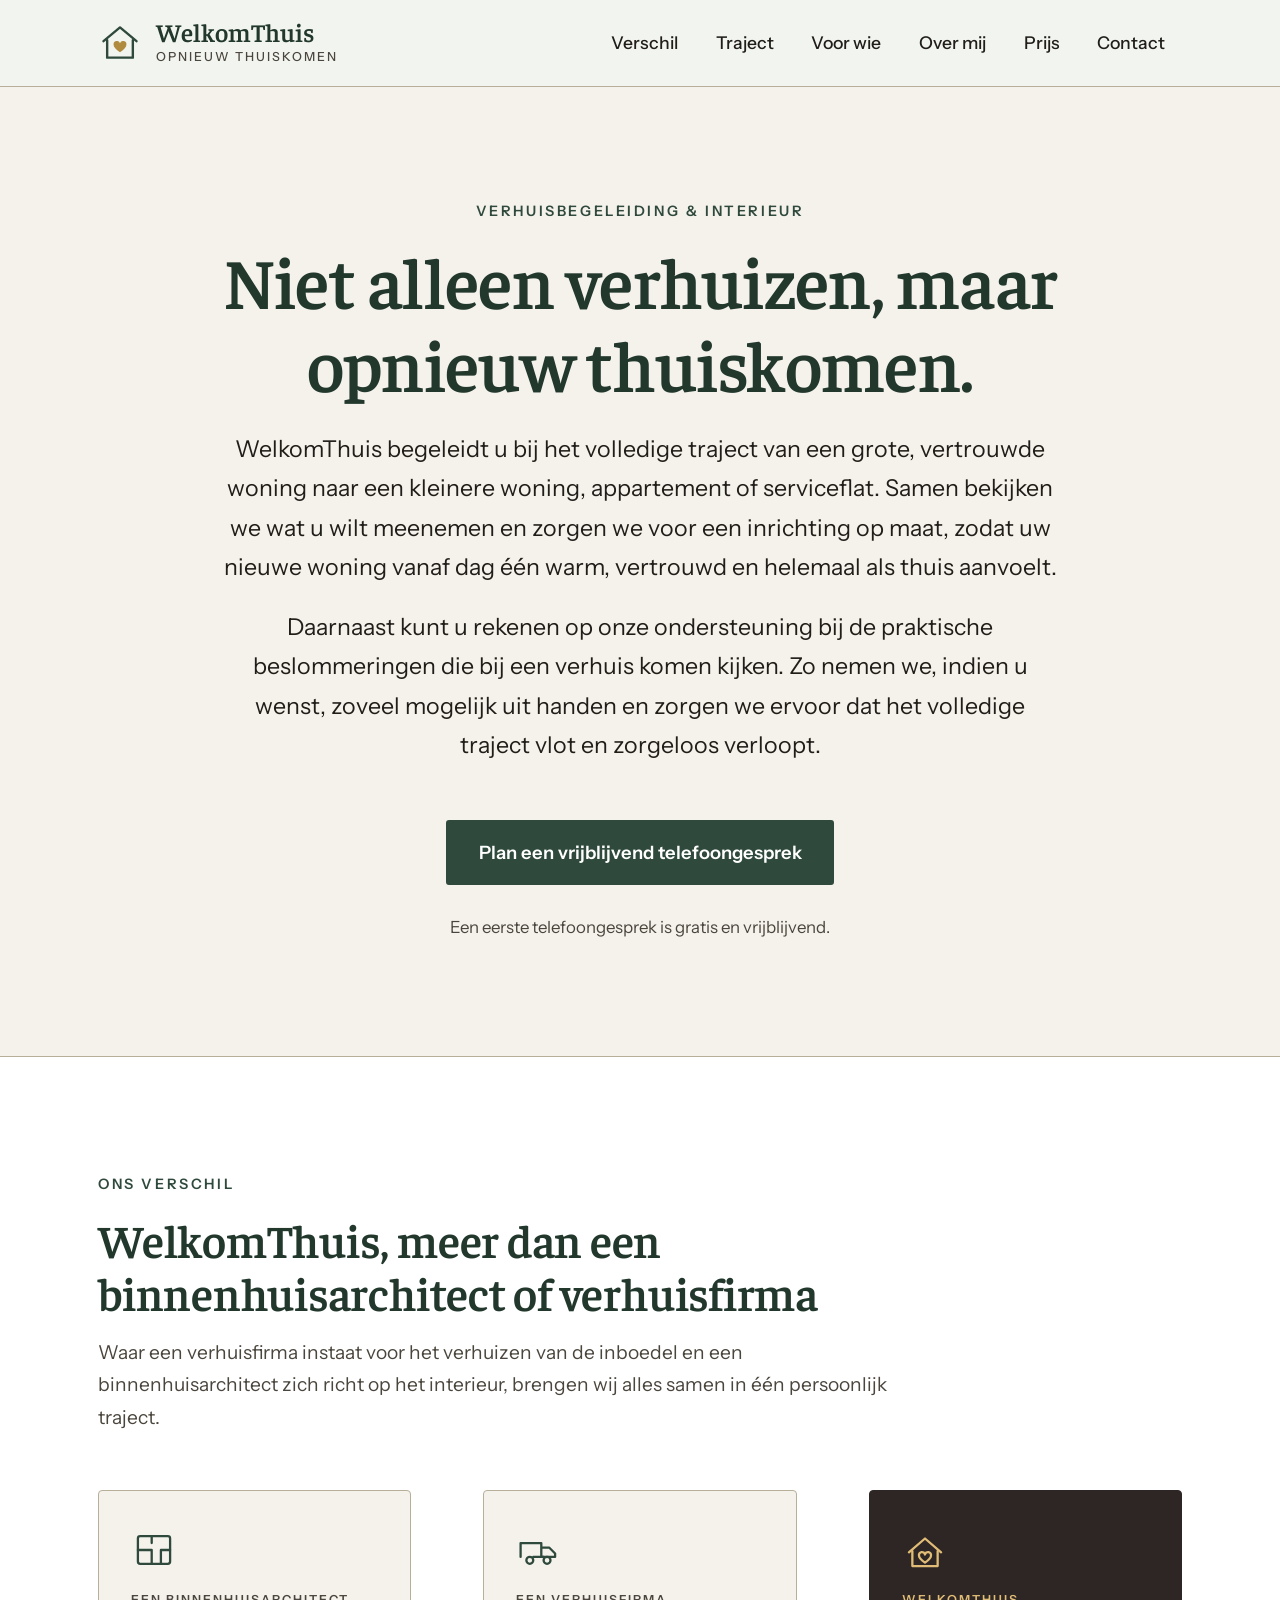
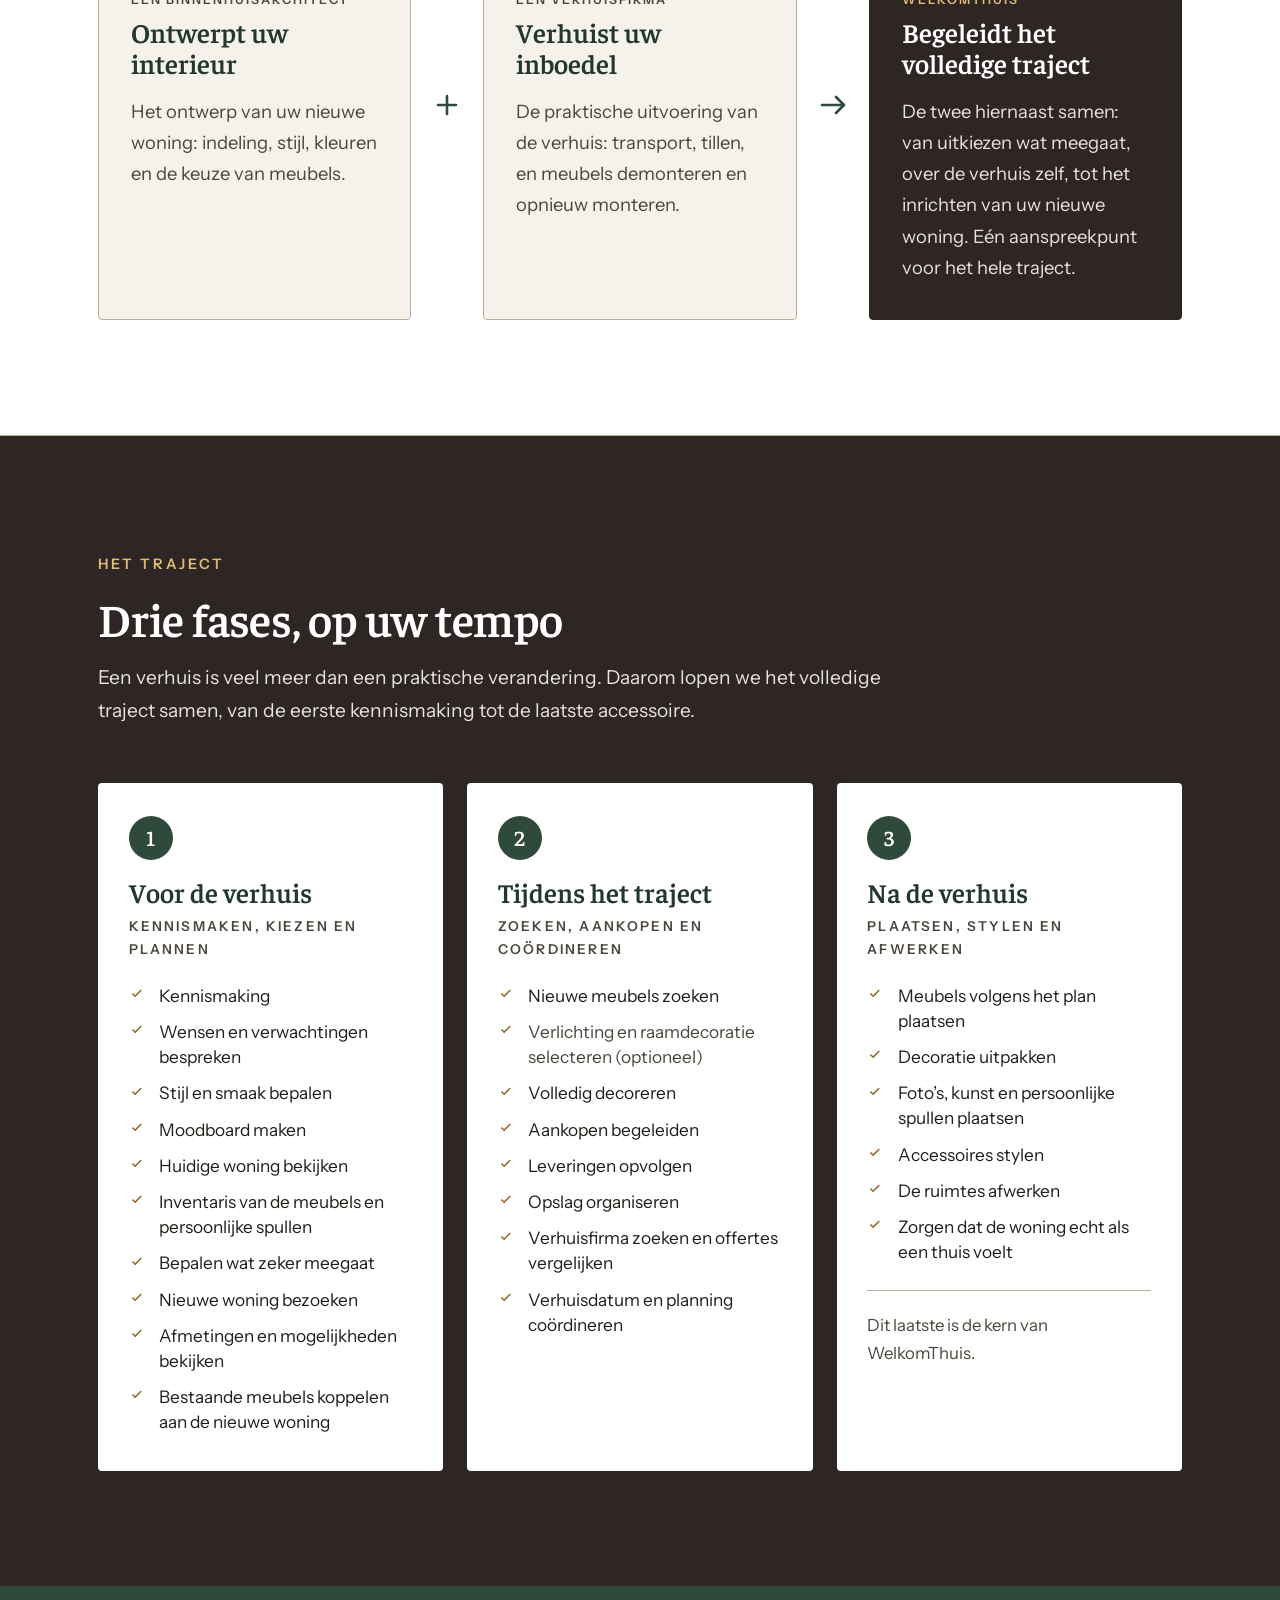
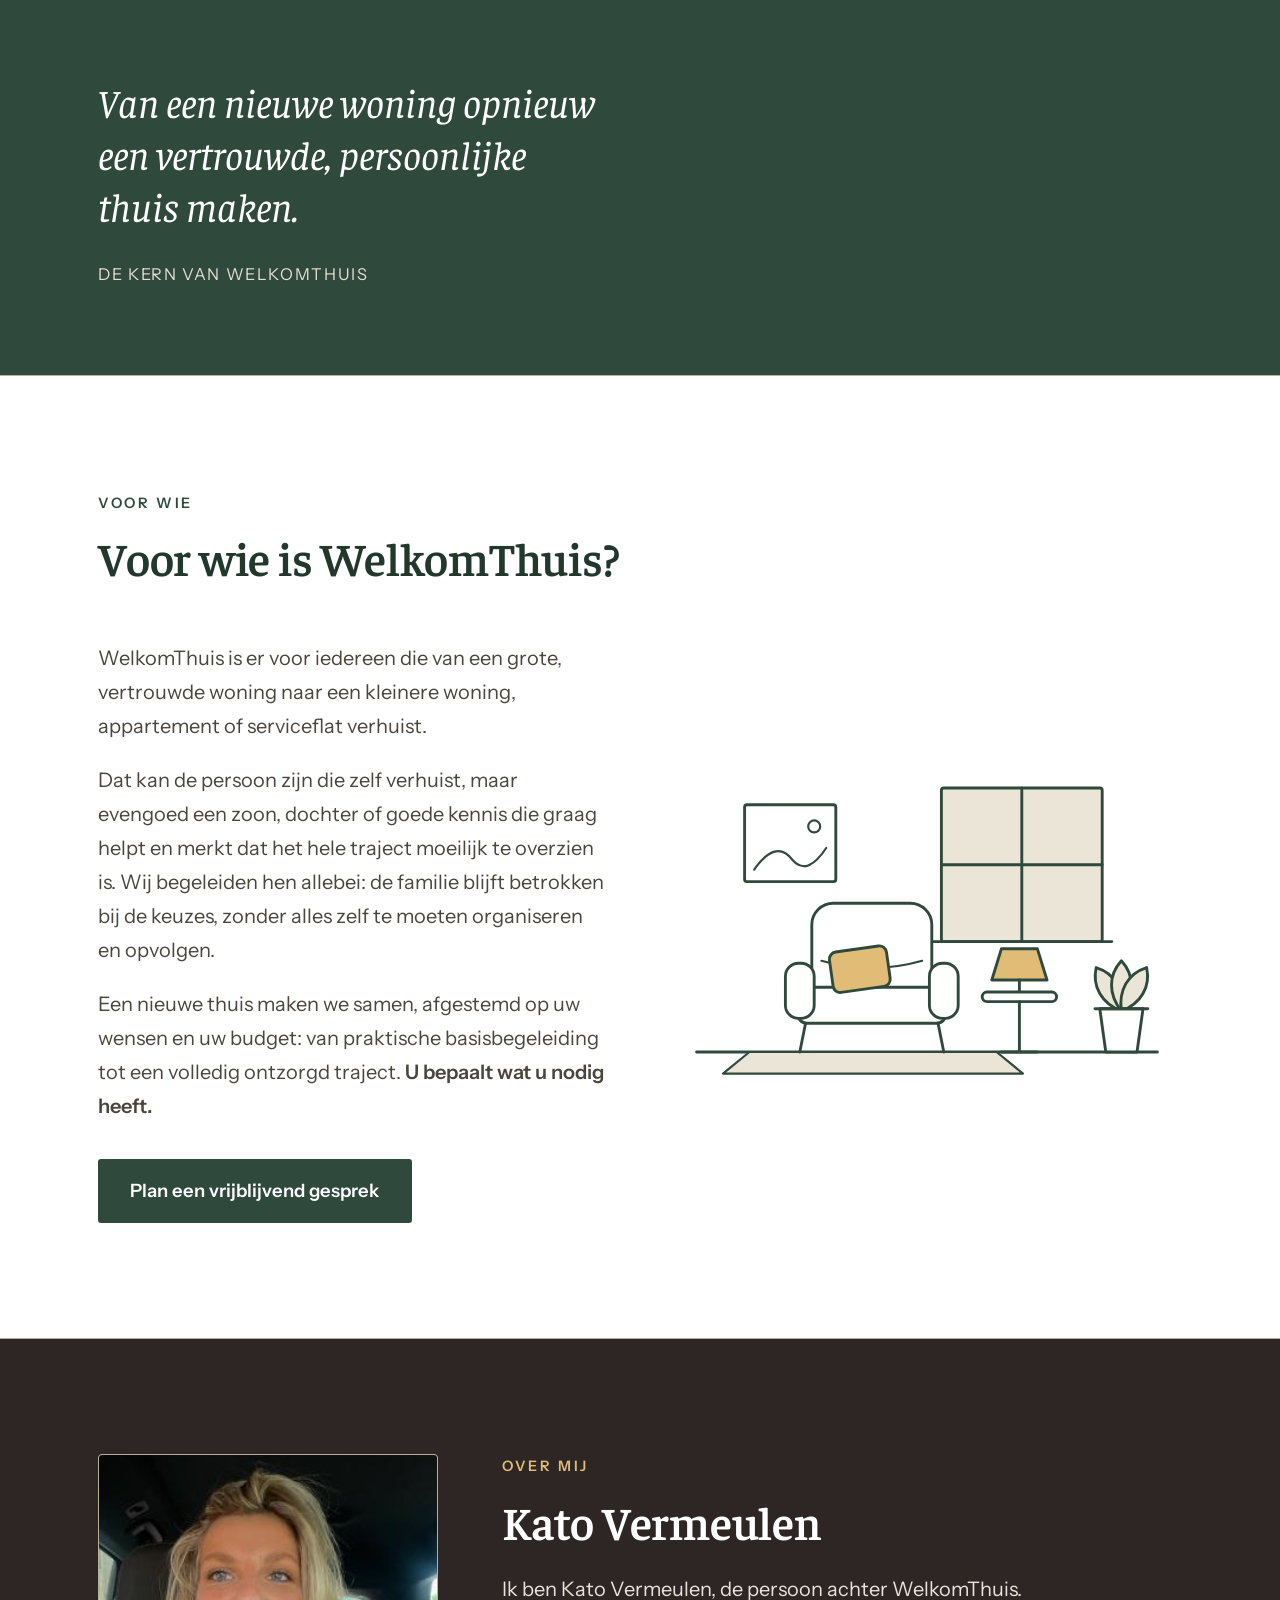
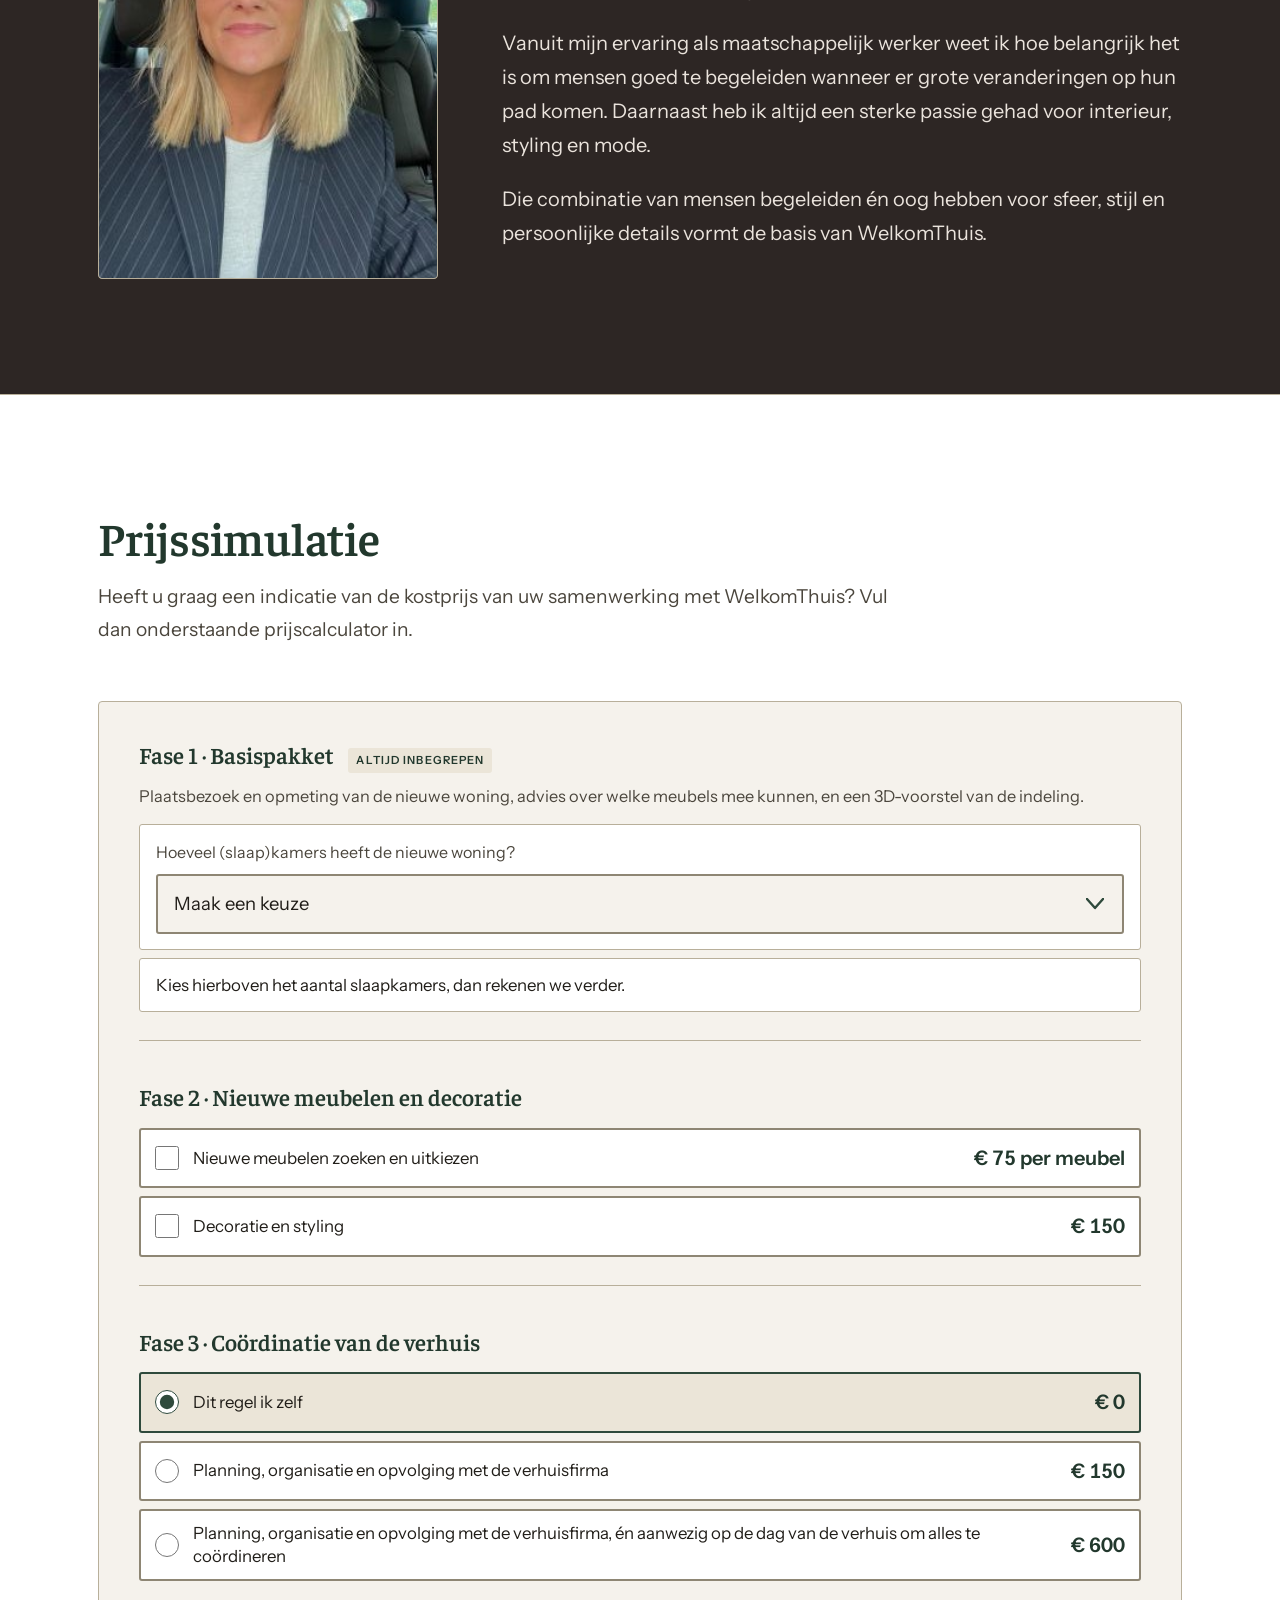
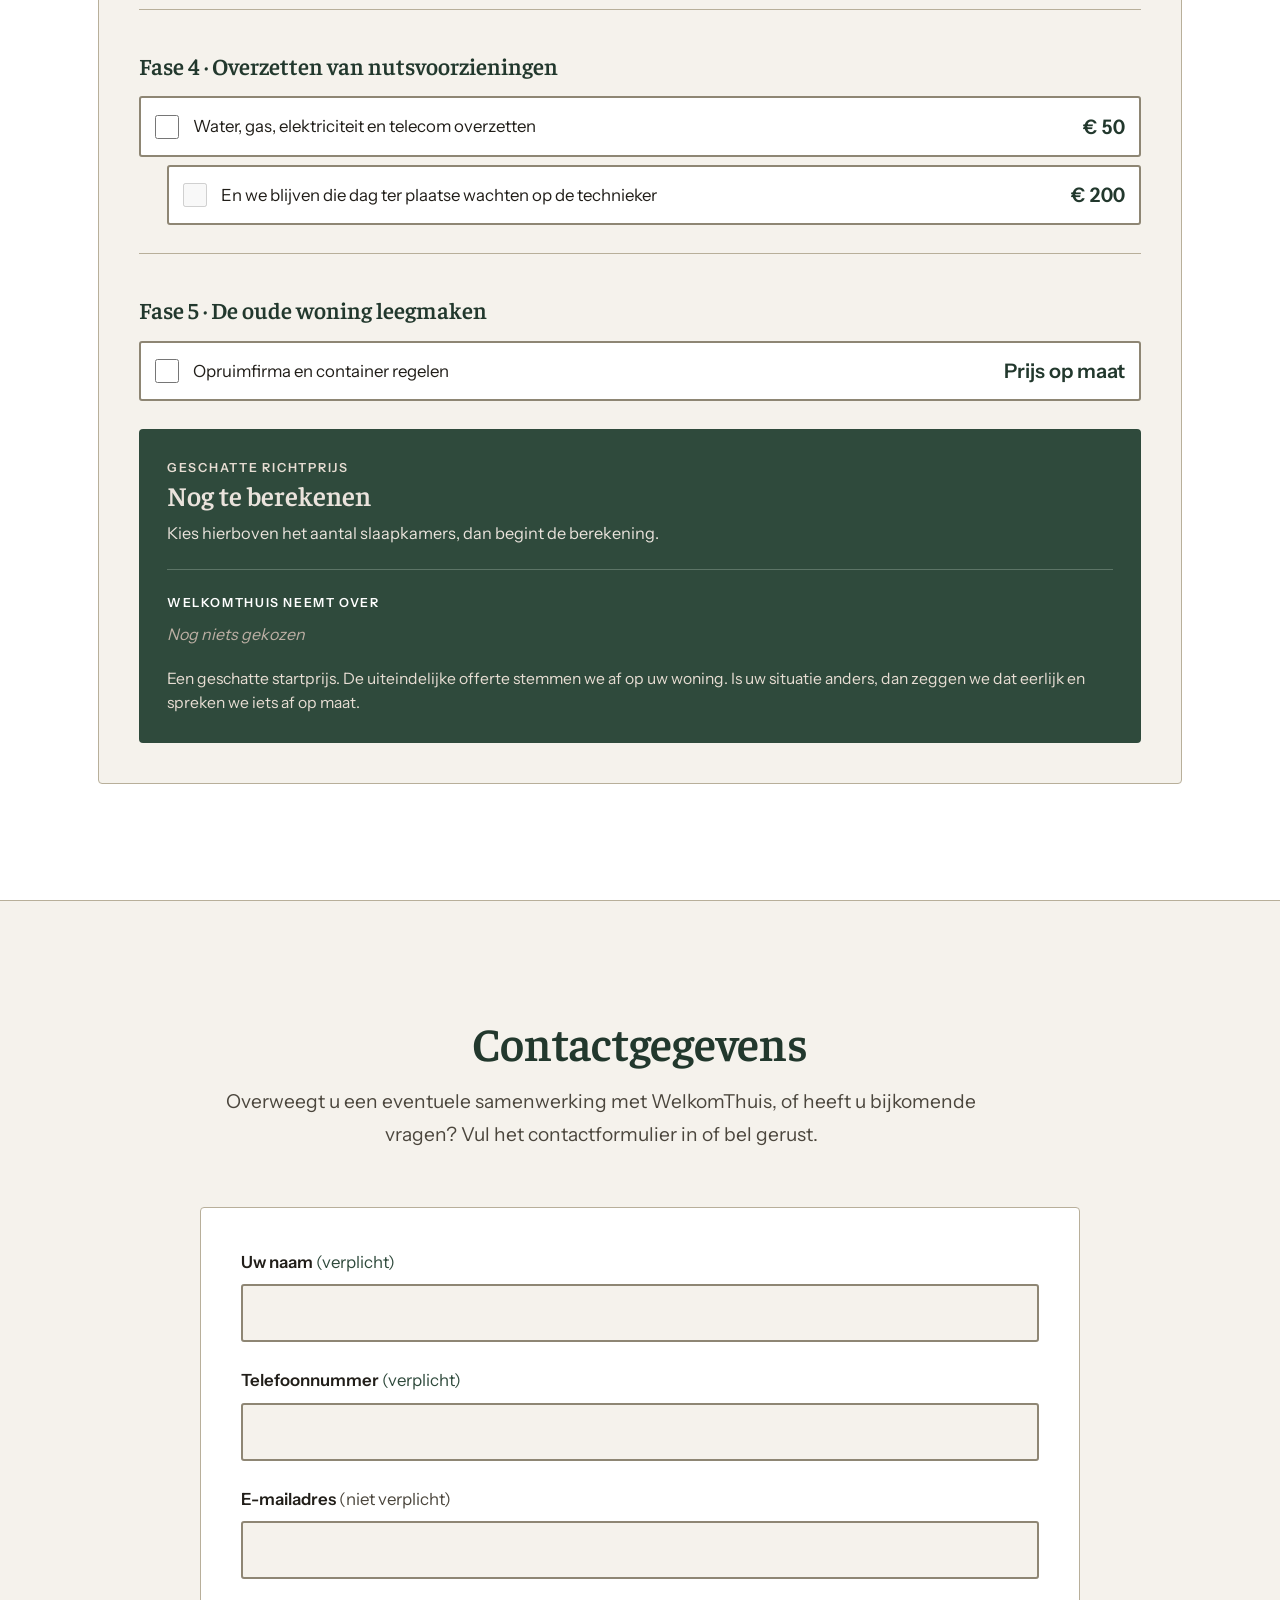
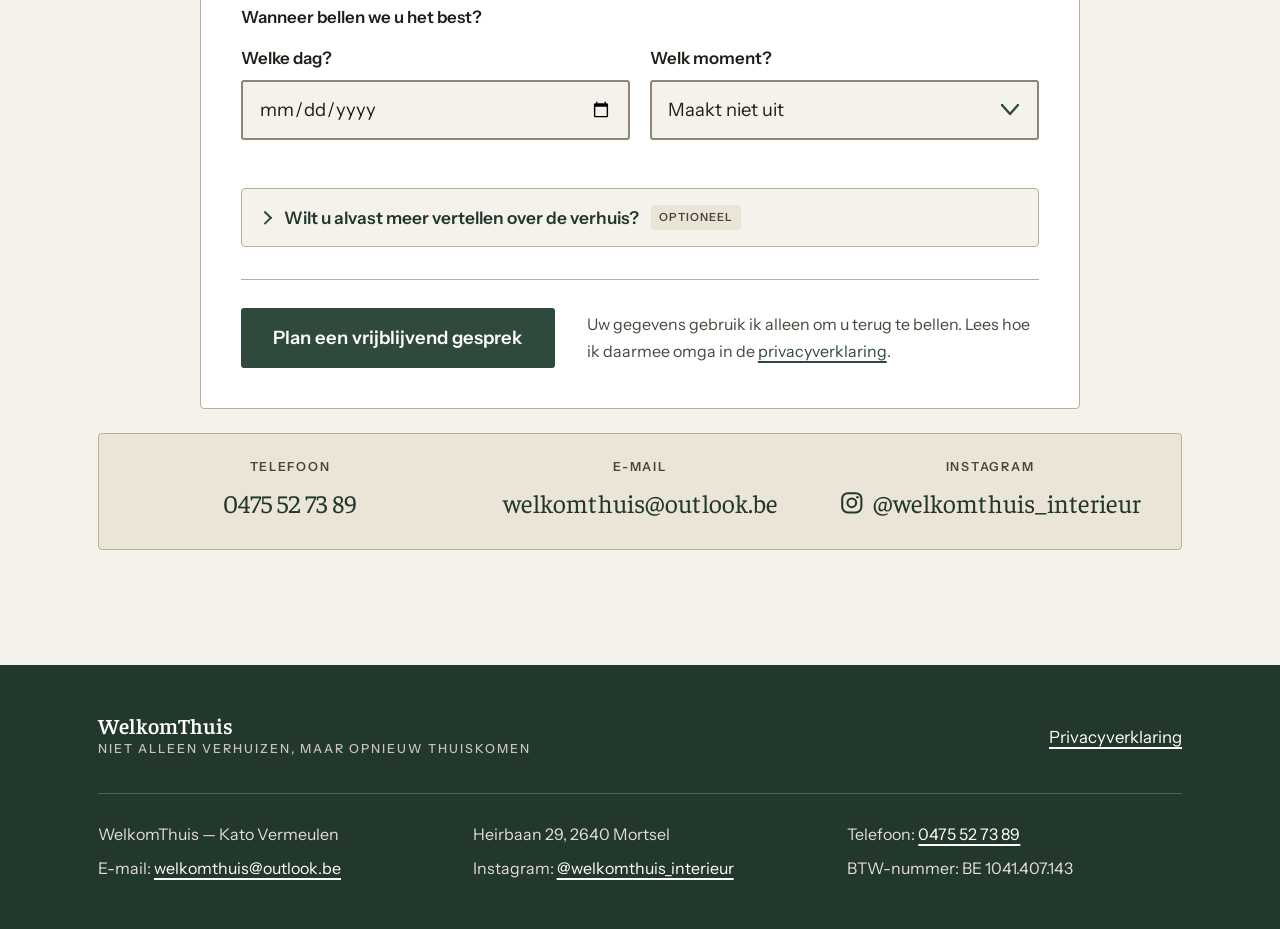
==== index.html @ abaeb7b9 "Prepare the site for welkomthuis-interieur.be Kato's preferred welkomthuis.be is taken, and it forwa" ====
<!DOCTYPE html>
<html lang="nl-BE">
<head>
<meta charset="utf-8">
<meta name="viewport" content="width=device-width, initial-scale=1">
<title>WelkomThuis — Niet alleen verhuizen, maar opnieuw thuiskomen</title>
<meta name="description" content="WelkomThuis begeleidt het volledige traject bij een verhuis naar een kleinere woning of serviceflat: van bepalen wat meegaat tot het inrichten van uw nieuwe thuis.">
<!-- Het vaste adres van de site. Zoekmachines tellen zo alles bij elkaar op
     één adres, ook als dezelfde pagina via het Netlify-adres of het adres
     zonder streepje bereikbaar is. Moet gelijk zijn aan sitemap.xml. -->
<link rel="canonical" href="https://welkomthuis-interieur.be/">
<!-- Voorbeeld bij het delen van de link (WhatsApp, Facebook, e-mail). De
     adressen moeten volledig zijn: een deeldienst weet niet van welke site
     hij leest. -->
<meta property="og:type" content="website">
<meta property="og:locale" content="nl_BE">
<meta property="og:site_name" content="WelkomThuis">
<meta property="og:title" content="WelkomThuis — Niet alleen verhuizen, maar opnieuw thuiskomen">
<meta property="og:description" content="WelkomThuis begeleidt het volledige traject bij een verhuis naar een kleinere woning of serviceflat: van bepalen wat meegaat tot het inrichten van uw nieuwe thuis.">
<meta property="og:url" content="https://welkomthuis-interieur.be/">
<meta property="og:image" content="https://welkomthuis-interieur.be/assets/img/welkomthuis-deelbeeld.png">
<meta property="og:image:width" content="1200">
<meta property="og:image:height" content="630">
<meta property="og:image:alt" content="Logo van WelkomThuis: een huisje met een hartje en de woorden Opnieuw thuiskomen">
<meta name="twitter:card" content="summary_large_image">
<!-- Bedrijfsgegevens in een vorm die Google rechtstreeks leest. Dit zijn
     gegevens, geen script: het blok wordt nooit uitgevoerd, dus de CSP
     (script-src 'self') houdt het niet tegen. Nagemeten in Chrome met de
     echte CSP: een gewoon inline script werd geblokkeerd, dit blok gaf geen
     schending en bleef leesbaar. Alleen gegevens die ook zichtbaar op de
     site staan. -->
<script type="application/ld+json">
{
  "@context": "https://schema.org",
  "@type": "LocalBusiness",
  "@id": "https://welkomthuis-interieur.be/#bedrijf",
  "name": "WelkomThuis",
  "description": "WelkomThuis begeleidt het volledige traject bij een verhuis naar een kleinere woning of serviceflat: van bepalen wat meegaat tot het inrichten van uw nieuwe thuis.",
  "url": "https://welkomthuis-interieur.be/",
  "logo": "https://welkomthuis-interieur.be/brand/welkomthuis-logo.png",
  "image": "https://welkomthuis-interieur.be/assets/img/welkomthuis-deelbeeld.png",
  "founder": {
    "@type": "Person",
    "name": "Kato Vermeulen"
  },
  "telephone": "+32475527389",
  "email": "welkomthuis@outlook.be",
  "vatID": "BE1041407143",
  "address": {
    "@type": "PostalAddress",
    "streetAddress": "Heirbaan 29",
    "postalCode": "2640",
    "addressLocality": "Mortsel",
    "addressCountry": "BE"
  },
  "sameAs": [
    "https://www.instagram.com/welkomthuis_interieur/"
  ]
}
</script>
<link rel="stylesheet" href="assets/css/site.css">
<!-- Favicon. De .ico staat er voor oudere browsers en voor het standaard
     verzoek naar /favicon.ico; de SVG is scherp op elke maat. -->
<link rel="icon" href="/favicon.ico" sizes="32x32">
<link rel="icon" href="/assets/img/favicon.svg" type="image/svg+xml">
<link rel="apple-touch-icon" href="/assets/img/apple-touch-icon.png">
<!-- Lettertypes worden zelf gehost; zie assets/css/site.css. Bewust geen
     verzoek naar Google, zodat het IP van de bezoeker het pand niet verlaat. -->
<link rel="preload" href="assets/fonts/instrument-sans-normal-latin.woff2" as="font" type="font/woff2" crossorigin>
<link rel="preload" href="assets/fonts/faustina-normal-latin.woff2" as="font" type="font/woff2" crossorigin>
</head>
<body>

<a class="skip" href="#main">Direct naar de inhoud</a>

<header class="site-head">
  <div class="wrap head-inner">
    <a class="brand" href="#top" aria-label="WelkomThuis — naar boven">
      <svg viewBox="0 0 48 48" fill="none" aria-hidden="true">
        <path d="M6 22 24 7l18 15" stroke="#2F4A3C" stroke-width="2.6" stroke-linecap="round" stroke-linejoin="round"/>
        <path d="M10 21v19h28V21" stroke="#2F4A3C" stroke-width="2.6" stroke-linecap="round" stroke-linejoin="round"/>
        <path d="M24 34c-4.6-3.2-7-5.4-7-8.2a3.6 3.6 0 0 1 7-1.5 3.6 3.6 0 0 1 7 1.5c0 2.8-2.4 5-7 8.2Z" fill="#B08A3E"/>
      </svg>
      <span>
        <span class="brand-name">WelkomThuis</span>
        <span class="brand-sub">Opnieuw thuiskomen</span>
      </span>
    </a>
    <button class="nav-toggle" type="button" id="navToggle"
            aria-controls="hoofdmenu" aria-expanded="false" aria-label="Menu openen">
      <span class="nav-toggle__bars" aria-hidden="true"><span></span><span></span><span></span></span>
    </button>
    <nav class="site-nav" id="hoofdmenu" aria-label="Hoofdmenu">
      <ul>
        <li><a href="#verschil">Verschil</a></li>
        <li><a href="#traject">Traject</a></li>
        <li><a href="#voor-wie">Voor wie</a></li>
        <li><a href="#over">Over mij</a></li>
        <li><a href="#prijs">Prijs</a></li>
        <li><a href="#contact">Contact</a></li>
      </ul>
    </nav>
  </div>
</header>

<main id="main">

  <section class="hero" id="top">
    <div class="wrap hero-inner">
      <span class="eyebrow rise d1">Verhuisbegeleiding &amp; interieur</span>
      <h1 class="rise d1">Niet alleen verhuizen, maar opnieuw thuiskomen.</h1>
      <p class="hero-lead rise d2">WelkomThuis begeleidt u bij het volledige traject van een grote, vertrouwde woning naar een kleinere woning, appartement of serviceflat. Samen bekijken we wat u wilt meenemen en zorgen we voor een inrichting op maat, zodat uw nieuwe woning vanaf dag één warm, vertrouwd en helemaal als thuis aanvoelt.</p>
      <p class="hero-lead rise d2">Daarnaast kunt u rekenen op onze ondersteuning bij de praktische beslommeringen die bij een verhuis komen kijken. Zo nemen we, indien u wenst, zoveel mogelijk uit handen en zorgen we ervoor dat het volledige traject vlot en zorgeloos verloopt.</p>
      <div class="btn-row rise d3">
        <a class="btn btn-primary" href="#contact">Plan een vrijblijvend telefoongesprek</a>
      </div>
      <p class="hero-note rise d3">Een eerste telefoongesprek is gratis en vrijblijvend.</p>
    </div>
  </section>

  <section class="band band-white" id="verschil">
    <div class="wrap">
      <div class="band-head">
        <span class="eyebrow">Ons verschil</span>
        <h2>WelkomThuis, meer dan een binnenhuis&shy;architect of verhuis&shy;firma</h2>
        <p>Waar een verhuisfirma instaat voor het verhuizen van de inboedel en een binnenhuisarchitect zich richt op het interieur, brengen wij alles samen in één persoonlijk traject.</p>
      </div>
      <div class="cards">
        <article class="card">
          <svg viewBox="0 0 40 40" fill="none" stroke="currentColor" stroke-width="2" stroke-linecap="round" stroke-linejoin="round" aria-hidden="true">
            <rect x="6" y="8" width="28" height="24" rx="2"/><path d="M6 20h12v12M18 8v6M26 20h8M26 20v12"/>
          </svg>
          <span class="card__tag">Een binnenhuisarchitect</span>
          <h3>Ontwerpt uw interieur</h3>
          <p>Het ontwerp van uw nieuwe woning: indeling, stijl, kleuren en de keuze van meubels.</p>
        </article>
        <div class="cards__link" aria-hidden="true">
          <svg viewBox="0 0 32 32" fill="none" stroke="currentColor" stroke-width="2.6" stroke-linecap="round">
            <path d="M16 7v18M7 16h18"/>
          </svg>
        </div>
        <article class="card">
          <svg viewBox="0 0 40 40" fill="none" stroke="currentColor" stroke-width="2" stroke-linecap="round" stroke-linejoin="round" aria-hidden="true">
            <path d="M4 26V14h18v12M22 18h7l5 5v3H22"/><circle cx="12" cy="29" r="3"/><circle cx="27" cy="29" r="3"/><path d="M15 26h9"/>
          </svg>
          <span class="card__tag">Een verhuisfirma</span>
          <h3>Verhuist uw inboedel</h3>
          <p>De praktische uitvoering van de verhuis: transport, tillen, en meubels demonteren en opnieuw monteren.</p>
        </article>
        <div class="cards__link cards__link--pijl" aria-hidden="true">
          <svg viewBox="0 0 32 32" fill="none" stroke="currentColor" stroke-width="2.6" stroke-linecap="round" stroke-linejoin="round">
            <path d="M5 16h21M19 8l8 8-8 8"/>
          </svg>
        </div>
        <article class="card card--accent">
          <svg viewBox="0 0 40 40" fill="none" stroke="currentColor" stroke-width="2" stroke-linecap="round" stroke-linejoin="round" aria-hidden="true">
            <path d="M6 22 20 10l14 12"/><path d="M9 21v13h22V21"/><path d="M20 31c-3.4-2.4-5.2-4-5.2-6a2.6 2.6 0 0 1 5.2-1.1 2.6 2.6 0 0 1 5.2 1.1c0 2-1.8 3.6-5.2 6Z"/>
          </svg>
          <span class="card__tag">WelkomThuis</span>
          <h3>Begeleidt het volledige traject</h3>
          <p>De twee hiernaast samen: van uitkiezen wat meegaat, over de verhuis zelf, tot het inrichten van uw nieuwe woning. Eén aanspreekpunt voor het hele traject.</p>
        </article>
      </div>
    </div>
  </section>

  <section class="band band--donker" id="traject">
    <div class="wrap">
      <div class="band-head">
        <span class="eyebrow">Het traject</span>
        <h2>Drie fases, op uw tempo</h2>
        <p>Een verhuis is veel meer dan een praktische verandering. Daarom lopen we het volledige traject samen, van de eerste kennismaking tot de laatste accessoire.</p>
      </div>
      <div class="phases">
        <article class="phase">
          <span class="phase__n" aria-hidden="true">1</span>
          <h3>Voor de verhuis</h3>
          <span class="phase__when">Kennismaken, kiezen en plannen</span>
          <ul class="phase__list">
            <li>Kennismaking</li>
            <li>Wensen en verwachtingen bespreken</li>
            <li>Stijl en smaak bepalen</li>
            <li>Moodboard maken</li>
            <li>Huidige woning bekijken</li>
            <li>Inventaris van de meubels en persoonlijke spullen</li>
            <li>Bepalen wat zeker meegaat</li>
            <li>Nieuwe woning bezoeken</li>
            <li>Afmetingen en mogelijkheden bekijken</li>
            <li>Bestaande meubels koppelen aan de nieuwe woning</li>
          </ul>
        </article>
        <article class="phase">
          <span class="phase__n" aria-hidden="true">2</span>
          <h3>Tijdens het traject</h3>
          <span class="phase__when">Zoeken, aankopen en coördineren</span>
          <ul class="phase__list">
            <li>Nieuwe meubels zoeken</li>
            <li class="is-optional">Verlichting en raamdecoratie selecteren (optioneel)</li>
            <li>Volledig decoreren</li>
            <li>Aankopen begeleiden</li>
            <li>Leveringen opvolgen</li>
            <li>Opslag organiseren</li>
            <li>Verhuisfirma zoeken en offertes vergelijken</li>
            <li>Verhuisdatum en planning coördineren</li>
          </ul>
        </article>
        <article class="phase">
          <span class="phase__n" aria-hidden="true">3</span>
          <h3>Na de verhuis</h3>
          <span class="phase__when">Plaatsen, stylen en afwerken</span>
          <ul class="phase__list">
            <li>Meubels volgens het plan plaatsen</li>
            <li>Decoratie uitpakken</li>
            <li>Foto&rsquo;s, kunst en persoonlijke spullen plaatsen</li>
            <li>Accessoires stylen</li>
            <li>De ruimtes afwerken</li>
            <li>Zorgen dat de woning echt als een thuis voelt</li>
          </ul>
          <p class="phase__foot">Dit laatste is de kern van WelkomThuis.</p>
        </article>
      </div>
    </div>
  </section>

  <section class="quote">
    <div class="wrap">
      <blockquote>
        Van een nieuwe woning opnieuw een vertrouwde, persoonlijke thuis maken.
        <cite>De kern van WelkomThuis</cite>
      </blockquote>
    </div>
  </section>

  <section class="band band-white" id="voor-wie">
    <div class="wrap">
      <div class="band-head">
        <span class="eyebrow">Voor wie</span>
        <h2>Voor wie is WelkomThuis?</h2>
      </div>
      <div class="audience">
        <div>
          <p>WelkomThuis is er voor iedereen die van een grote, vertrouwde woning naar een kleinere woning, appartement of serviceflat verhuist.</p>
          <p>Dat kan de persoon zijn die zelf verhuist, maar evengoed een zoon, dochter of goede kennis die graag helpt en merkt dat het hele traject moeilijk te overzien is. Wij begeleiden hen allebei: de familie blijft betrokken bij de keuzes, zonder alles zelf te moeten organiseren en opvolgen.</p>
          <p>Een nieuwe thuis maken we samen, afgestemd op uw wensen en uw budget: van praktische basisbegeleiding tot een volledig ontzorgd traject. <strong>U bepaalt wat u nodig heeft.</strong></p>
          <div class="btn-row">
            <a class="btn btn-primary" href="#contact">Plan een vrijblijvend gesprek</a>
          </div>
        </div>
        <div class="audience__ill" aria-hidden="true">
          <svg viewBox="0 0 400 300" fill="none">
            <!-- vloer en tapijt -->
            <path class="ill-lijn" d="M8 250h384"/>
            <path class="ill-lijn ill-lijn--dun ill-vlak" d="M30 268h250l-22-18H52z"/>
            <!-- lijstje aan de muur: wat mee verhuist -->
            <rect class="ill-lijn ill-wit" x="48" y="44" width="76" height="64" rx="2"/>
            <circle class="ill-lijn ill-lijn--dun" cx="106" cy="62" r="5"/>
            <path class="ill-lijn ill-lijn--dun" d="M56 98Q74 72 88 90Q100 104 116 80"/>
            <!-- raam -->
            <rect class="ill-lijn ill-vlak" x="212" y="30" width="134" height="128" rx="2"/>
            <path class="ill-lijn" d="M279 30v128M212 94h134"/>
            <path class="ill-lijn" d="M204 158h150"/>
            <!-- de fauteuil bij het raam; poten eerst, die schuiven achter de zit -->
            <path class="ill-lijn" d="M100 220l-6 30M208 220l6 30"/>
            <rect class="ill-lijn ill-wit" x="104" y="126" width="100" height="80" rx="18"/>
            <path class="ill-lijn ill-lijn--dun" d="M112 174q42 12 84 0"/>
            <rect class="ill-lijn ill-wit" x="92" y="196" width="124" height="30" rx="8"/>
            <rect class="ill-lijn ill-wit" x="82" y="176" width="24" height="46" rx="11"/>
            <rect class="ill-lijn ill-wit" x="202" y="176" width="24" height="46" rx="11"/>
            <rect class="ill-lijn ill-warm" x="120" y="164" width="48" height="34" rx="6"
                  transform="rotate(-8 144 181)"/>
            <!-- tafeltje met schemerlamp -->
            <path class="ill-lijn ill-warm" d="M262 164h30l8 26h-46z"/>
            <path class="ill-lijn" d="M277 190v10"/>
            <rect class="ill-lijn ill-wit" x="246" y="200" width="62" height="8" rx="4"/>
            <path class="ill-lijn" d="M277 208v42M262 250h30"/>
            <!-- plant; blad eerst, de pot dekt de aanzet af -->
            <path class="ill-lijn ill-vlak" d="M0 0C-11-14-11-30 0-42C11-30 11-14 0 0Z"
                  transform="translate(362 216) rotate(-30)"/>
            <path class="ill-lijn ill-vlak" d="M0 0C-11-14-11-30 0-42C11-30 11-14 0 0Z"
                  transform="translate(362 216)"/>
            <path class="ill-lijn ill-vlak" d="M0 0C-11-14-11-30 0-42C11-30 11-14 0 0Z"
                  transform="translate(362 216) rotate(30)"/>
            <path class="ill-lijn ill-wit" d="M344 214h36l-5 36h-26z"/>
            <path class="ill-lijn" d="M340 214h44"/>
          </svg>
        </div>
      </div>
    </div>
  </section>

  <section class="band band--donker" id="over">
    <div class="wrap">
      <div class="about-grid">
        <div class="portrait">
          <img src="assets/img/kato-vermeulen.jpg" alt="Kato Vermeulen, de persoon achter WelkomThuis" width="477" height="358" loading="lazy">
        </div>
        <div class="about-body">
          <span class="eyebrow">Over mij</span>
          <h2>Kato Vermeulen</h2>
          <p>Ik ben Kato Vermeulen, de persoon achter WelkomThuis.</p>
          <p>Vanuit mijn ervaring als maatschappelijk werker weet ik hoe belangrijk het is om mensen goed te begeleiden wanneer er grote veranderingen op hun pad komen. Daarnaast heb ik altijd een sterke passie gehad voor interieur, styling en mode.</p>
          <p>Die combinatie van mensen begeleiden én oog hebben voor sfeer, stijl en persoonlijke details vormt de basis van WelkomThuis.</p>
        </div>
      </div>

    </div>
  </section>

  <!-- De prijssimulatie. Bewust een eigen sectie, los van het formulier:
       rekenen en contact opnemen zijn twee verschillende beslissingen, en
       samen in één kaart werd het een lange muur om doorheen te komen. -->
  <section class="band band-white" id="prijs">
    <div class="wrap">
      <div class="band-head">
        <h2>Prijs&shy;simulatie</h2>
        <p>Heeft u graag een indicatie van de kostprijs van uw samenwerking met WelkomThuis? Vul dan onderstaande prijscalculator in.</p>
      </div>

      <div class="calc">
        <div class="calc__fase">
          <div class="calc__kop">
            <h3>Fase 1 &middot; Basispakket</h3>
            <span class="calc__vast">Altijd inbegrepen</span>
          </div>
          <p class="calc__uitleg">Plaatsbezoek en opmeting van de nieuwe woning, advies over welke meubels mee kunnen, en een 3D-voorstel van de indeling.</p>
          <div class="calc__sub">
            <label for="calc-slaapkamers">Hoeveel (slaap)kamers heeft de nieuwe woning?</label>
            <select id="calc-slaapkamers">
              <option value="">Maak een keuze</option>
              <option value="studio">Studio, geen aparte kamer</option>
              <option value="1">1 (slaap)kamer</option>
              <option value="2">2 (slaap)kamers</option>
              <option value="3-of-meer">3 (slaap)kamers of meer</option>
            </select>
          </div>
          <p class="calc__basis" id="calcBasis">Kies hierboven het aantal slaapkamers, dan rekenen we verder.</p>
        </div>

        <fieldset class="calc__fase">
          <legend>Fase 2 &middot; Nieuwe meubelen en decoratie</legend>
          <label class="calc__optie">
            <input type="checkbox" id="calc-meubels" data-prijs="75">
            <span class="calc__naam">Nieuwe meubelen zoeken en uitkiezen</span>
            <span class="calc__prijs">&euro;&nbsp;75 per meubel</span>
          </label>
          <div class="calc__sub" id="calcAantalVeld">
            <label for="calc-aantal">Om hoeveel meubels gaat het ongeveer?</label>
            <select id="calc-aantal">
              <option value="1">1 meubel</option>
              <option value="2">2 meubels</option>
              <option value="3" selected>3 meubels</option>
              <option value="4">4 meubels</option>
              <option value="5">5 meubels</option>
              <option value="6">6 meubels</option>
              <option value="8">8 meubels</option>
              <option value="10">10 meubels</option>
              <option value="meer">Meer dan 10 meubels</option>
            </select>
          </div>
          <label class="calc__optie">
            <input type="checkbox" id="calc-decoratie" data-prijs="150">
            <span class="calc__naam">Decoratie en styling</span>
            <span class="calc__prijs">&euro;&nbsp;150</span>
          </label>
        </fieldset>

        <!-- Eén keuze, geen twee vinkjes: de tweede omvat de eerste, dus
             samen aanvinken zou de co&ouml;rdinatie dubbel aanrekenen. -->
        <fieldset class="calc__fase">
          <legend>Fase 3 &middot; Co&ouml;rdinatie van de verhuis</legend>
          <label class="calc__optie">
            <input type="radio" name="calc-coordinatie" id="calc-coord-geen" value="" checked>
            <span class="calc__naam">Dit regel ik zelf</span>
            <span class="calc__prijs">&euro;&nbsp;0</span>
          </label>
          <label class="calc__optie">
            <input type="radio" name="calc-coordinatie" id="calc-coord-plan" value="plannen" data-prijs="150">
            <span class="calc__naam">Planning, organisatie en opvolging met de verhuisfirma</span>
            <span class="calc__prijs">&euro;&nbsp;150</span>
          </label>
          <label class="calc__optie">
            <input type="radio" name="calc-coordinatie" id="calc-coord-dag" value="dag-erbij" data-prijs="600">
            <span class="calc__naam">Planning, organisatie en opvolging met de verhuisfirma, én aanwezig op de dag van de verhuis om alles te co&ouml;rdineren</span>
            <span class="calc__prijs">&euro;&nbsp;600</span>
          </label>
        </fieldset>

        <fieldset class="calc__fase">
          <legend>Fase 4 &middot; Overzetten van nuts&shy;voorzieningen</legend>
          <label class="calc__optie">
            <input type="checkbox" id="calc-nuts" data-prijs="50">
            <span class="calc__naam">Water, gas, elektriciteit en telecom overzetten</span>
            <span class="calc__prijs">&euro;&nbsp;50</span>
          </label>
          <label class="calc__optie calc__optie--sub" id="calcAanwezig">
            <input type="checkbox" id="calc-nuts-aanwezig" data-prijs="200">
            <span class="calc__naam">En we blijven die dag ter plaatse wachten op de technieker</span>
            <span class="calc__prijs">&euro;&nbsp;200</span>
          </label>
        </fieldset>

        <fieldset class="calc__fase">
          <legend>Fase 5 &middot; De oude woning leegmaken</legend>
          <label class="calc__optie">
            <input type="checkbox" id="calc-opruimen" data-op-maat="1">
            <span class="calc__naam">Opruimfirma en container regelen</span>
            <span class="calc__prijs">Prijs op maat</span>
          </label>
        </fieldset>

        <div class="calc__uitkomst" role="status">
          <p class="calc__totaal-label">Geschatte richtprijs</p>
          <p class="calc__totaal is-leeg" id="calcTotaal">Nog te berekenen</p>
          <p class="calc__hint" id="calcHint">Kies hierboven het aantal slaapkamers, dan begint de berekening.</p>
          <div class="calc__verdeling">
            <div>
              <h4>WelkomThuis neemt over</h4>
              <ul id="calcWij"></ul>
            </div>
          </div>
          <p class="calc__voetnoot">Een geschatte startprijs. De uiteindelijke offerte stemmen we af op uw woning. Is uw situatie anders, dan zeggen we dat eerlijk en spreken we iets af op maat.</p>
        </div>
      </div>
    </div>
  </section>

  <!-- De contactgegevens. Kort formulier, want dit is de brug
       naar een telefoongesprek, geen intakevragenlijst. -->
  <section class="band band--midden" id="contact">
    <div class="wrap">
      <div class="band-head">
        <h2>Contact&shy;gegevens</h2>
        <p>Overweegt u een eventuele samenwerking met WelkomThuis, of heeft u bijkomende vragen? Vul het contactformulier in of bel gerust.</p>
      </div>

      <!-- Netlify Forms: name en het verborgen form-name veld moeten gelijk
           blijven, en data-netlify-honeypot wijst naar ons eigen veld.
           Zie README.md par. Deploying. -->
      <form class="afspraak" id="contactForm" name="contact" method="post" action="/bedankt" data-netlify="true" data-netlify-honeypot="voorkeur">
        <input type="hidden" name="form-name" value="contact">
        <!-- de calculator hierboven schrijft zijn uitkomst hierin, zodat Kato
             ziet welke richtprijs iemand voor ogen had -->
        <input type="hidden" name="richtprijs" id="calcSamenvatting" value="">

        <div class="form-fields">
          <!-- Eén veld per regel. Bij meer kolommen springt het oog heen en
               weer en is de leesvolgorde niet meer vanzelfsprekend. -->
          <div class="afspraak__velden">
            <div class="field">
              <label for="naam">Uw naam <span class="verplicht">(verplicht)</span></label>
              <input id="naam" name="naam" type="text" autocomplete="name" maxlength="100" required>
            </div>
            <div class="field">
              <label for="tel">Telefoonnummer <span class="verplicht">(verplicht)</span></label>
              <input id="tel" name="tel" type="tel" autocomplete="tel" maxlength="30" required>
            </div>
            <div class="field">
              <label for="mail">E-mailadres <span class="optional">(niet verplicht)</span></label>
              <input id="mail" name="mail" type="email" autocomplete="email" maxlength="254">
            </div>
          </div>

          <!-- Dag en moment zijn samen één vraag, dus staan ze onder één kop. -->
          <fieldset class="wanneer">
            <legend>Wanneer bellen we u het best?</legend>
            <div class="wanneer__paar">
              <div class="field">
                <label for="datum">Welke dag?</label>
                <input id="datum" name="datum" type="date">
              </div>
              <div class="field">
                <label for="dagdeel">Welk moment?</label>
                <select id="dagdeel" name="dagdeel">
                  <option value="">Maakt niet uit</option>
                  <option value="voormiddag">In de voormiddag</option>
                  <option value="namiddag">In de namiddag</option>
                  <option value="vroege-avond">In de vroege avond</option>
                </select>
              </div>
            </div>
          </fieldset>

          <!-- De intakevragen uit de klantbriefing. Ingeklapt zodat de kaart
               rustig blijft, maar volledig aanwezig: een dichtgeklapte
               <details> stuurt zijn velden gewoon mee bij het versturen, ook
               zonder JavaScript. Wil je ze standaard open, zet dan "open" op
               het <details>-element.
               Vraag 4 stelt dezelfde vraag als de calculator hierboven; die
               twee houden elkaar bij (zie site.js). -->
          <details class="meer">
            <summary>Wilt u alvast meer vertellen over de verhuis? <span class="meer__optioneel">Optioneel</span></summary>
            <div class="meer__inhoud">
              <p class="meer__intro">Deze vragen helpen me uw situatie te begrijpen voordat we bellen. U hoeft ze niet allemaal te beantwoorden.</p>

              <!-- De gekozen waarde is geen garantie: een POST kan om het
                   formulier heen elke waarde meesturen. Controleer op de
                   server elk antwoord tegen de lijst. Zie SECURITY.md par. 3. -->
              <div class="q-grid">
                <div class="field">
                  <label for="q-voor-wie">1. Voor wie is de verhuis?</label>
                  <select id="q-voor-wie" name="voor-wie">
                    <option value="">Maak een keuze</option>
                    <option value="mezelf">Voor mezelf</option>
                    <option value="ouders">Voor mijn ouder(s)</option>
                    <option value="familielid">Voor een ander familielid</option>
                    <option value="anders">Anders</option>
                  </select>
                  <div class="field-extra" data-show-for="q-voor-wie" data-show-value="anders">
                    <label for="voor-wie-anders">Anders, namelijk</label>
                    <input id="voor-wie-anders" name="voor-wie-anders" type="text" maxlength="100">
                  </div>
                </div>

                <div class="field">
                  <label for="q-naar-type">2. Naar welk type woning wordt verhuisd?</label>
                  <select id="q-naar-type" name="naar-type">
                    <option value="">Maak een keuze</option>
                    <option value="appartement">Appartement</option>
                    <option value="serviceflat">Serviceflat</option>
                    <option value="assistentiewoning">Assistentiewoning</option>
                    <option value="andere">Andere</option>
                  </select>
                </div>

                <div class="field">
                  <label for="q-oppervlakte">3. Hoe groot is de nieuwe woning ongeveer?</label>
                  <select id="q-oppervlakte" name="oppervlakte">
                    <option value="">Maak een keuze</option>
                    <option value="tot-50">Tot 50 m&sup2;</option>
                    <option value="50-70">50&ndash;70 m&sup2;</option>
                    <option value="70-75">70&ndash;75 m&sup2;</option>
                    <option value="75-80">75&ndash;80 m&sup2;</option>
                    <option value="80-85">80&ndash;85 m&sup2;</option>
                    <option value="85-90">85&ndash;90 m&sup2;</option>
                    <option value="90-95">90&ndash;95 m&sup2;</option>
                    <option value="95-100">95&ndash;100 m&sup2;</option>
                    <option value="meer-dan-100">Meer dan 100 m&sup2;</option>
                    <option value="onbekend">Ik weet het niet</option>
                  </select>
                </div>

                <div class="field">
                  <label for="q-slaapkamers">4. Hoeveel (slaap)kamers heeft de nieuwe woning?</label>
                  <select id="q-slaapkamers" name="slaapkamers">
                    <option value="">Maak een keuze</option>
                    <option value="studio">Studio, geen aparte kamer</option>
                    <option value="1">1 (slaap)kamer</option>
                    <option value="2">2 (slaap)kamers</option>
                    <option value="3-of-meer">3 (slaap)kamers of meer</option>
                  </select>
                  <p class="field-hint" id="slaapkamersHint" hidden>Overgenomen uit de richtprijs hierboven.</p>
                </div>

                <div class="field">
                  <label for="q-vanwaar">5. Vanwaar wordt verhuisd?</label>
                  <select id="q-vanwaar" name="vanwaar">
                    <option value="">Maak een keuze</option>
                    <option value="huis">Huis</option>
                    <option value="appartement">Appartement</option>
                    <option value="serviceflat-assistentiewoning">Serviceflat of assistentiewoning</option>
                    <option value="andere">Andere</option>
                  </select>
                </div>

                <div class="field">
                  <label for="q-timing">6. Wanneer staat de verhuis gepland?</label>
                  <select id="q-timing" name="timing">
                    <option value="">Maak een keuze</option>
                    <option value="binnen-1-maand">Binnen 1 maand</option>
                    <option value="1-3-maanden">Binnen 1&ndash;3 maanden</option>
                    <option value="3-6-maanden">Binnen 3&ndash;6 maanden</option>
                    <option value="later">Later</option>
                    <option value="onbekend">Nog niet bekend</option>
                  </select>
                </div>
              </div>

              <div class="field">
                <label for="bericht">7. Vertel ons alvast iets meer over de verhuis</label>
                <p class="q-hint" id="bericht-hint">Zijn er specifieke wensen, moeilijkheden of zaken waar we rekening mee moeten houden?</p>
                <textarea id="bericht" name="bericht" maxlength="2000" aria-describedby="bericht-hint"></textarea>
              </div>
            </div>
          </details>

          <!-- Honeypot in plaats van een CAPTCHA: onzichtbaar voor bezoekers en
               voor schermlezers, maar een bot vult hem in. -->
          <div class="hp" aria-hidden="true">
            <label for="voorkeur">Laat dit veld leeg</label>
            <input id="voorkeur" name="voorkeur" type="text" tabindex="-1" autocomplete="off">
          </div>

          <p class="form-error" role="alert">Het versturen is niet gelukt. Probeer het zo nog eens, of bel me gerust op <a href="tel:+32475527389">0475 52 73 89</a>.</p>

          <div class="form-submit">
            <button class="btn btn-primary" type="submit">Plan een vrijblijvend gesprek</button>
            <p class="form-note">Uw gegevens gebruik ik alleen om u terug te bellen. Lees hoe ik daarmee omga in de <a href="privacy.html">privacyverklaring</a>.</p>
          </div>
        </div>

        <div class="form-done" role="status">
          <h3>Bedankt, uw aanvraag is verstuurd</h3>
          <p>Ik bel u binnen twee werkdagen op het nummer dat u heeft achtergelaten.</p>
        </div>
      </form>

      <!-- Wie liever meteen belt hoeft niet eerst een formulier in te vullen.
           Het nummer stond alleen nog in de voettekst, terwijl de hele site om
           een telefoongesprek draait. -->
      <dl class="direct">
        <div>
          <dt>Telefoon</dt>
          <dd><a class="c-value" href="tel:+32475527389">0475 52 73 89</a></dd>
        </div>
        <div>
          <dt>E-mail</dt>
          <dd><a class="c-value" href="mailto:welkomthuis@outlook.be">welkomthuis@outlook.be</a></dd>
        </div>
        <div>
          <dt>Instagram</dt>
          <dd><a class="c-value c-value--ig" href="https://www.instagram.com/welkomthuis_interieur/"><svg class="ig-icoon" viewBox="0 0 24 24" fill="none" stroke="currentColor" stroke-width="1.9" stroke-linecap="round" stroke-linejoin="round" aria-hidden="true"><rect x="3" y="3" width="18" height="18" rx="5.2"/><circle cx="12" cy="12" r="4.1"/><circle cx="17.3" cy="6.7" r="1.15" fill="currentColor" stroke="none"/></svg>@welkomthuis_interieur</a></dd>
        </div>
      </dl>
    </div>
  </section>

</main>

<footer class="site-foot">
  <div class="wrap">
    <div class="foot-inner">
      <span>
        <span class="brand-name">WelkomThuis</span>
        <span class="brand-sub">Niet alleen verhuizen, maar opnieuw thuiskomen</span>
      </span>
      <nav class="foot-nav" aria-label="Juridisch">
        <a href="privacy.html">Privacyverklaring</a>
      </nav>
    </div>

    <!-- Ondernemingsgegevens. Verplicht volgens het Belgische Wetboek van
         economisch recht (boek VI en XII): een bezoeker moet weten met wie hij
         zakendoet en hoe hij die snel bereikt. Zie SECURITY.md par. 4. -->
    <address class="foot-legal">
      <span>WelkomThuis &mdash; Kato Vermeulen</span>
      <span>Heirbaan 29, 2640 Mortsel</span>
      <span>Telefoon: <a href="tel:+32475527389">0475 52 73 89</a></span>
      <span>E-mail: <a href="mailto:welkomthuis@outlook.be">welkomthuis@outlook.be</a></span>
      <span>Instagram: <a href="https://www.instagram.com/welkomthuis_interieur/">@welkomthuis_interieur</a></span>
      <span>BTW-nummer: BE 1041.407.143</span>
    </address>

    
  </div>
</footer>

<script src="assets/js/site.js" defer></script>
</body>
</html>
---- assets/css/site.css ----
/* ---------- lettertypes ----------
 * Zelf gehost: geen verzoek naar Google, dus geen IP van de bezoeker naar
 * een derde partij voor er toestemming is. Zie SECURITY.md par. 2 en 4.
 * Variabele fonts (wght 400-600) uit Google Fonts, licentie OFL 1.1.
 * Bijwerken: bestanden vervangen en de unicode-range hieronder gelijk houden.
 * -------------------------------------------------------------------- */
@font-face{
  font-family:'Faustina';
  font-style:italic;
  font-weight:400;
  font-display:swap;
  src:url('../fonts/faustina-italic-latin-ext.woff2') format('woff2');
  unicode-range:U+0100-02BA, U+02BD-02C5, U+02C7-02CC, U+02CE-02D7, U+02DD-02FF, U+0304, U+0308, U+0329, U+1D00-1DBF, U+1E00-1E9F, U+1EF2-1EFF, U+2020, U+20A0-20AB, U+20AD-20C0, U+2113, U+2C60-2C7F, U+A720-A7FF;
}
@font-face{
  font-family:'Faustina';
  font-style:italic;
  font-weight:400;
  font-display:swap;
  src:url('../fonts/faustina-italic-latin.woff2') format('woff2');
  unicode-range:U+0000-00FF, U+0131, U+0152-0153, U+02BB-02BC, U+02C6, U+02DA, U+02DC, U+0304, U+0308, U+0329, U+2000-206F, U+20AC, U+2122, U+2191, U+2193, U+2212, U+2215, U+FEFF, U+FFFD;
}
@font-face{
  font-family:'Faustina';
  font-style:normal;
  font-weight:400 600;
  font-display:swap;
  src:url('../fonts/faustina-normal-latin-ext.woff2') format('woff2');
  unicode-range:U+0100-02BA, U+02BD-02C5, U+02C7-02CC, U+02CE-02D7, U+02DD-02FF, U+0304, U+0308, U+0329, U+1D00-1DBF, U+1E00-1E9F, U+1EF2-1EFF, U+2020, U+20A0-20AB, U+20AD-20C0, U+2113, U+2C60-2C7F, U+A720-A7FF;
}
@font-face{
  font-family:'Faustina';
  font-style:normal;
  font-weight:400 600;
  font-display:swap;
  src:url('../fonts/faustina-normal-latin.woff2') format('woff2');
  unicode-range:U+0000-00FF, U+0131, U+0152-0153, U+02BB-02BC, U+02C6, U+02DA, U+02DC, U+0304, U+0308, U+0329, U+2000-206F, U+20AC, U+2122, U+2191, U+2193, U+2212, U+2215, U+FEFF, U+FFFD;
}
@font-face{
  font-family:'Instrument Sans';
  font-style:normal;
  font-weight:400 600;
  font-display:swap;
  src:url('../fonts/instrument-sans-normal-latin-ext.woff2') format('woff2');
  unicode-range:U+0100-02BA, U+02BD-02C5, U+02C7-02CC, U+02CE-02D7, U+02DD-02FF, U+0304, U+0308, U+0329, U+1D00-1DBF, U+1E00-1E9F, U+1EF2-1EFF, U+2020, U+20A0-20AB, U+20AD-20C0, U+2113, U+2C60-2C7F, U+A720-A7FF;
}
@font-face{
  font-family:'Instrument Sans';
  font-style:normal;
  font-weight:400 600;
  font-display:swap;
  src:url('../fonts/instrument-sans-normal-latin.woff2') format('woff2');
  unicode-range:U+0000-00FF, U+0131, U+0152-0153, U+02BB-02BC, U+02C6, U+02DA, U+02DC, U+0304, U+0308, U+0329, U+2000-206F, U+20AC, U+2122, U+2191, U+2193, U+2212, U+2215, U+FEFF, U+FFFD;
}

:root{
  /* Het merkgroen, met donkere secties.

     --pine is het merkgroen: knoppen, koppen, links, het citaatblok, de
     voettekst, de fasenummers, het logo in drie pagina's plus favicon.svg en
     het pijltje van de keuzelijsten. Bordeaux is geprobeerd en op Kato's
     vraag teruggedraaid; zij wil het groen houden.

     --donker (warm taupe) is de tweede donkere kleur: de achtergrond van het
     WelkomThuis-blok bij "Ons verschil" en van de secties "Het traject" en
     "Over mij". Bewust een andere kleur dan het groen, zodat een donkere
     sectie en een groen vlak niet in elkaar overlopen.

     Wat NIET donker wordt: de blokken waar echt gelezen wordt. Bij staar en
     astigmatisme, allebei gewoon boven de zeventig, gaat lichte tekst op een
     donkere ondergrond uitlopen. De fasekaarten in "Het traject" houden
     daarom hun witte achtergrond. */
  --paper:#F5F2EC;
  --white:#FFFFFF;
  --haze:#EBE5D8;
  --pine:#2F4A3C;
  --pine-deep:#22382D;
  --ink:#211E19;
  /* --muted is de kleur van bijna elke alinea (.card p, .audience p, .prose p,
     .band-head p). Op #5A6960 haalde die 5,24:1 tegen 7:1 uit README.md — de
     eis die er voor deze doelgroep het meest toe doet. Nu 8,38:1 op --paper,
     9,36:1 op wit en 7,46:1 op --haze; die laatste is de krapste en bepaalt
     dus hoe donker deze kleur minstens moet zijn. */
  --muted:#4B463D;
  /* Messing in twee sterktes. Eén waarde kan niet tegelijk 3:1 halen op een
     lichte ondergrond en 4,5:1 op het donkergroene blok; --brass-licht is er
     voor tekst en iconen óp pine (.card--accent). */
  --brass:#9A7430;
  --brass-licht:#E0BC76;
  /* --line is de decoratieve haarlijn, --rand de omtrek van een invulveld of
     knop. WCAG 1.4.11 vraagt 3:1 voor die laatste; op #CBD4C9 was dat 1,37:1,
     waardoor je op een klein scherm nauwelijks zag waar een veld begon. */
  --line:#B8AF9A;
  --rand:#8E8674;
  /* De donkere achtergrond van het WelkomThuis-blok. Warm taupe; ruil deze
     regel om voor een van de andere voorstellen: warm charcoal #222528,
     deep terracotta #4A2E2B, dark sage #2A342B. Alle vier gemeten: wit haalt
     er 12,2:1 tot 15,4:1 op en oker 5,3:1 tot 6,7:1, dus de keuze is puur
     smaak en kost geen leesbaarheid. */
  --donker:#2D2624;

  --display:"Faustina",Georgia,serif;
  --body:"Instrument Sans",system-ui,-apple-system,"Segoe UI",sans-serif;

  --wrap:1180px;
  --gap:clamp(4.5rem,9vw,8rem);
}

*,*::before,*::after{box-sizing:border-box}

html{scroll-behavior:smooth;scroll-padding-top:7rem}
@media (prefers-reduced-motion:reduce){html{scroll-behavior:auto}}

body{
  margin:0;
  background:var(--paper);
  color:var(--ink);
  font-family:var(--body);
  font-size:1.25rem;
  line-height:1.7;
  -webkit-font-smoothing:antialiased;
}

/* Nederlandse samenstellingen worden lang — "binnenhuisarchitect" is 331px
   breed in een kolom van 265px — en een woord dat niet past duwt niet alleen
   zichzelf, maar de hele pagina breder dan het scherm.

   Let op waar het afbreken vandaan komt: hyphens:auto doet voor Nederlands
   in Chromium NIETS. Die browser heeft geen Nederlands afbreekpatroon, dus
   lang="nl-BE" met hyphens:auto gedraagt zich daar exact als hyphens:none
   (nagemeten: hetzelfde overlopen, terwijl lang="en" wel afbreekt). Al het
   afbreken kwam dus van overflow-wrap, en dat knipt op een willekeurige
   letter: "binnenhuisarchitec / t". Precies wat Kato opmerkte.

   Daarom staan de afbreekpunten nu met de hand in de opmaak, als &shy; op de
   naad van de samenstelling: binnenhuis&shy;architect, verhuis&shy;firma. Een
   browser kiest zo'n zacht streepje boven een willekeurige breuk, dus die
   lelijke knip komt niet meer voor. hyphens:auto blijft staan omdat Firefox
   het Nederlandse patroon wél meelevert; overflow-wrap blijft als laatste
   vangnet voor een lang woord zonder &shy;.

   Op de koppen staat overflow-wrap er juist NIET, en dat is het punt: het
   maakt een breekpunt van elke letter, en de regelvuller neemt dan de langste
   reeks die past. "binnenhuisa" past net iets beter dan "binnenhuis-" met het
   streepje erbij, dus het vangnet overrulede het nette breekpunt en knipte
   "binnenhuis{shy}a / rchitect". Zonder overflow-wrap is &shy; de enige
   breekkans binnen het woord en valt de knip waar hij hoort.

   Gevolg voor wie hier later een kop wijzigt: een nieuwe samenstelling van
   meer dan een twaalftal letters heeft zelf een &shy; nodig, anders kan hij
   de pagina breder maken dan het scherm. Zie README.md. */
h1,h2,h3{font-family:var(--display);color:var(--pine-deep);line-height:1.15;margin:0;font-weight:600;hyphens:auto}
/* Afbreken alleen waar het moet. Vanaf 48rem is er ruimte genoeg en hoeft er
   geen streepje in een grote kop te staan; hyphens:none laat de browser de
   &shy; daar volledig negeren. Onder 48rem is het wel nodig, en dan valt de
   knip op de naad van de samenstelling. Zo staat er nooit een streepje in een
   kop die ook heel had gekund -- en dat was de klacht. */
@media (min-width:48rem){
  h1,h2,h3{hyphens:none}
}
h1{font-size:clamp(2.7rem,6vw,4.5rem);letter-spacing:-.01em}
h2{font-size:clamp(2rem,4vw,2.9rem);letter-spacing:-.005em}
h3{font-size:clamp(1.4rem,2.2vw,1.7rem)}
p{margin:0 0 1.25rem}
p:last-child{margin-bottom:0}

a{color:var(--pine);text-underline-offset:.25em;text-decoration-thickness:1.5px}
a:hover{color:var(--pine-deep)}

:focus-visible{outline:3px solid var(--brass);outline-offset:3px;border-radius:2px}

.wrap{width:100%;max-width:var(--wrap);margin-inline:auto;padding-inline:clamp(1.25rem,5vw,3rem)}
.eyebrow{
  font-size:.9rem;font-weight:600;letter-spacing:.18em;text-transform:uppercase;
  color:var(--pine);margin:0 0 1rem;display:block;
}

.skip{
  position:absolute;left:-9999px;top:0;background:var(--pine);color:#fff;
  padding:1rem 1.5rem;z-index:100;
}
.skip:focus{left:0}

/* ---------- header ---------- */
.site-head{
  position:sticky;top:0;z-index:50;background:rgba(242,244,240,.94);
  backdrop-filter:blur(8px);border-bottom:1px solid var(--line);
}
.head-inner{
  display:flex;flex-wrap:wrap;align-items:center;justify-content:space-between;
  gap:1rem 2rem;padding-block:1rem;
}
.brand{display:flex;align-items:center;gap:.85rem;text-decoration:none;color:inherit}
.brand svg{width:44px;height:44px;flex:none}
.brand-name{font-family:var(--display);font-size:1.6rem;font-weight:600;color:var(--pine-deep);line-height:1.1;display:block;overflow-wrap:break-word}
.brand-sub{display:block;font-family:var(--body);font-size:.78rem;letter-spacing:.16em;text-transform:uppercase;color:var(--muted);font-weight:500}

.site-nav ul{display:flex;flex-wrap:wrap;gap:.25rem;list-style:none;margin:0;padding:0}
.site-nav a{
  display:block;padding:.75rem 1.05rem;font-size:1.1rem;font-weight:500;
  text-decoration:none;color:var(--ink);
}
.site-nav a:hover{background:var(--haze);color:var(--pine-deep)}

/* burgerknop — alleen zichtbaar op smalle schermen */
.nav-toggle{
  display:none;align-items:center;justify-content:center;
  width:56px;height:56px;flex:none;padding:0;cursor:pointer;
  background:var(--white);border:2px solid var(--rand);border-radius:3px;
  transition:background .18s ease,border-color .18s ease;
}
.nav-toggle:hover{border-color:var(--pine);background:var(--haze)}
.nav-toggle__bars{display:grid;gap:5px;width:26px}
.nav-toggle__bars span{
  display:block;height:3px;border-radius:2px;background:var(--pine);
  transition:transform .22s ease,opacity .18s ease;
}
.nav-toggle[aria-expanded="true"]{background:var(--pine);border-color:var(--pine)}
.nav-toggle[aria-expanded="true"] .nav-toggle__bars span{background:#fff}
.nav-toggle[aria-expanded="true"] .nav-toggle__bars span:nth-child(1){transform:translateY(8px) rotate(45deg)}
.nav-toggle[aria-expanded="true"] .nav-toggle__bars span:nth-child(2){opacity:0}
.nav-toggle[aria-expanded="true"] .nav-toggle__bars span:nth-child(3){transform:translateY(-8px) rotate(-45deg)}

/* ---------- buttons ---------- */
.btn{
  display:inline-flex;align-items:center;justify-content:center;gap:.6rem;
  min-height:60px;padding:.9rem 1.9rem;font-family:var(--body);font-size:1.15rem;
  font-weight:600;text-decoration:none;border:2px solid var(--pine);border-radius:3px;
  cursor:pointer;transition:background .18s ease,color .18s ease;
}
.btn-primary{background:var(--pine);color:#fff}
.btn-primary:hover{background:var(--pine-deep);border-color:var(--pine-deep);color:#fff}
.btn-ghost{background:transparent;color:var(--pine)}
.btn-ghost:hover{background:var(--haze);color:var(--pine-deep)}
.btn-row{display:flex;flex-wrap:wrap;gap:1rem;margin-top:2.25rem}

/* ---------- hero ---------- */
/* Eén gecentreerde kolom. Hier stond een plattegrond naast; zonder die tweede
   kolom leest een halfleeg raster als een fout in plaats van als witruimte. */
.hero{padding-block:clamp(3.5rem,9vw,7rem) var(--gap);text-align:center}
.hero-inner{display:flex;flex-direction:column;align-items:center}
/* max-width in em, dus de regellengte schaalt mee met de kop zelf */
.hero h1{max-width:13em;margin-bottom:1.5rem;text-wrap:balance}
.hero-lead{font-size:clamp(1.28rem,1.9vw,1.45rem);max-width:56ch}
.hero .btn-row{justify-content:center}
.hero-note{margin-top:1.75rem;font-size:1.05rem;color:var(--muted)}

/* ---------- bands ---------- */
.band{padding-block:var(--gap)}
.band-white{background:var(--white);border-block:1px solid var(--line)}


/* 52ch was te smal: de kop viel uiteen in vier regels met "dan een" als
   losse regel, terwijl er rechts nog de helft van de pagina vrij was. Niet
   helemaal tot de rand — een leesregel van 90 tekens leest slecht — maar wel
   ruimer. De alinea blijft daarbinnen apart begrensd. */
.band-head{max-width:68ch;margin-bottom:clamp(2.5rem,5vw,3.5rem)}
.band-head p{color:var(--muted);margin-top:1rem;font-size:1.2rem;max-width:62ch}

/* ---------- services ---------- */
/* auto-fit in plaats van een harde sprong van drie naar één: op een tablet
   is er ruimte voor twee, en die tussenstap scheelde een half scherm scrollen */
/* minmax(min(Xrem,100%),1fr) en niet minmax(Xrem,1fr): een track kan nooit
   smaller worden dan zijn minimum, dus op een smal scherm loopt zo'n raster
   buiten zijn container. De min() laat de kolom wel meekrimpen. */
/* [architect] + [verhuisfirma] -> [WelkomThuis]. De tekens zijn getekend,
   niet getypt: de pijl U+2192 zit niet in de subset van het zelfgehoste
   lettertype (U+2191 en U+2193 wel, U+2192 niet), dus een echt pijltje zou
   terugvallen op een systeemfont of als leeg blokje verschijnen.

   Ze staan op aria-hidden. De verhouding staat ook in woorden -- de inleiding
   erboven en "De twee hierboven samen" in het derde blok -- dus wie voorleest
   mist niets, en losse leestekens voorlezen levert alleen ruis op. */
.cards{display:grid;grid-template-columns:1fr;gap:1.5rem}
.cards__link{
  display:flex;align-items:center;justify-content:center;
  min-height:48px;color:var(--pine);
}
.cards__link svg{width:2rem;height:2rem;display:block}
@media (min-width:62rem){
  /* minmax(0,1fr) en niet 1fr: anders kan een kaart niet krimpen onder de
     breedte van zijn inhoud en loopt de rij buiten het scherm. */
  .cards{grid-template-columns:minmax(0,1fr) auto minmax(0,1fr) auto minmax(0,1fr);gap:1.25rem}
}
@media (max-width:61.99rem){
  /* gestapeld wijst de pijl naar beneden, niet naar rechts */
  .cards__link--pijl svg{transform:rotate(90deg)}
}
.card{
  background:var(--paper);border:1px solid var(--line);border-radius:4px;
  padding:2.25rem 2rem;display:flex;flex-direction:column;gap:1rem;
}
.card svg{width:46px;height:46px;color:var(--pine)}
.card p{font-size:1.15rem;color:var(--muted)}

/* ---------- about ---------- */
/* Kolom 1 is precies zo breed als de foto. Met .85fr bleef er naast de foto
   een strook over die op een fout leek in plaats van op witruimte. */
.about-grid{
  display:grid;grid-template-columns:minmax(0,340px) 1fr;
  gap:clamp(2rem,5vw,4rem);align-items:start;
}
.about-body p{color:var(--muted)}
.about-body p:first-of-type{margin-top:1.5rem}

/* het kader blijft bescheiden naast de tekstkolom; de foto zelf is ruim scherp genoeg */
.portrait{
  aspect-ratio:4/5;max-width:340px;overflow:hidden;
  background:var(--haze);border:1px solid var(--line);border-radius:4px;
}
/* De foto is liggend (477x358), het kader staand (4:5). Bij object-fit:cover
   wordt de volle hoogte gebruikt en de breedte bijgesneden, dus alleen de
   horizontale positie doet iets: 45% houdt het gezicht in het midden. */
.portrait img{width:100%;height:100%;object-fit:cover;object-position:45% center;display:block}

/* ---------- quote ---------- */
.quote{background:var(--pine);padding-block:clamp(4rem,7vw,6rem)}
.quote blockquote{
  margin:0;font-family:var(--display);font-size:clamp(1.7rem,3.4vw,2.5rem);
  line-height:1.3;max-width:24ch;font-style:italic;font-weight:400;color:#fff;
}
.quote cite{
  display:block;margin-top:2rem;font-family:var(--body);font-style:normal;
  font-size:1.02rem;letter-spacing:.1em;text-transform:uppercase;color:#E7DDD3;
}

/* ---------- contact ---------- */
/* De kop en de bereikbaarheid staan bóven het formulier, niet ernaast. Het
   formulier krijgt daardoor de volle breedte en kan in twee kolommen, wat de
   sectie een stuk korter maakt dan één smalle kolom van veertien velden. */
.contact-intro{margin-top:1.25rem;color:var(--muted)}
.contact-list{margin:0;padding:0;display:grid;gap:1.5rem}
.contact-list dt{font-size:.88rem;font-weight:600;letter-spacing:.16em;text-transform:uppercase;color:var(--muted)}
.contact-list dd{margin:.25rem 0 0}
/* min 1.15rem: 'welkomthuis@outlook.be' is 22 tekens en liep op 320px
   buiten de kaart op 1.5rem */
.c-value{font-family:var(--display);font-size:clamp(1.15rem,2.6vw,1.9rem);overflow-wrap:anywhere;color:var(--pine-deep);display:block;line-height:1.25}
/* Het telefoonnummer is de belangrijkste knop van de site. Op 1,5rem zou het
   raakvlak maar 30px hoog worden; 48px is wat we aanhouden voor een onvaste
   hand. Zie README, "48 x 48 px touch targets". */
a.c-value{text-decoration:none;display:inline-flex;align-items:center;min-height:48px}
a.c-value:hover{text-decoration:underline}

.form{background:var(--white);border:1px solid var(--line);border-radius:4px;padding:clamp(1.75rem,3vw,2.5rem)}
.field{margin-bottom:1.5rem}
.field label{display:block;font-size:1.05rem;font-weight:600;margin-bottom:.5rem;color:var(--ink)}
.optional{font-weight:400;color:var(--muted)}
/* Nooit alleen een sterretje: dat zegt niets als je het niet kent. */
.verplicht{font-weight:400;color:var(--pine)}
/* Foutmelding vlak bij het veld waar ze over gaat. */
.veldfout{
  display:block;margin:.4rem 0 0;font-size:1rem;font-weight:600;color:#8C3A2A;
}
.field input:invalid.is-gemeld,.field select:invalid.is-gemeld{border-color:#8C3A2A}
.field input,.field textarea{
  width:100%;font-family:var(--body);font-size:1.15rem;color:var(--ink);
  padding:.95rem 1rem;min-height:58px;background:var(--paper);
  border:2px solid var(--rand);border-radius:3px;
}
.field textarea{min-height:150px;resize:vertical;line-height:1.6}
.field input:focus,.field textarea:focus{border-color:var(--pine);background:#fff}
/* ---------- vragen in het contactformulier ---------- */
.form-intro{margin:0 0 2rem;font-size:1.08rem;color:var(--muted)}
/* min-width:0 houdt een fieldset binnen zijn kolom; zonder dat neemt hij
   de breedte van zijn breedste kind aan en loopt het formulier uit */
.q{margin:0 0 2.25rem;padding:0;border:0;min-width:0}
.q>legend{padding:0;margin-bottom:.85rem;font-size:1.05rem;font-weight:600;color:var(--ink)}
.q-hint{margin:-.25rem 0 .75rem;font-size:1rem;color:var(--muted)}
.q .field:last-child{margin-bottom:0}

/* Keuzelijsten. Zelfde maat en rand als de tekstvelden, zodat het formulier
   één ding blijft. 58px hoog: ruim boven de 48px die we als minimum
   aanhouden, ook voor wie met een onvaste hand tikt.
   Het eigen pijltje is een data-URI in deze stylesheet; CSP staat dat toe
   via img-src 'self' data:. Zie SECURITY.md par. 2. */
.field select,
.calc__sub select{
  width:100%;font-family:var(--body);font-size:1.15rem;color:var(--ink);
  padding:.95rem 3.25rem .95rem 1rem;min-height:58px;line-height:1.4;
  background-color:var(--paper);
  border:2px solid var(--rand);border-radius:3px;cursor:pointer;
  appearance:none;-webkit-appearance:none;
  background-image:url("data:image/svg+xml,%3Csvg%20xmlns='http://www.w3.org/2000/svg'%20width='18'%20height='12'%20viewBox='0%200%2018%2012'%3E%3Cpath%20d='M1%201l8%209%208-9'%20fill='none'%20stroke='%232F4A3C'%20stroke-width='2.4'%20stroke-linecap='round'%20stroke-linejoin='round'/%3E%3C/svg%3E");
  background-repeat:no-repeat;
  background-position:right 1.1rem center;
  background-size:18px 12px;
}
.field select:hover{border-color:var(--pine)}
.field select:focus{border-color:var(--pine);background-color:#fff}
/* In hoog contrast tekent Windows onze achtergrondafbeelding niet, en dan
   staat er een keuzelijst zonder pijltje. Daar geven we het besturingssysteem
   zijn eigen weergave terug. */
@media (forced-colors: active){
  .field select,
  .calc__sub select{appearance:auto;-webkit-appearance:auto;background-image:none;padding-right:1rem}
}

/* Alleen zichtbaar als het versturen mislukt is. Rood is hier niet nodig:
   de melding staat vlak boven de knop en zegt zelf wat er aan de hand is
   (zie README, "nooit kleur alleen"). */
.form-error{
  display:none;margin:2rem 0 0;padding:1.25rem 1.5rem;
  background:var(--haze);border-left:4px solid var(--brass);border-radius:3px;
  color:var(--ink);font-size:1.08rem;
}
.is-failed .form-error{display:block}

.form-submit{
  display:flex;flex-wrap:wrap;align-items:center;gap:1rem 2rem;
  margin-top:2rem;padding-top:1.75rem;border-top:1px solid var(--line);
}
/* flex:none betekent ook niet krimpen; met een vast minimum van 15rem
   stak de knop op 320px buiten de kaart. min() laat hem meekrimpen. */
.form-submit .btn{flex:none;min-width:min(15rem,100%)}
.form-submit .form-note{margin:0;flex:1 1 20rem}

/* [hidden] is de standaard, maar een display-regel elders wint daar zo van;
   deze regel houdt verborgen ook echt verborgen. */
[hidden]{display:none}

.form-note{font-size:1rem;color:var(--muted);margin-top:1.25rem}
/* Honeypot: uit beeld, maar niet display:none — dat slaan veel bots over.
   Buiten de leesvolgorde en niet focusbaar, dus onzichtbaar voor wie het
   toetsenbord of een schermlezer gebruikt. Zie SECURITY.md par. 3. */
.hp{position:absolute;left:-9999px;top:auto;width:1px;height:1px;overflow:hidden}
.form-done{display:none;background:var(--haze);border:2px solid var(--pine);border-radius:3px;padding:2rem;text-align:center}
.form-done p{color:var(--muted);margin-top:.5rem}
.is-sent .form-fields{display:none}
.is-sent .form-done{display:block}

/* ---------- juridische pagina's ---------- */
.legal{max-width:68ch}
.legal h1{font-size:clamp(2.2rem,5vw,3.2rem);margin-bottom:1.5rem}
.legal h2{font-size:clamp(1.5rem,2.6vw,1.9rem);margin-top:3rem;margin-bottom:.9rem}
.legal p{color:var(--muted)}
.legal-lead{font-size:clamp(1.28rem,1.9vw,1.4rem);color:var(--ink)}
.legal-list{margin:0 0 1.25rem;padding-left:1.4rem;color:var(--muted)}
.legal-list li{margin-bottom:.6rem}
.legal-dl{margin:0 0 1.25rem;display:grid;gap:1.1rem}
.legal-dl dt{font-weight:600;color:var(--pine-deep)}
.legal-dl dd{margin:.2rem 0 0;color:var(--muted)}
.legal-address{font-style:normal;line-height:1.7}
.legal-date{font-size:1rem;font-style:italic}
.legal-back{margin-top:3rem;padding-top:2rem;border-top:1px solid var(--line)}

/* ---------- prijscalculator ---------- */
.calc{
  padding:clamp(1.5rem,3.5vw,2.5rem);
  background:var(--paper);border:1px solid var(--line);border-radius:4px;
}

/* Elke fase krijgt een streep boven zijn titel, en overal dezelfde ruimte
   eronder, zodat de witruimte optisch bij de vólgende titel hoort.

   Hier stond eerst een uitzondering op :first-of-type, en die matchte twee
   elementen in plaats van één: fase 1 is een <div> en fase 2 de eerste
   <fieldset>, dus "eerste van zijn soort" gold voor beide. Ze verloren allebei
   hun streep én hun ruimte erboven, waardoor de titel van fase 2 tegen de
   inhoud van fase 1 plakte. Dat waren de twee klachten van Kato.

   :first-child raakt wél alleen fase 1. Die houdt geen eigen streep: de
   bovenrand van het kader staat er al, op nagenoeg dezelfde afstand van de
   titel (2,5rem kaderpadding tegen 2,25rem hier), en een tweede lijn een
   centimeter daaronder leest als een fout. */
.calc__fase{margin:1.75rem 0 0;padding:2.25rem 0 0;border:0;border-top:1px solid var(--line);min-width:0}
.calc__fase:first-child{margin-top:0;border-top:0;padding-top:0}
/* Een <legend> wordt door de browser ÓP de bovenrand van de fieldset gezet:
   de streep loopt dan door de titel heen en verder naar rechts, op halve
   texthoogte. Dat is precies wat Kato beschreef als "de scheiding staat na
   de titel in plaats van ervoor" - de lijn stond niet boven de titel maar
   ernaast. float + volle breedte haalt de legend uit die rol, zodat hij
   gewoon als blok onder de streep valt. */
.calc__fase>legend{float:left;width:100%}
.calc__fase>legend,.calc__kop h3{
  padding:0;margin:0 0 .7rem;font-family:var(--display);
  font-size:clamp(1.2rem,2.2vw,1.45rem);font-weight:600;letter-spacing:0;
  text-transform:none;color:var(--pine-deep);
}
.calc__kop{display:flex;flex-wrap:wrap;align-items:baseline;gap:.4rem .9rem}
.calc__vast{
  font-size:.7rem;font-weight:600;letter-spacing:.1em;text-transform:uppercase;
  background:var(--haze);color:var(--pine-deep);padding:.2rem .5rem;border-radius:3px;
  margin-bottom:.6rem;
}
.calc__uitleg{margin:0 0 .8rem;font-size:1.02rem;color:var(--muted)}
.calc__basis{
  margin:0;padding:.75rem 1rem;background:var(--white);
  border:1px solid var(--line);border-radius:3px;font-size:1.05rem;
}
.calc__basis strong{color:var(--pine-deep)}

/* Een rij is helemaal aanklikbaar, niet alleen het vakje. */
.calc__optie{
  display:flex;align-items:center;gap:.85rem;
  min-height:56px;padding:.7rem .9rem;margin-bottom:.5rem;
  background:var(--white);border:2px solid var(--rand);border-radius:3px;
  cursor:pointer;transition:border-color .18s ease,background .18s ease;
}
.calc__optie:last-child{margin-bottom:0}
.calc__optie:hover{border-color:var(--pine)}
.calc__optie input{width:24px;height:24px;flex:none;margin:0;accent-color:var(--pine)}
.calc__naam{flex:1 1 auto;font-size:1.05rem;line-height:1.35}
.calc__prijs{
  flex:none;font-weight:600;color:var(--pine-deep);white-space:nowrap;
  font-variant-numeric:tabular-nums;
}
/* het vinkje toont de keuze al; de rand is extra nadruk, nooit de enige */
.calc__optie:has(input:checked){border-color:var(--pine);background:var(--haze)}
.calc__optie:has(input:focus-visible){outline:3px solid var(--brass);outline-offset:3px}
.calc__optie--sub{margin-left:1.75rem}

.calc__sub{margin:0 0 .5rem;padding:.9rem 1rem;background:var(--white);
  border:1px solid var(--line);border-radius:3px}
.calc__sub label{display:block;font-size:1rem;color:var(--muted);margin-bottom:.5rem}

/* uitkomst */
.calc__uitkomst{
  margin-top:1.75rem;padding:clamp(1.25rem,2.5vw,1.75rem);
  background:var(--pine);color:#fff;border-radius:4px;
}
.calc__totaal-label{
  margin:0;font-size:.78rem;font-weight:600;letter-spacing:.14em;
  text-transform:uppercase;color:#E7DDD3;
}
/* min 1.5rem: op 320px liep 'EUR 2.150 - EUR 2.400' anders buiten de kaart */
.calc__totaal{
  margin:.2rem 0 0;font-family:var(--display);font-size:clamp(1.5rem,4.4vw,2.6rem);
  font-weight:600;line-height:1.1;font-variant-numeric:tabular-nums;
}
/* een bedrag breekt nooit in zichzelf; tussen de twee bedragen mag het wel */
.calc__bedrag{white-space:nowrap}
.calc__open{display:block;font-family:var(--body);font-size:.95rem;font-weight:500;color:#E7DDD3;margin-top:.35rem}
/* 'Nog te berekenen' is tekst, geen bedrag: kleiner en rustiger */
.calc__totaal.is-leeg{font-size:clamp(1.35rem,3vw,1.7rem);color:#EAE3DC}
.calc__verdeling{
  margin-top:1.5rem;padding-top:1.35rem;
  border-top:1px solid rgba(195,211,198,.3);
}
.calc__verdeling h4{
  margin:0 0 .6rem;font-family:var(--body);color:#fff;
  font-size:.78rem;font-weight:600;letter-spacing:.13em;text-transform:uppercase;
}
.calc__verdeling ul{list-style:none;margin:0;padding:0;display:grid;gap:.45rem}
.calc__verdeling li{position:relative;padding-left:1.3rem;font-size:1rem;color:#EAE3DC;line-height:1.4}
.calc__verdeling li::before{
  content:"";position:absolute;left:0;top:.62em;width:.45rem;height:.25rem;
  border-left:2px solid var(--brass);border-bottom:2px solid var(--brass);
  transform:rotate(-45deg);
}
.calc__verdeling li.is-leeg{padding-left:0;color:#BCAFA4;font-style:italic}
.calc__verdeling li.is-leeg::before{display:none}
.calc__hint{
  margin:.6rem 0 0;font-size:1.02rem;color:#EAE3DC;line-height:1.5;max-width:46ch;
}
.calc__hint a{color:#fff;text-underline-offset:.2em}
.calc__uitkomst.is-berekend .calc__hint{display:none}
.calc__voetnoot{margin:1.35rem 0 0;font-size:.98rem;color:#E7DDD3;line-height:1.55}

@media (max-width:560px){
  .calc__optie{flex-wrap:wrap}
  .calc__prijs{width:100%;padding-left:calc(24px + .85rem)}
}

/* ---------- stap 2: gesprek inplannen ---------- */
/* Twee kaarten onder elkaar, nooit naast elkaar: rekenen en contact opnemen
   zijn losse beslissingen, en naast elkaar vragen ze allebei tegelijk om
   aandacht. */
/* Een formulier op volle wrapbreedte geeft invoervelden van een meter breed.
   48rem is de leesbare maat: lang genoeg voor een e-mailadres, kort genoeg om
   in één oogopslag te overzien. */
.afspraak{
  max-width:55rem;
  background:var(--white);border:1px solid var(--line);border-radius:4px;
  padding:clamp(1.5rem,3.5vw,2.5rem);
}
.afspraak__velden{display:block}

.wanneer{margin:0 0 1.5rem;padding:0;border:0;min-width:0}
.wanneer>legend{
  padding:0;margin-bottom:.75rem;font-family:var(--body);
  font-size:1.05rem;font-weight:600;color:var(--ink);
}
/* twee smalle velden naast elkaar; dat blijft één vraag, geen twee */
.wanneer__paar{display:grid;grid-template-columns:repeat(auto-fit,minmax(min(13rem,100%),1fr));gap:0 1.25rem}
.wanneer__paar .field:last-child{margin-bottom:1.5rem}

/* ---------- ingeklapte intakevragen ---------- */
/* <details> is native: werkt zonder JavaScript, en de velden erin worden
   ook meeverstuurd als het blok dicht staat. */
.meer{margin:.5rem 0 1.75rem;border:1px solid var(--line);border-radius:4px;background:var(--paper)}
.meer>summary{
  display:flex;flex-wrap:wrap;align-items:center;gap:.75rem;
  min-height:56px;padding:.85rem 1.15rem;cursor:pointer;
  font-size:1.08rem;font-weight:600;color:var(--pine-deep);
  list-style:none;
}
.meer>summary::-webkit-details-marker{display:none}
.meer>summary::before{
  content:"";flex:none;width:.6rem;height:.6rem;margin-right:.15rem;
  border-right:2.5px solid var(--pine);border-bottom:2.5px solid var(--pine);
  transform:rotate(-45deg);transition:transform .18s ease;
}
.meer[open]>summary::before{transform:rotate(45deg)}
.meer>summary:hover{background:var(--haze)}
.meer>summary:focus-visible{outline:3px solid var(--brass);outline-offset:-3px}
.meer__optioneel{
  font-size:.7rem;font-weight:600;letter-spacing:.1em;text-transform:uppercase;
  background:var(--haze);color:var(--muted);padding:.2rem .5rem;border-radius:3px;
}
.meer__inhoud{padding:.25rem 1.15rem 1.35rem;border-top:1px solid var(--line)}
.meer__intro{margin:1rem 0 1.5rem;font-size:1.02rem;color:var(--muted);max-width:60ch}

/* twee kolommen voor de korte vragen; minmax houdt de langste keuze leesbaar */
/* hoogstens twee kolommen: bij drie wordt het een raster om doorheen te
   zoeken in plaats van een lijst om door te lopen */
.q-grid{display:grid;grid-template-columns:repeat(auto-fit,minmax(min(17rem,100%),1fr));gap:0 1.5rem}
/* De ene vraag past op één regel, de andere op twee. Zonder dit staan de
   keuzelijsten in een rij op verschillende hoogtes en oogt het rommelig. */
.q-grid .field{display:flex;flex-direction:column}
.q-grid .field>select{margin-top:auto}
.field-extra{margin-top:-.5rem}
.field-extra label{font-weight:400;color:var(--muted)}
.field-hint{margin:-.9rem 0 1.5rem;font-size:.98rem;color:var(--pine);font-style:italic}

/* Stap 2 staat gecentreerd. Het is de afsluiting van de pagina, en een smal
   formulier tegen de linkerrand met een lege rechterhelft oogt onaf. De
   velden binnen de kaart blijven links uitgelijnd: gecentreerde labels en
   invoervelden zijn niet te scannen. */
.band--midden .band-head{margin-inline:auto;text-align:center}
.band--midden .afspraak{margin-inline:auto}

/* ---------- direct contact onder stap 2 ---------- */
/* Drie gelijke kolommen in plaats van een flexrij. Met flex-wrap paste
   Instagram er niet meer bij en viel het als enige op een tweede regel, los
   uitgelijnd van de twee erboven. Als rooster staan de drie naast elkaar en
   zakken ze samen naar één kolom als het scherm te smal wordt. */
.direct{
  max-width:68rem;margin:1.5rem auto 0;padding:1.35rem clamp(1.25rem,3vw,2rem);
  background:var(--haze);border:1px solid var(--line);border-radius:4px;
  display:grid;grid-template-columns:repeat(auto-fit,minmax(min(17rem,100%),1fr));
  gap:1.25rem 2rem;
}
.direct>div{text-align:center}
/* Het icoon staat op aria-hidden: de <dt> zegt al "Instagram", dus een
   schermlezer zou het anders dubbel voorlezen. */
/* Kleiner dan de losse .c-value elders: in drie kolommen naast elkaar brak
   "welkomthuis@outlook.be" anders middenin af op de overflow-wrap die als
   vangnet op .c-value staat. */
.direct .c-value{font-size:clamp(1.1rem,2vw,1.6rem)}
.c-value--ig{display:inline-flex;align-items:center;gap:.5rem}
.ig-icoon{width:1em;height:1em;flex:none}
.direct dt{
  font-size:.78rem;font-weight:600;letter-spacing:.14em;text-transform:uppercase;
  color:var(--muted);
}
.direct dd{margin:.15rem 0 0}

/* ---------- footer ---------- */
.site-foot{background:var(--pine-deep);color:#E7DDD3;padding-block:3rem;font-size:1.05rem}
.foot-inner{display:flex;flex-wrap:wrap;gap:1.25rem 2.5rem;align-items:center;justify-content:space-between}
.site-foot a{color:#fff}
.site-foot .brand-name{color:#fff;font-size:1.35rem}
.site-foot .brand-sub{color:#CEC3B9}
.foot-nav{display:flex;flex-wrap:wrap;gap:.5rem 1.5rem}
.foot-nav a{display:inline-flex;align-items:center;min-height:48px}
/* De ondernemingsgegevens stonden als zes regels onder elkaar in één smalle
   kolom links, met de hele rechterhelft leeg. Nu verdeeld over kolommen: zes
   items gaan gelijk op in twee of drie, dus er blijft geen halve rij over. */
.foot-legal{
  margin-top:2rem;padding-top:1.75rem;border-top:1px solid rgba(195,211,198,.28);
  display:grid;grid-template-columns:1fr;gap:.5rem 2.5rem;
  font-style:normal;font-size:1rem;line-height:1.6;
}
@media (min-width:40rem){.foot-legal{grid-template-columns:repeat(2,minmax(0,1fr))}}
@media (min-width:62rem){.foot-legal{grid-template-columns:repeat(3,minmax(0,1fr))}}
.foot-note{margin:1.5rem 0 0;font-size:.95rem;color:#CEC3B9}
.foot-note code{font-size:.95em}

/* ---------- vergelijking: wat WelkomThuis anders maakt ---------- */
/* Dit blok is het antwoord op de twee ernaast, dus mag het er duidelijk
   uitspringen: volvlak pine in plaats van een lichte tint. */
/* Kato's vraag: dit blok een donkere achtergrond in plaats van groen. Het
   moet nog steeds het opvallendste van de drie zijn -- dat was de vraag uit
   de vorige ronde -- en donker tussen twee lichte kaarten doet dat. */
.card--accent{background:var(--donker);border-color:var(--donker);color:#fff}
.card--accent h3{color:#fff}
.card--accent p{color:#EAE3DC}
.card--accent svg{color:var(--brass-licht)}
.card__tag{
  font-size:.78rem;font-weight:600;letter-spacing:.16em;text-transform:uppercase;
  color:var(--muted);
}
.card--accent .card__tag{color:var(--brass-licht)}
/* de tag hoort bij de kop eronder, dus die twee staan dichter bij elkaar */
.card__tag+h3{margin-top:-.55rem}

.prose{max-width:62ch}
.prose p{color:var(--muted);font-size:1.15rem}
.prose+.prose{margin-top:1.25rem}

/* ---------- traject: drie fases ---------- */
.phases{display:grid;grid-template-columns:repeat(auto-fit,minmax(min(17rem,100%),1fr));gap:1.5rem;align-items:start}
.phase{
  background:var(--white);border:1px solid var(--line);border-radius:4px;
  padding:2rem 1.85rem 2.25rem;height:100%;
}
.band-white .phase{background:var(--paper)}
.phase__n{
  display:inline-flex;align-items:center;justify-content:center;
  width:44px;height:44px;border-radius:50%;margin-bottom:1.1rem;
  background:var(--pine);color:#fff;font-family:var(--display);
  font-size:1.35rem;font-weight:600;
}
.phase h3{margin-bottom:.4rem}
.phase__when{
  display:block;font-size:.85rem;font-weight:600;letter-spacing:.16em;
  text-transform:uppercase;color:var(--muted);margin-bottom:1.35rem;
}
.phase__list{list-style:none;margin:0;padding:0;display:grid;gap:.7rem}
.phase__list li{position:relative;padding-left:1.9rem;font-size:1.08rem;line-height:1.45;color:var(--ink)}
.phase__list li::before{
  content:"";position:absolute;left:.2rem;top:.42em;width:.6rem;height:.32rem;
  border-left:2.5px solid var(--brass);border-bottom:2.5px solid var(--brass);
  border-radius:1px;transform:rotate(-45deg);
}
.phase__list .is-optional{color:var(--muted)}
.phase__foot{
  margin:1.6rem 0 0;padding-top:1.25rem;border-top:1px solid var(--line);
  font-size:1.05rem;color:var(--muted);
}

/* ---------- voor wie ---------- */
/* Eén kolom zolang er geen foto naast staat, twee zodra die er is. Hier stond
   een vaste 1.1fr .9fr, maar het kader in de rechterkolom is er op Kato's vraag
   uit gehaald; die 0.9fr bleef daarna leeg staan, en dát is de witruimte
   rechts van de tekst. auto-fit laat een kolom zonder inhoud verdwijnen. */
.audience{
  display:grid;grid-template-columns:repeat(auto-fit,minmax(min(20rem,100%),1fr));
  gap:clamp(2rem,5vw,4rem);align-items:start;justify-items:center;
}
.audience>*{width:100%;max-width:44rem}
.audience p{max-width:38rem}

/* Illustratie naast "Voor wie". Met opzet een lijntekening en geen foto: een
   verzonnen woonkamerfoto zou lezen als een project van WelkomThuis, en dat
   is het niet. Dit is zichtbaar een tekening, in dezelfde stijl als de iconen
   bij "Ons verschil". Zodra er een echte foto is, vervangt die dit blok.

   De kleuren komen uit de tokens, dus de tekening gaat mee als het palet
   wijzigt. Geen style="" op de elementen: het CSP staat geen inline stijl toe.
   De tekening is decoratief en staat daarom op aria-hidden; hij voegt niets
   toe dat niet in de alinea's ernaast staat. */
.audience__ill{max-width:30rem;align-self:center}
.audience__ill svg{display:block;width:100%;height:auto}
.ill-lijn{fill:none;stroke:var(--pine);stroke-width:2.4;stroke-linecap:round;stroke-linejoin:round}
.ill-lijn--dun{stroke-width:1.8}
/* na .ill-lijn, zodat de vulling het van fill:none overneemt */
.ill-wit{fill:var(--white)}
.ill-vlak{fill:var(--haze)}
.ill-warm{fill:var(--brass-licht)}
.audience p{color:var(--muted)}
.questions{
  background:var(--paper);border:1px solid var(--line);border-left:4px solid var(--brass);
  border-radius:4px;padding:clamp(1.6rem,3vw,2.25rem);
}
.band .questions{background:var(--white)}
.questions p{
  margin:0 0 1rem;font-family:var(--display);font-size:clamp(1.15rem,1.8vw,1.3rem);
  color:var(--pine-deep);line-height:1.35;
}
.questions ul{list-style:none;margin:0;padding:0;display:grid;gap:.85rem}
.questions li{
  position:relative;padding-left:1.6rem;font-size:1.1rem;line-height:1.45;color:var(--ink);
}
.questions li::before{
  content:"?";position:absolute;left:0;top:0;font-family:var(--display);
  font-weight:600;color:var(--brass);
}
.questions__note{
  margin:1.5rem 0 0;padding-top:1.25rem;border-top:1px solid var(--line);
  font-family:var(--body);font-size:1.08rem;color:var(--muted);
}

/* ---------- op maat / budget ---------- */
.tailor{
  background:var(--white);border:1px solid var(--line);border-radius:6px;
  padding:clamp(2rem,4vw,3.25rem);max-width:74ch;
  box-shadow:0 1px 2px rgba(28,38,32,.05),0 18px 34px -24px rgba(28,38,32,.28);
}
.band-white .tailor{background:var(--paper)}
.tailor h2{margin-bottom:1.25rem}
.tailor p{color:var(--muted)}
.tailor strong{color:var(--pine-deep);font-weight:600}

/* ---------- oorsprong / verhaal ---------- */
/* Eén kolom op leesbreedte. Dit stond in twee kolommen met alleen de kop
   links, wat als een gat las; en de regels liepen door tot ver voorbij de
   60 tekens die je op 20px nog comfortabel volgt. */
.origin{
  /* max-width:60ch; */
  margin-top:clamp(3.5rem,7vw,5rem);
  padding-top:clamp(2.5rem,5vw,3.5rem);border-top:1px solid var(--line);
}
.origin h2{font-size:clamp(1.7rem,3vw,2.2rem);margin-bottom:1.5rem}
.origin p{color:var(--muted)}

/* haalt één zin uit de lopende tekst, zodat het verhaal niet één blok wordt */
.origin .origin-pull{
  margin:2rem 0;padding:.4rem 0 .4rem 1.75rem;border-left:4px solid var(--brass);
  font-family:var(--display);font-size:clamp(1.25rem,2.2vw,1.5rem);
  line-height:1.4;color:var(--pine-deep);
}

@media (max-width:960px){
  .audience{grid-template-columns:1fr}
}
.prose-after{margin-top:clamp(2.5rem,5vw,3.5rem)}

/* ---------- load animation ---------- */
.rise{opacity:0;transform:translateY(14px);animation:rise .8s cubic-bezier(.2,.7,.3,1) forwards}
.d1{animation-delay:.05s}.d2{animation-delay:.18s}.d3{animation-delay:.31s}
@keyframes rise{to{opacity:1;transform:none}}
@media (prefers-reduced-motion:reduce){
  .rise{animation:none;opacity:1;transform:none}
}

/* ---------- responsive ---------- */
@media (max-width:960px){
  .about-grid{grid-template-columns:1fr}
}
@media (max-width:700px){
  body{font-size:1.18rem}
  .head-inner{justify-content:center;text-align:center}
  .site-nav ul{justify-content:center}
  .btn{width:100%}
}
/* vanaf hier klapt het menu achter de burgerknop (425px, 320px, …) */
/* Zes menu-items passen pas naast het merk vanaf ongeveer 1000px. Daaronder
   klapt het menu achter de knop, anders wordt de plakkende kopbalk twee
   regels hoog en eet die het halve scherm op een tablet. */
@media (max-width:1000px){
  /* merk en knop blijven op één regel; het menu valt eronder uit */
  .head-inner{
    flex-wrap:nowrap;justify-content:space-between;text-align:left;
    gap:.75rem;padding-block:.85rem;
  }
  .brand{min-width:0}
  .nav-toggle{display:inline-flex}

  /* dichtgeklapt is de hoogte 0; open groeit hij naar zijn eigen hoogte */
  .site-nav{
    position:absolute;top:100%;left:0;right:0;
    background:var(--paper);border-bottom:1px solid var(--line);
    display:grid;grid-template-rows:0fr;
    transition:grid-template-rows .25s ease;
  }
  .site-nav.is-open{grid-template-rows:1fr}
  .site-nav>ul{
    display:flex;flex-direction:column;flex-wrap:nowrap;gap:0;
    overflow:hidden;min-height:0;padding-inline:clamp(1.25rem,5vw,3rem);
    visibility:hidden;transition:visibility 0s .25s;
  }
  .site-nav.is-open>ul{visibility:visible;transition:visibility 0s 0s}
  .site-nav li{border-top:1px solid var(--line)}
  .site-nav li:first-child{border-top:0}
  .site-nav a{display:flex;align-items:center;min-height:56px;padding:.9rem .5rem;font-size:1.15rem}
}
@media (max-width:480px){
  .brand svg{width:38px;height:38px}
  .brand-name{font-size:1.35rem}
  .brand-sub{font-size:.7rem;letter-spacing:.12em}
}
@media (max-width:360px){
  /* op de smalste schermen wijkt de ondertitel, zodat de knop naast het merk past */
  .brand-sub{display:none}
}
/* staat na de mediaquery hierboven, anders wint die van deze regels */
@media (prefers-reduced-motion:reduce){
  .nav-toggle,.nav-toggle__bars span,.site-nav{transition:none}
  .site-nav>ul,.site-nav.is-open>ul{transition:none}
}

/* ---------- donkere sectie ---------- */
/* Staat met opzet achteraan. .band--donker p en .about-body p hebben dezelfde
   soortelijkheid, dus wie het laatst staat wint. Stond dit blok bovenaan bij
   .band-white, dan hield .about-body p{color:var(--muted)} het -- donkergrijs
   op donker taupe, ruim onleesbaar. Precies dat ging hier eerst mis.

   Licht-op-donker geldt alleen voor de kop en de inleiding: korte, grote
   tekst. Alles wat op een lichte kaart binnen zo'n sectie staat, keert
   hieronder terug naar donkere tekst -- de lijsten in "Het traject" zijn daar
   het eigenlijke leeswerk. */
.band--donker{background:var(--donker);border-block:0}
.band--donker h2,.band--donker h3{color:#fff}
.band--donker p,.band--donker .about-body p,.band--donker .band-head p{color:#EAE3DC}
.band--donker .eyebrow{color:var(--brass-licht)}
.band--donker .phase{background:var(--white);border-color:transparent}
.band--donker .phase h3{color:var(--pine-deep)}
.band--donker .phase li{color:var(--ink)}
.band--donker .phase__when,.band--donker .phase__list .is-optional{color:var(--muted)}
.band--donker .phase__foot{color:var(--muted)}
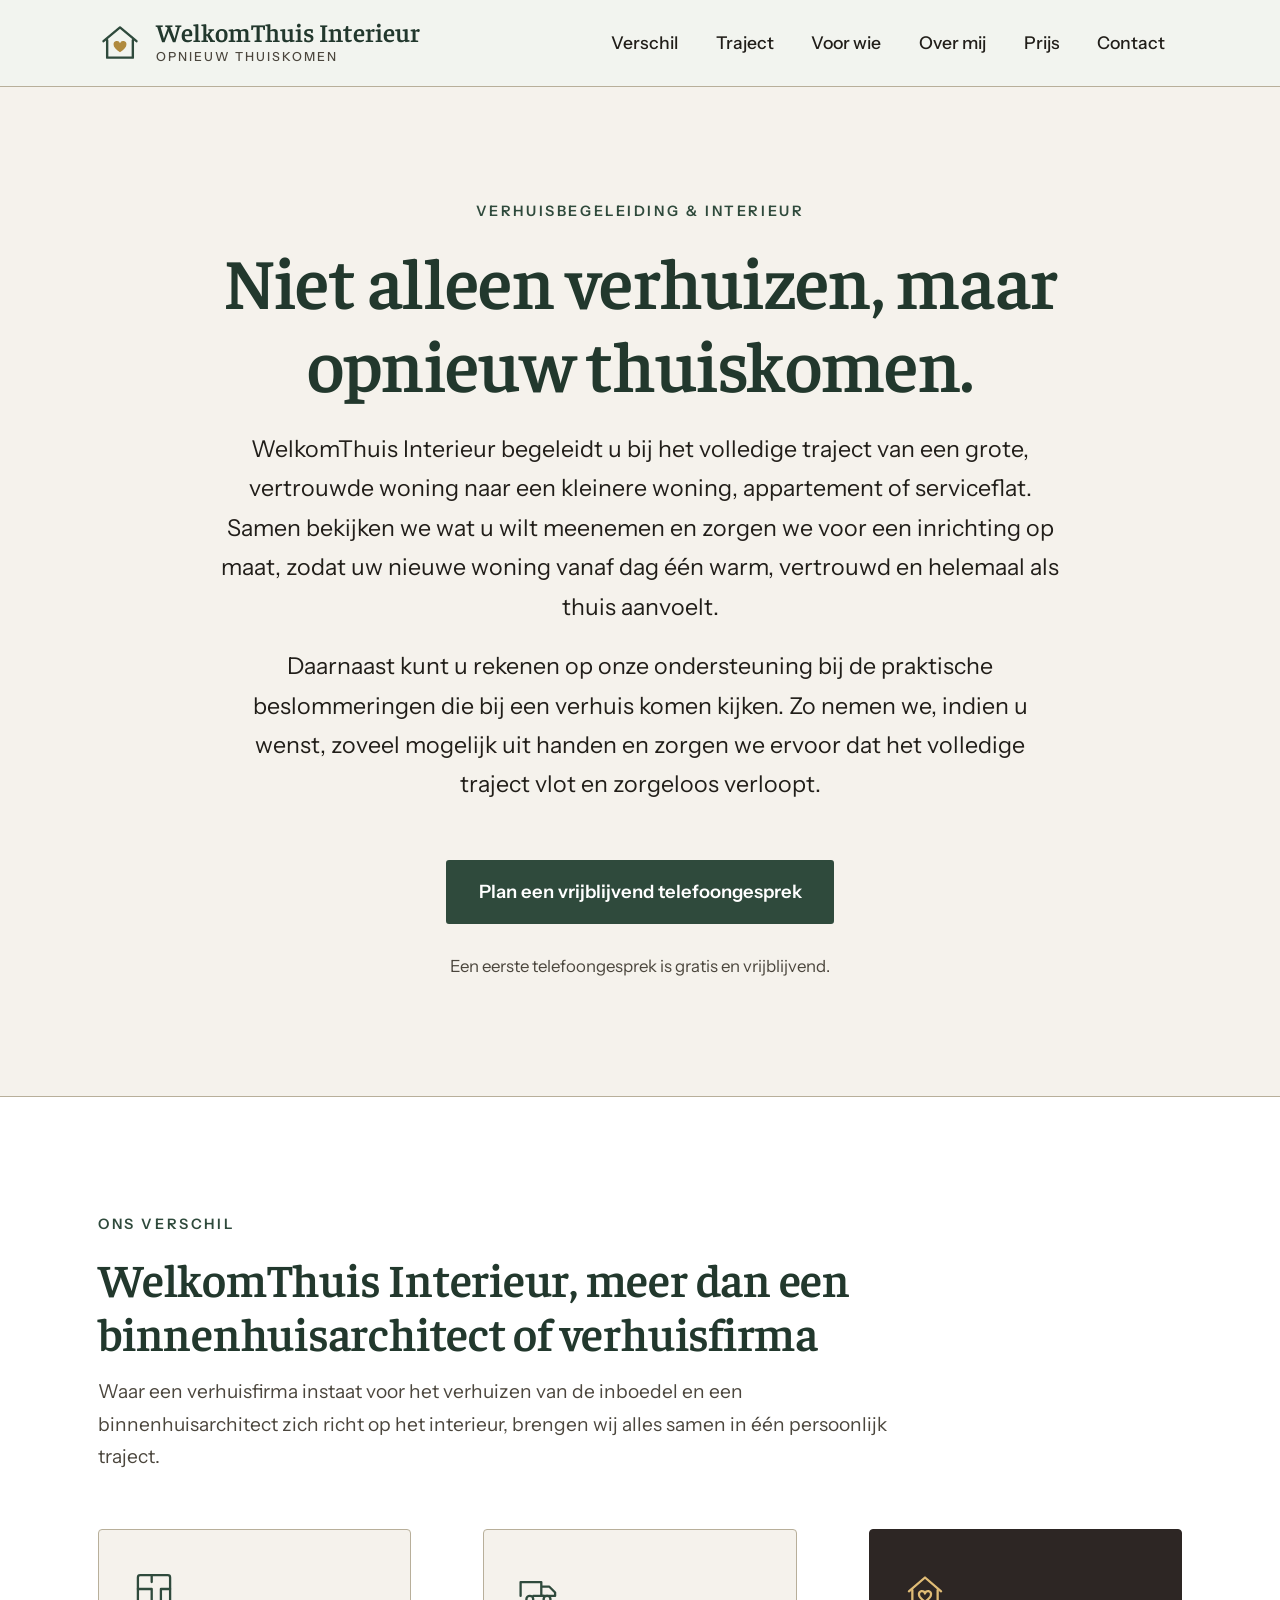
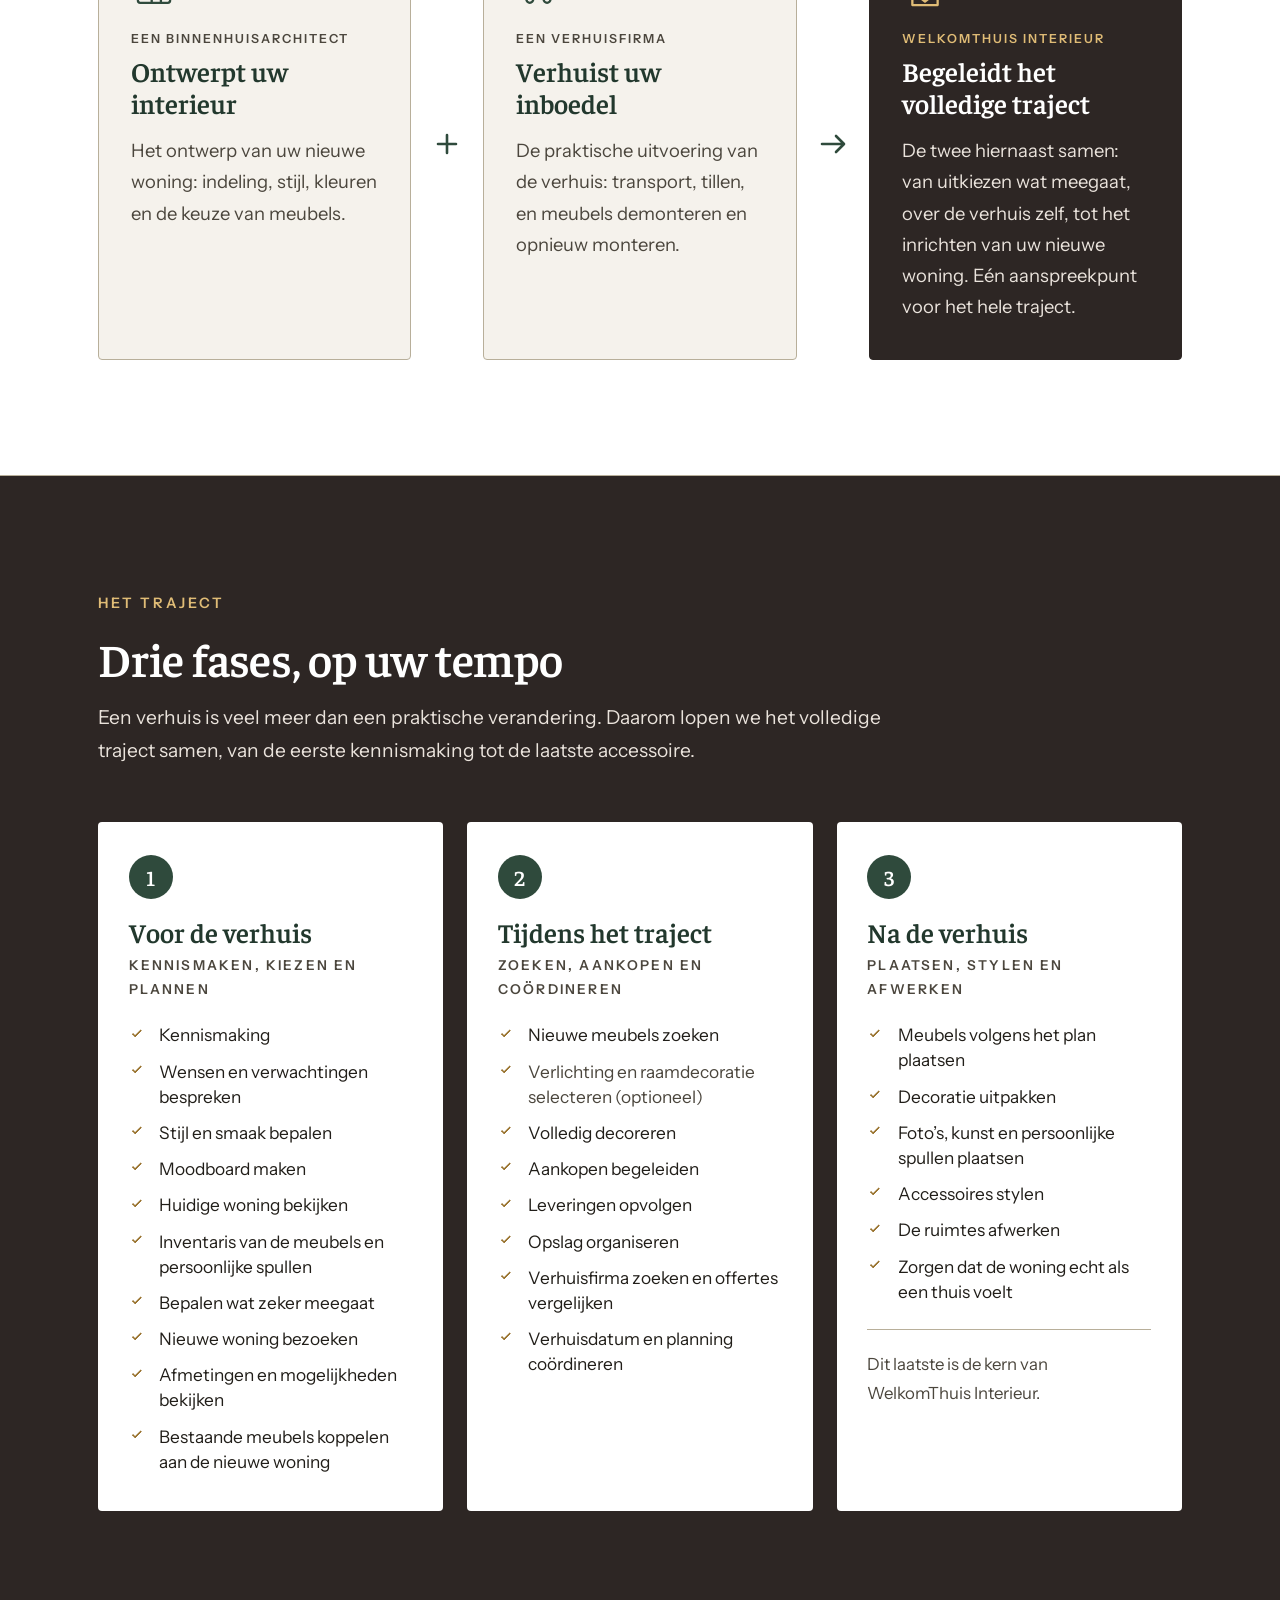
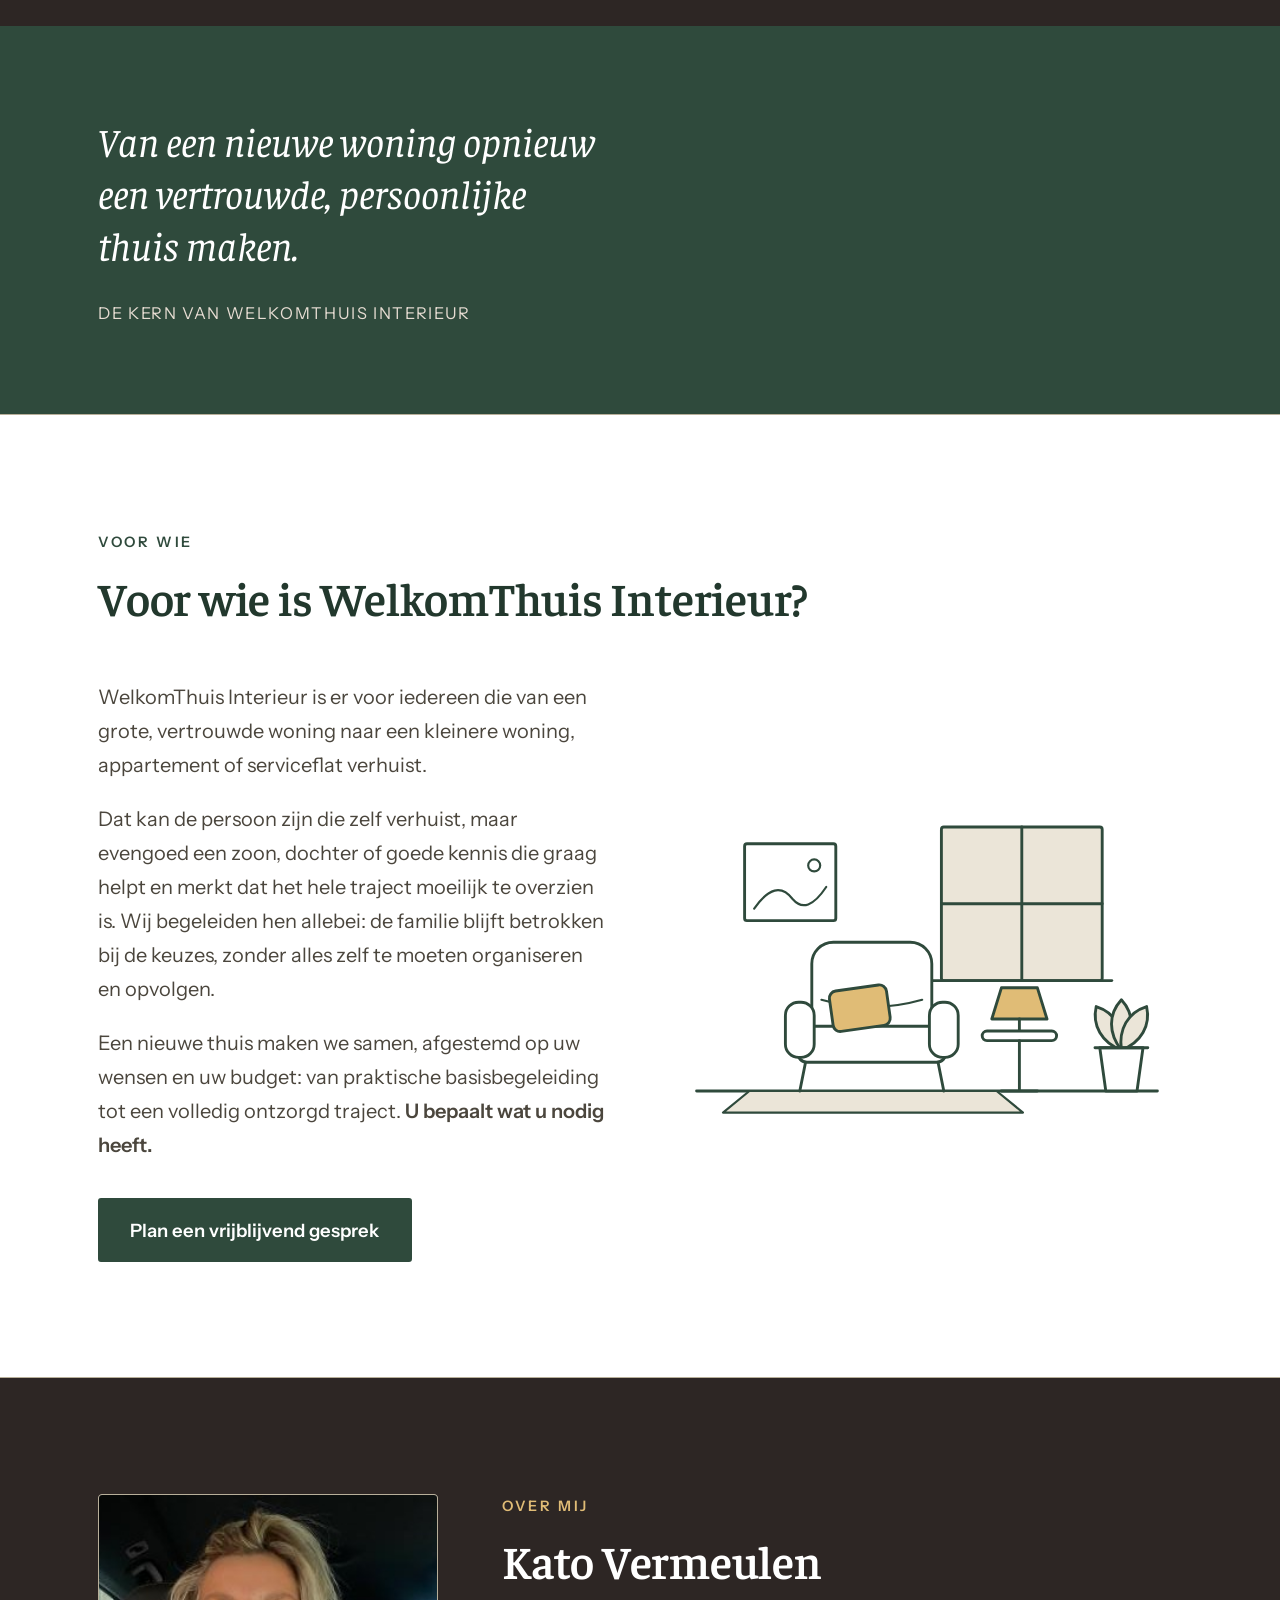
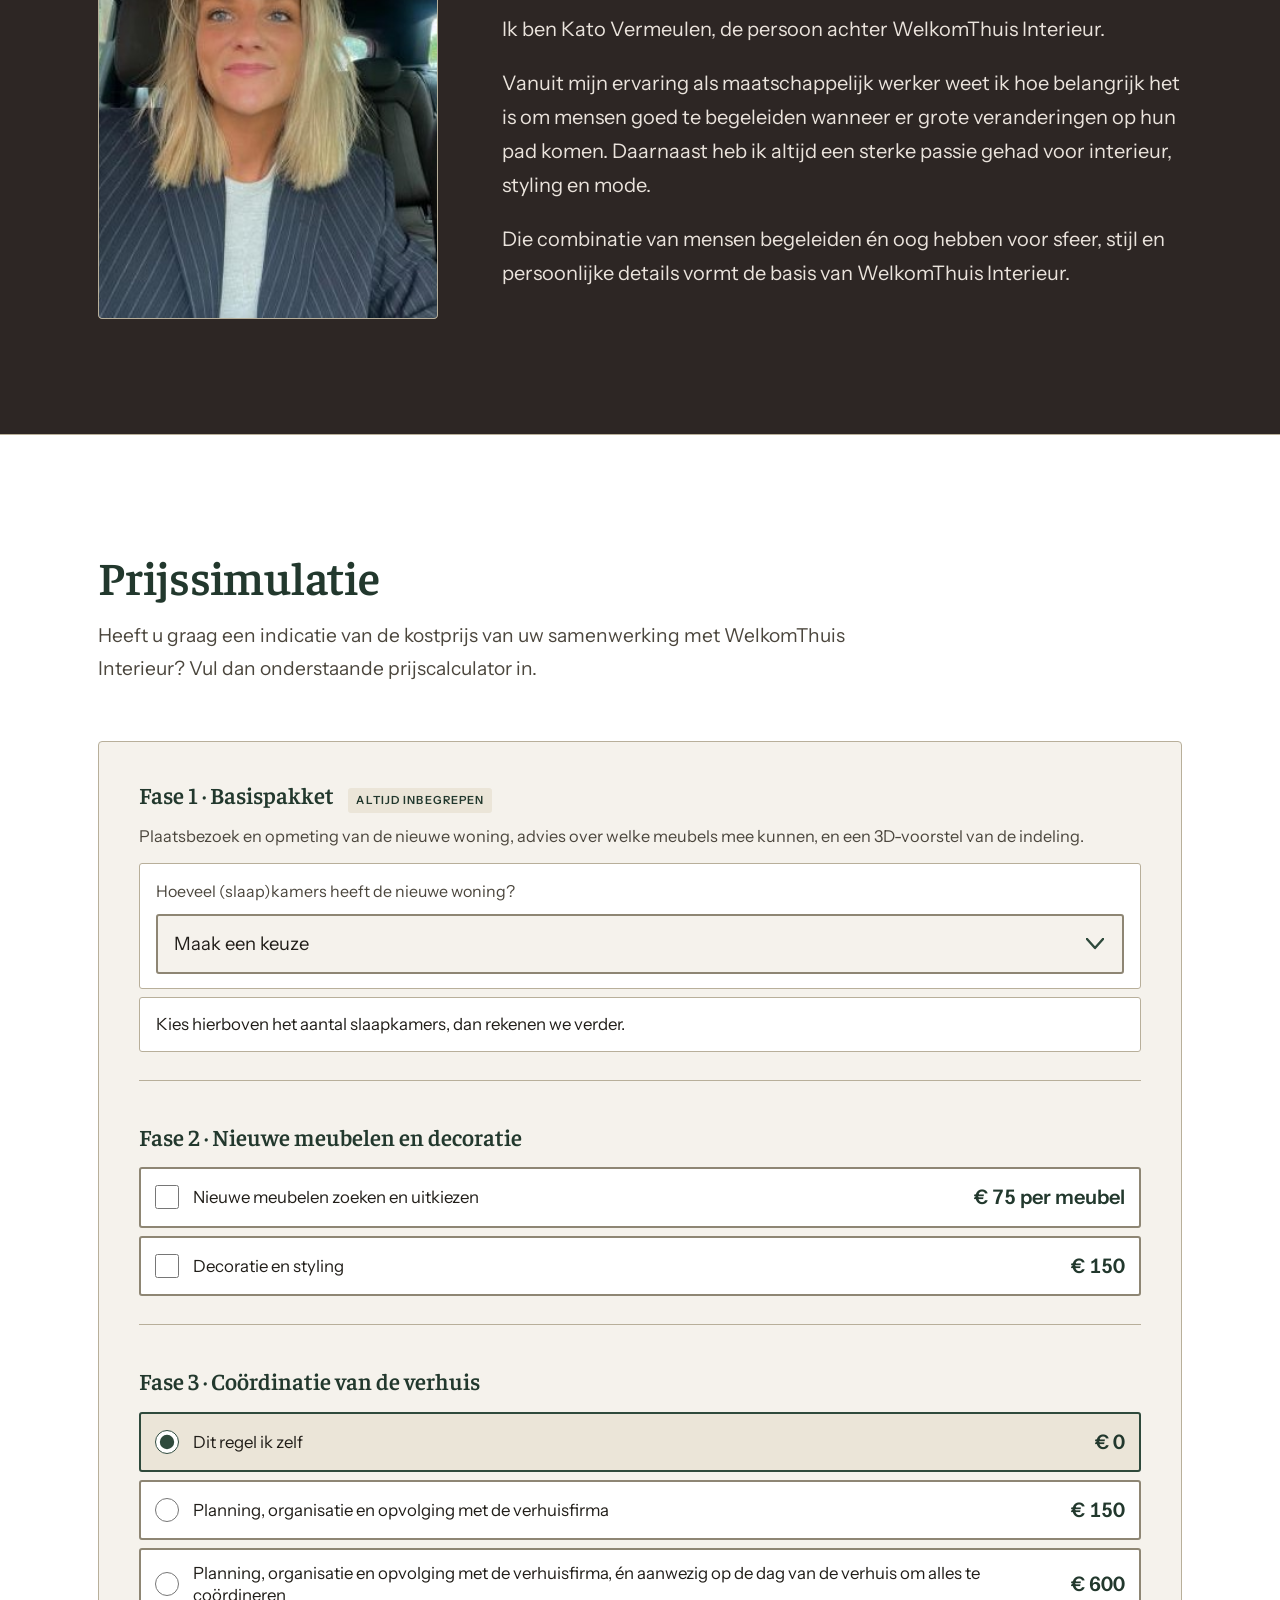
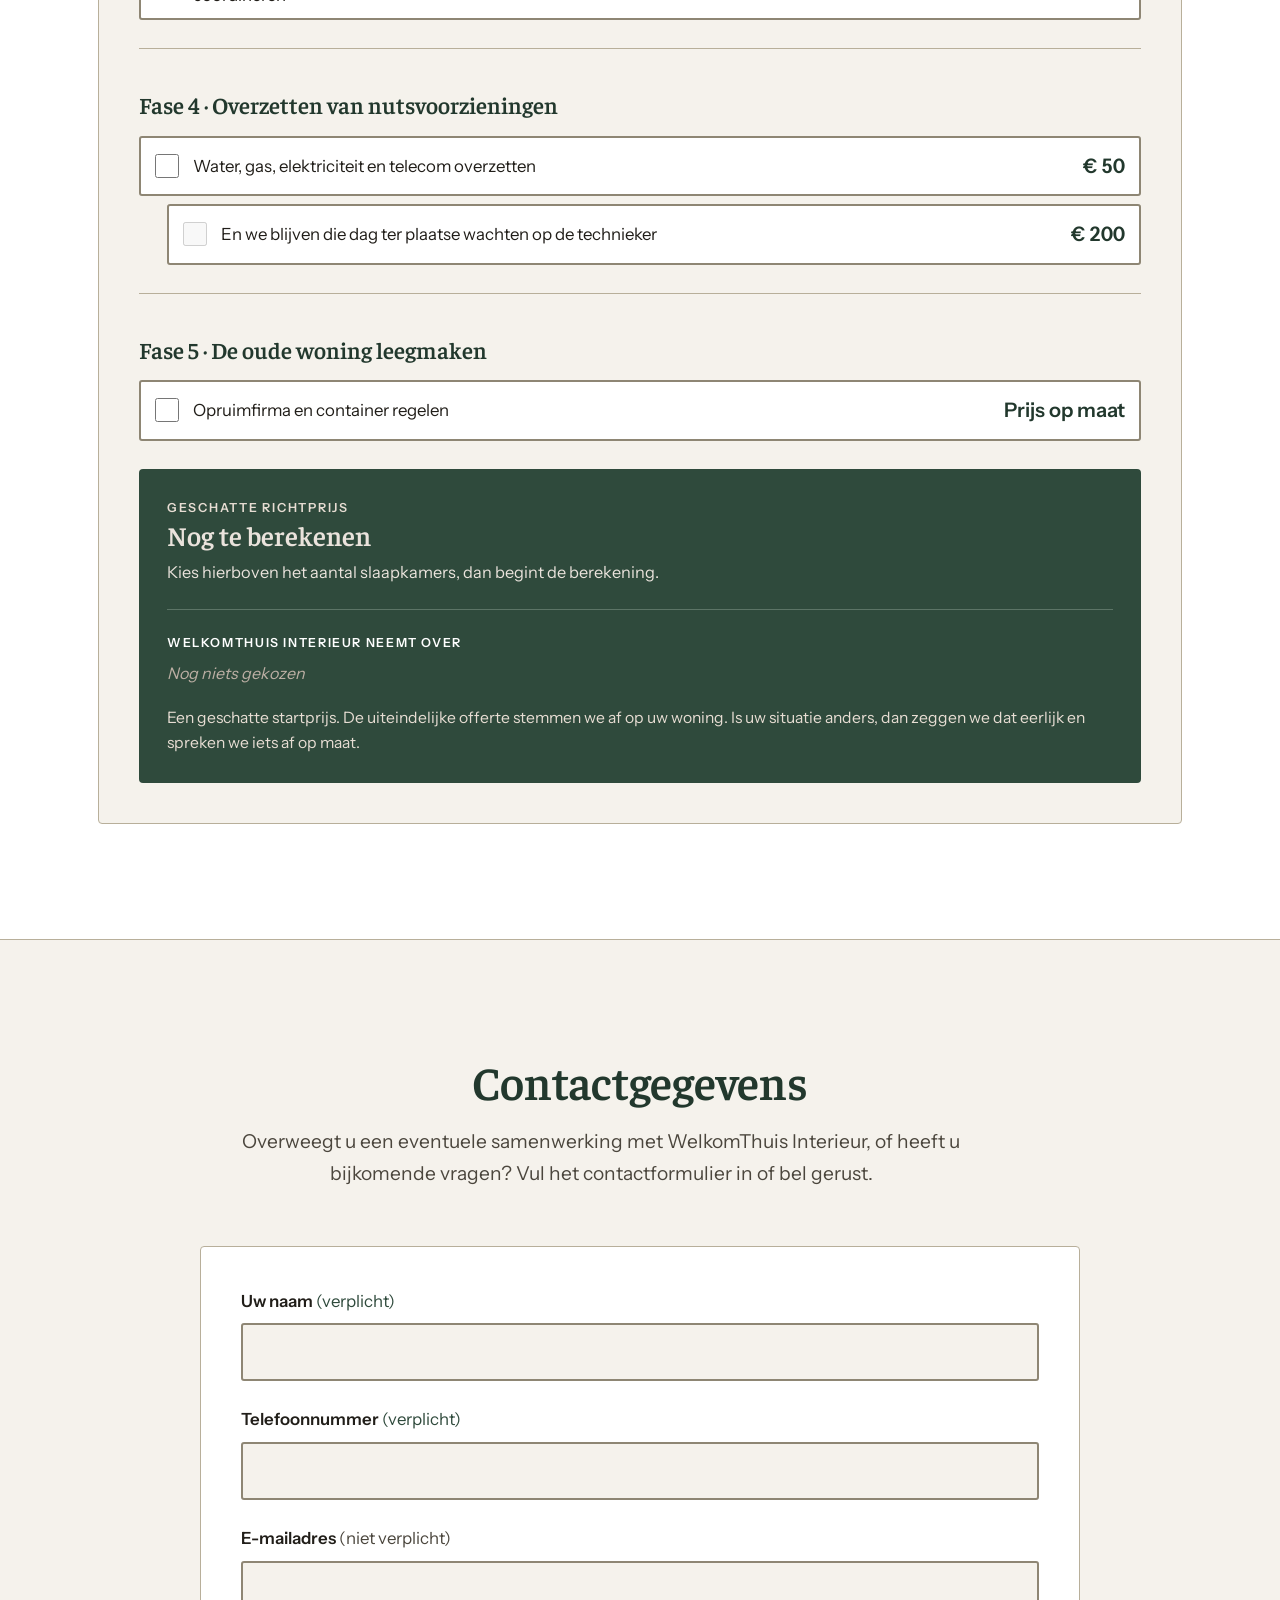
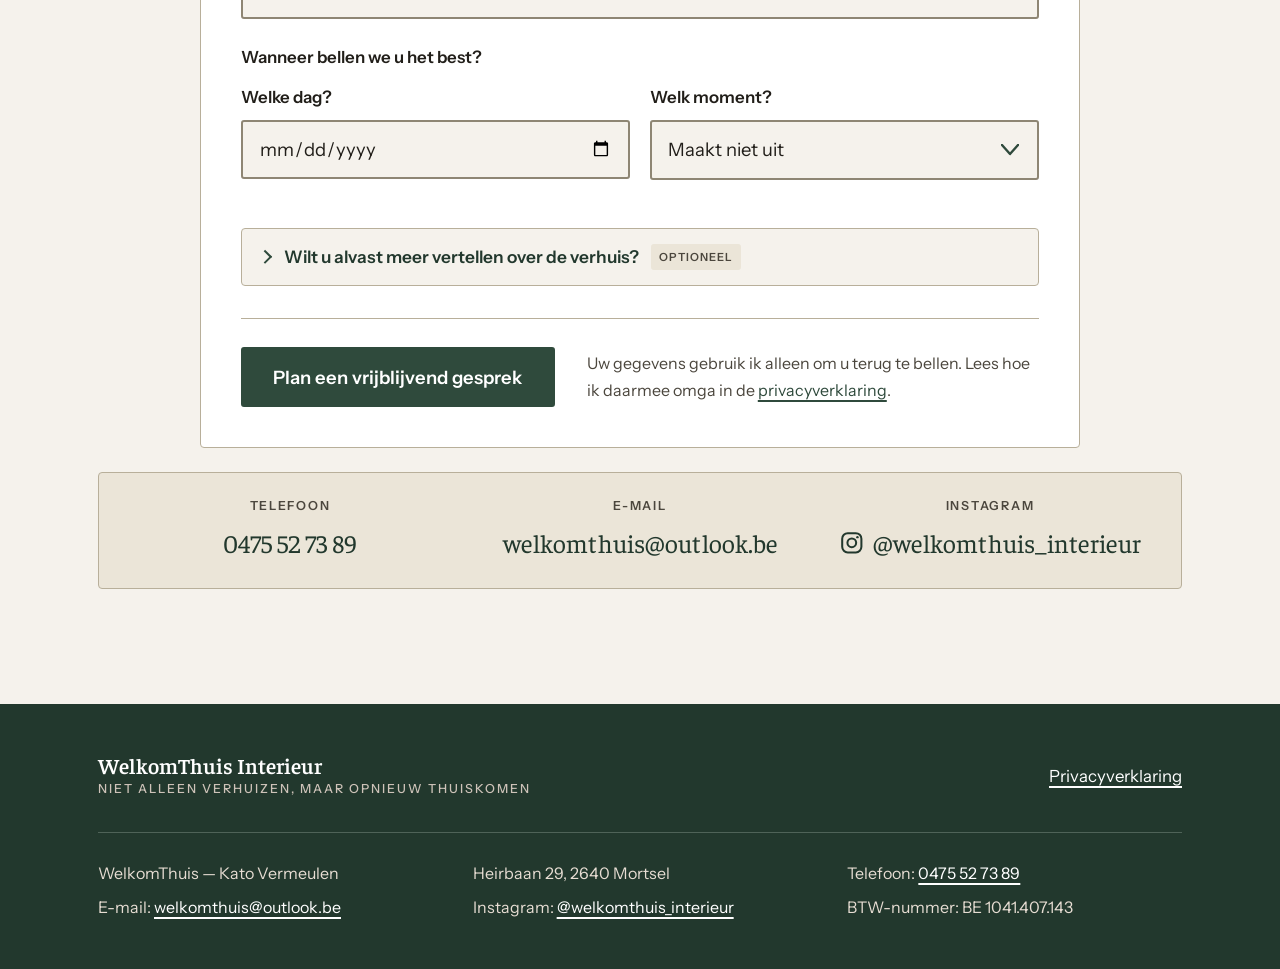
==== commit 46334033: "Show the name as "WelkomThuis Interieur" The business now presents as WelkomThuis Interieur, matchin" ====
--- a/index.html
+++ b/index.html
@@ -3,61 +3,8 @@
 <head>
 <meta charset="utf-8">
 <meta name="viewport" content="width=device-width, initial-scale=1">
-<title>WelkomThuis — Niet alleen verhuizen, maar opnieuw thuiskomen</title>
-<meta name="description" content="WelkomThuis begeleidt het volledige traject bij een verhuis naar een kleinere woning of serviceflat: van bepalen wat meegaat tot het inrichten van uw nieuwe thuis.">
-<!-- Het vaste adres van de site. Zoekmachines tellen zo alles bij elkaar op
-     één adres, ook als dezelfde pagina via het Netlify-adres of het adres
-     zonder streepje bereikbaar is. Moet gelijk zijn aan sitemap.xml. -->
-<link rel="canonical" href="https://welkomthuis-interieur.be/">
-<!-- Voorbeeld bij het delen van de link (WhatsApp, Facebook, e-mail). De
-     adressen moeten volledig zijn: een deeldienst weet niet van welke site
-     hij leest. -->
-<meta property="og:type" content="website">
-<meta property="og:locale" content="nl_BE">
-<meta property="og:site_name" content="WelkomThuis">
-<meta property="og:title" content="WelkomThuis — Niet alleen verhuizen, maar opnieuw thuiskomen">
-<meta property="og:description" content="WelkomThuis begeleidt het volledige traject bij een verhuis naar een kleinere woning of serviceflat: van bepalen wat meegaat tot het inrichten van uw nieuwe thuis.">
-<meta property="og:url" content="https://welkomthuis-interieur.be/">
-<meta property="og:image" content="https://welkomthuis-interieur.be/assets/img/welkomthuis-deelbeeld.png">
-<meta property="og:image:width" content="1200">
-<meta property="og:image:height" content="630">
-<meta property="og:image:alt" content="Logo van WelkomThuis: een huisje met een hartje en de woorden Opnieuw thuiskomen">
-<meta name="twitter:card" content="summary_large_image">
-<!-- Bedrijfsgegevens in een vorm die Google rechtstreeks leest. Dit zijn
-     gegevens, geen script: het blok wordt nooit uitgevoerd, dus de CSP
-     (script-src 'self') houdt het niet tegen. Nagemeten in Chrome met de
-     echte CSP: een gewoon inline script werd geblokkeerd, dit blok gaf geen
-     schending en bleef leesbaar. Alleen gegevens die ook zichtbaar op de
-     site staan. -->
-<script type="application/ld+json">
-{
-  "@context": "https://schema.org",
-  "@type": "LocalBusiness",
-  "@id": "https://welkomthuis-interieur.be/#bedrijf",
-  "name": "WelkomThuis",
-  "description": "WelkomThuis begeleidt het volledige traject bij een verhuis naar een kleinere woning of serviceflat: van bepalen wat meegaat tot het inrichten van uw nieuwe thuis.",
-  "url": "https://welkomthuis-interieur.be/",
-  "logo": "https://welkomthuis-interieur.be/brand/welkomthuis-logo.png",
-  "image": "https://welkomthuis-interieur.be/assets/img/welkomthuis-deelbeeld.png",
-  "founder": {
-    "@type": "Person",
-    "name": "Kato Vermeulen"
-  },
-  "telephone": "+32475527389",
-  "email": "welkomthuis@outlook.be",
-  "vatID": "BE1041407143",
-  "address": {
-    "@type": "PostalAddress",
-    "streetAddress": "Heirbaan 29",
-    "postalCode": "2640",
-    "addressLocality": "Mortsel",
-    "addressCountry": "BE"
-  },
-  "sameAs": [
-    "https://www.instagram.com/welkomthuis_interieur/"
-  ]
-}
-</script>
+<title>WelkomThuis Interieur — Niet alleen verhuizen, maar opnieuw thuiskomen</title>
+<meta name="description" content="WelkomThuis Interieur begeleidt het volledige traject bij een verhuis naar een kleinere woning of serviceflat: van bepalen wat meegaat tot het inrichten van uw nieuwe thuis.">
 <link rel="stylesheet" href="assets/css/site.css">
 <!-- Favicon. De .ico staat er voor oudere browsers en voor het standaard
      verzoek naar /favicon.ico; de SVG is scherp op elke maat. -->
@@ -75,14 +22,14 @@
 
 <header class="site-head">
   <div class="wrap head-inner">
-    <a class="brand" href="#top" aria-label="WelkomThuis — naar boven">
+    <a class="brand" href="#top" aria-label="WelkomThuis Interieur — naar boven">
       <svg viewBox="0 0 48 48" fill="none" aria-hidden="true">
         <path d="M6 22 24 7l18 15" stroke="#2F4A3C" stroke-width="2.6" stroke-linecap="round" stroke-linejoin="round"/>
         <path d="M10 21v19h28V21" stroke="#2F4A3C" stroke-width="2.6" stroke-linecap="round" stroke-linejoin="round"/>
         <path d="M24 34c-4.6-3.2-7-5.4-7-8.2a3.6 3.6 0 0 1 7-1.5 3.6 3.6 0 0 1 7 1.5c0 2.8-2.4 5-7 8.2Z" fill="#B08A3E"/>
       </svg>
       <span>
-        <span class="brand-name">WelkomThuis</span>
+        <span class="brand-name">WelkomThuis Interieur</span>
         <span class="brand-sub">Opnieuw thuiskomen</span>
       </span>
     </a>
@@ -109,7 +56,7 @@
     <div class="wrap hero-inner">
       <span class="eyebrow rise d1">Verhuisbegeleiding &amp; interieur</span>
       <h1 class="rise d1">Niet alleen verhuizen, maar opnieuw thuiskomen.</h1>
-      <p class="hero-lead rise d2">WelkomThuis begeleidt u bij het volledige traject van een grote, vertrouwde woning naar een kleinere woning, appartement of serviceflat. Samen bekijken we wat u wilt meenemen en zorgen we voor een inrichting op maat, zodat uw nieuwe woning vanaf dag één warm, vertrouwd en helemaal als thuis aanvoelt.</p>
+      <p class="hero-lead rise d2">WelkomThuis Interieur begeleidt u bij het volledige traject van een grote, vertrouwde woning naar een kleinere woning, appartement of serviceflat. Samen bekijken we wat u wilt meenemen en zorgen we voor een inrichting op maat, zodat uw nieuwe woning vanaf dag één warm, vertrouwd en helemaal als thuis aanvoelt.</p>
       <p class="hero-lead rise d2">Daarnaast kunt u rekenen op onze ondersteuning bij de praktische beslommeringen die bij een verhuis komen kijken. Zo nemen we, indien u wenst, zoveel mogelijk uit handen en zorgen we ervoor dat het volledige traject vlot en zorgeloos verloopt.</p>
       <div class="btn-row rise d3">
         <a class="btn btn-primary" href="#contact">Plan een vrijblijvend telefoongesprek</a>
@@ -122,7 +69,7 @@
     <div class="wrap">
       <div class="band-head">
         <span class="eyebrow">Ons verschil</span>
-        <h2>WelkomThuis, meer dan een binnenhuis&shy;architect of verhuis&shy;firma</h2>
+        <h2>WelkomThuis Interieur, meer dan een binnenhuis&shy;architect of verhuis&shy;firma</h2>
         <p>Waar een verhuisfirma instaat voor het verhuizen van de inboedel en een binnenhuisarchitect zich richt op het interieur, brengen wij alles samen in één persoonlijk traject.</p>
       </div>
       <div class="cards">
@@ -156,7 +103,7 @@
           <svg viewBox="0 0 40 40" fill="none" stroke="currentColor" stroke-width="2" stroke-linecap="round" stroke-linejoin="round" aria-hidden="true">
             <path d="M6 22 20 10l14 12"/><path d="M9 21v13h22V21"/><path d="M20 31c-3.4-2.4-5.2-4-5.2-6a2.6 2.6 0 0 1 5.2-1.1 2.6 2.6 0 0 1 5.2 1.1c0 2-1.8 3.6-5.2 6Z"/>
           </svg>
-          <span class="card__tag">WelkomThuis</span>
+          <span class="card__tag">WelkomThuis Interieur</span>
           <h3>Begeleidt het volledige traject</h3>
           <p>De twee hiernaast samen: van uitkiezen wat meegaat, over de verhuis zelf, tot het inrichten van uw nieuwe woning. Eén aanspreekpunt voor het hele traject.</p>
         </article>
@@ -216,7 +163,7 @@
             <li>De ruimtes afwerken</li>
             <li>Zorgen dat de woning echt als een thuis voelt</li>
           </ul>
-          <p class="phase__foot">Dit laatste is de kern van WelkomThuis.</p>
+          <p class="phase__foot">Dit laatste is de kern van WelkomThuis Interieur.</p>
         </article>
       </div>
     </div>
@@ -226,7 +173,7 @@
     <div class="wrap">
       <blockquote>
         Van een nieuwe woning opnieuw een vertrouwde, persoonlijke thuis maken.
-        <cite>De kern van WelkomThuis</cite>
+        <cite>De kern van WelkomThuis Interieur</cite>
       </blockquote>
     </div>
   </section>
@@ -235,11 +182,11 @@
     <div class="wrap">
       <div class="band-head">
         <span class="eyebrow">Voor wie</span>
-        <h2>Voor wie is WelkomThuis?</h2>
+        <h2>Voor wie is WelkomThuis Interieur?</h2>
       </div>
       <div class="audience">
         <div>
-          <p>WelkomThuis is er voor iedereen die van een grote, vertrouwde woning naar een kleinere woning, appartement of serviceflat verhuist.</p>
+          <p>WelkomThuis Interieur is er voor iedereen die van een grote, vertrouwde woning naar een kleinere woning, appartement of serviceflat verhuist.</p>
           <p>Dat kan de persoon zijn die zelf verhuist, maar evengoed een zoon, dochter of goede kennis die graag helpt en merkt dat het hele traject moeilijk te overzien is. Wij begeleiden hen allebei: de familie blijft betrokken bij de keuzes, zonder alles zelf te moeten organiseren en opvolgen.</p>
           <p>Een nieuwe thuis maken we samen, afgestemd op uw wensen en uw budget: van praktische basisbegeleiding tot een volledig ontzorgd traject. <strong>U bepaalt wat u nodig heeft.</strong></p>
           <div class="btn-row">
@@ -292,14 +239,14 @@
     <div class="wrap">
       <div class="about-grid">
         <div class="portrait">
-          <img src="assets/img/kato-vermeulen.jpg" alt="Kato Vermeulen, de persoon achter WelkomThuis" width="477" height="358" loading="lazy">
+          <img src="assets/img/kato-vermeulen.jpg" alt="Kato Vermeulen, de persoon achter WelkomThuis Interieur" width="477" height="358" loading="lazy">
         </div>
         <div class="about-body">
           <span class="eyebrow">Over mij</span>
           <h2>Kato Vermeulen</h2>
-          <p>Ik ben Kato Vermeulen, de persoon achter WelkomThuis.</p>
+          <p>Ik ben Kato Vermeulen, de persoon achter WelkomThuis Interieur.</p>
           <p>Vanuit mijn ervaring als maatschappelijk werker weet ik hoe belangrijk het is om mensen goed te begeleiden wanneer er grote veranderingen op hun pad komen. Daarnaast heb ik altijd een sterke passie gehad voor interieur, styling en mode.</p>
-          <p>Die combinatie van mensen begeleiden én oog hebben voor sfeer, stijl en persoonlijke details vormt de basis van WelkomThuis.</p>
+          <p>Die combinatie van mensen begeleiden én oog hebben voor sfeer, stijl en persoonlijke details vormt de basis van WelkomThuis Interieur.</p>
         </div>
       </div>
 
@@ -313,7 +260,7 @@
     <div class="wrap">
       <div class="band-head">
         <h2>Prijs&shy;simulatie</h2>
-        <p>Heeft u graag een indicatie van de kostprijs van uw samenwerking met WelkomThuis? Vul dan onderstaande prijscalculator in.</p>
+        <p>Heeft u graag een indicatie van de kostprijs van uw samenwerking met WelkomThuis Interieur? Vul dan onderstaande prijscalculator in.</p>
       </div>
 
       <div class="calc">
@@ -414,7 +361,7 @@
           <p class="calc__hint" id="calcHint">Kies hierboven het aantal slaapkamers, dan begint de berekening.</p>
           <div class="calc__verdeling">
             <div>
-              <h4>WelkomThuis neemt over</h4>
+              <h4>WelkomThuis Interieur neemt over</h4>
               <ul id="calcWij"></ul>
             </div>
           </div>
@@ -430,7 +377,7 @@
     <div class="wrap">
       <div class="band-head">
         <h2>Contact&shy;gegevens</h2>
-        <p>Overweegt u een eventuele samenwerking met WelkomThuis, of heeft u bijkomende vragen? Vul het contactformulier in of bel gerust.</p>
+        <p>Overweegt u een eventuele samenwerking met WelkomThuis Interieur, of heeft u bijkomende vragen? Vul het contactformulier in of bel gerust.</p>
       </div>
 
       <!-- Netlify Forms: name en het verborgen form-name veld moeten gelijk
@@ -630,7 +577,7 @@
   <div class="wrap">
     <div class="foot-inner">
       <span>
-        <span class="brand-name">WelkomThuis</span>
+        <span class="brand-name">WelkomThuis Interieur</span>
         <span class="brand-sub">Niet alleen verhuizen, maar opnieuw thuiskomen</span>
       </span>
       <nav class="foot-nav" aria-label="Juridisch">
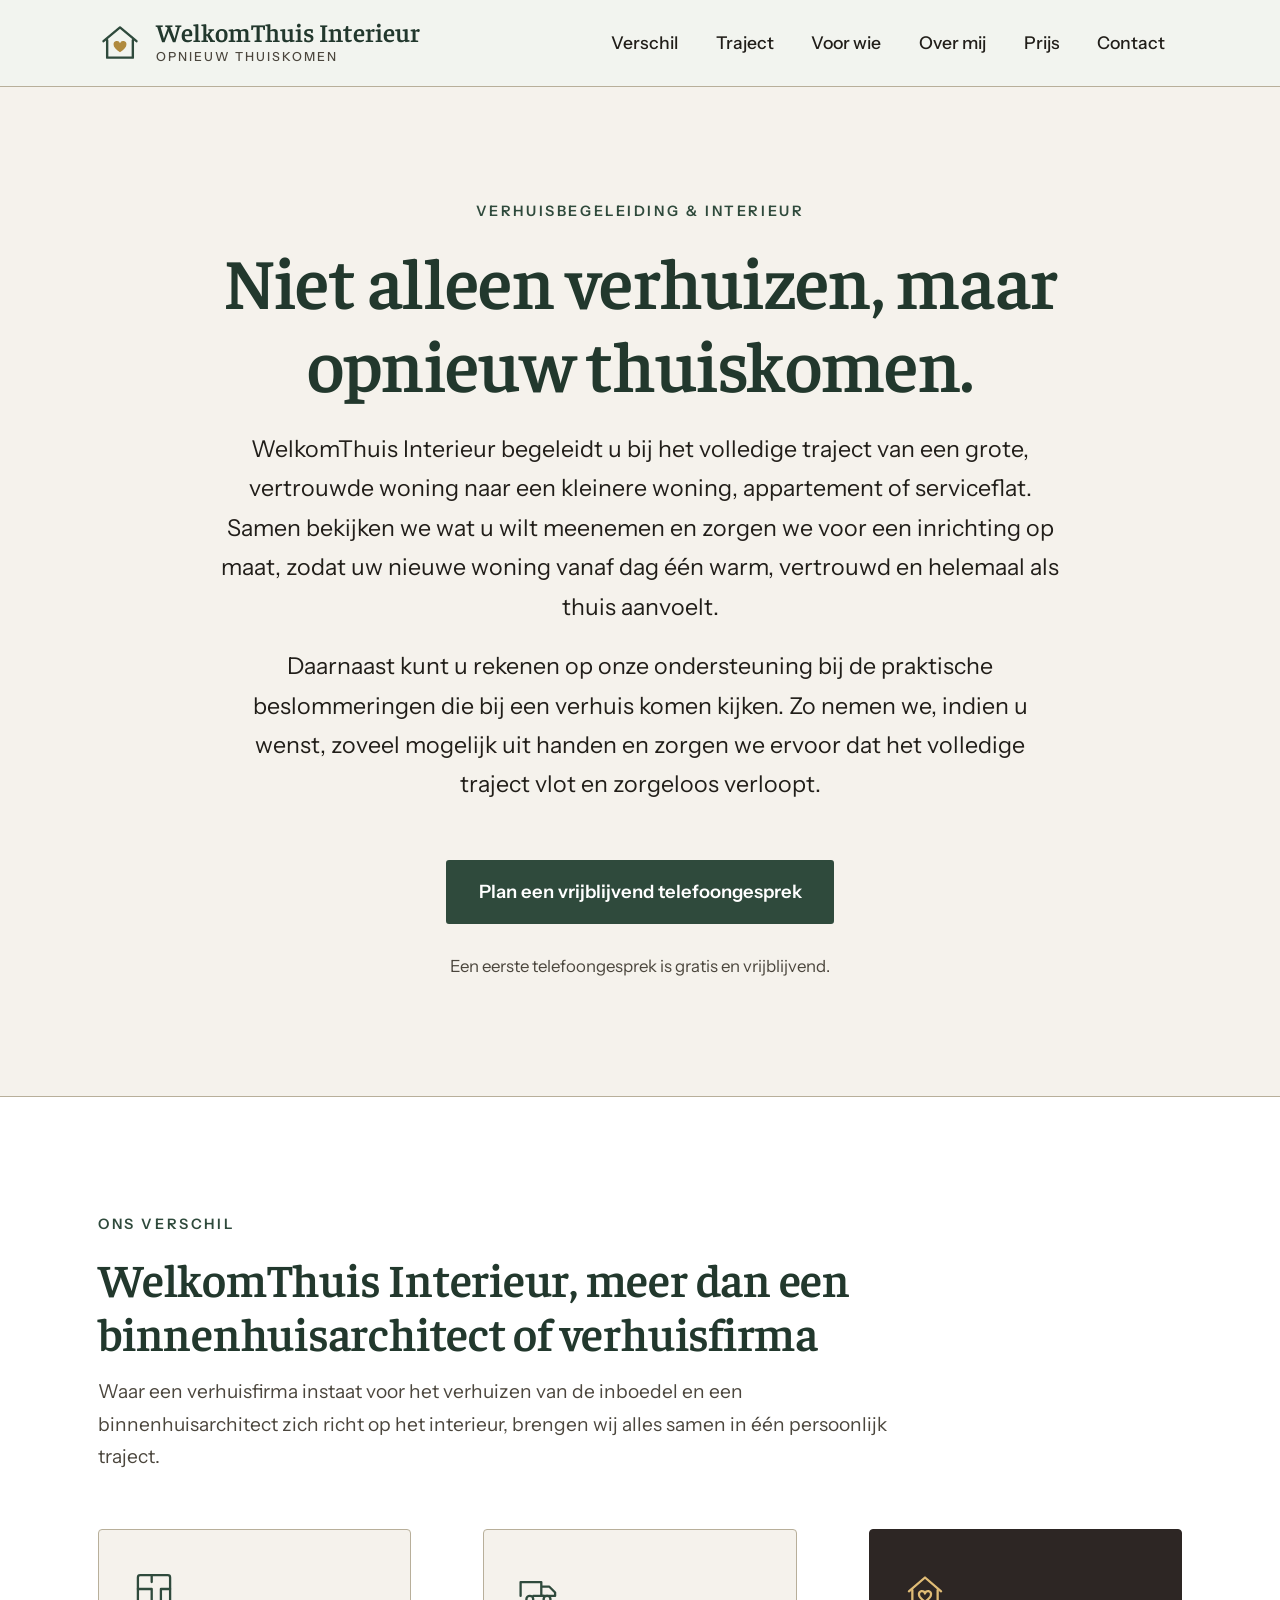
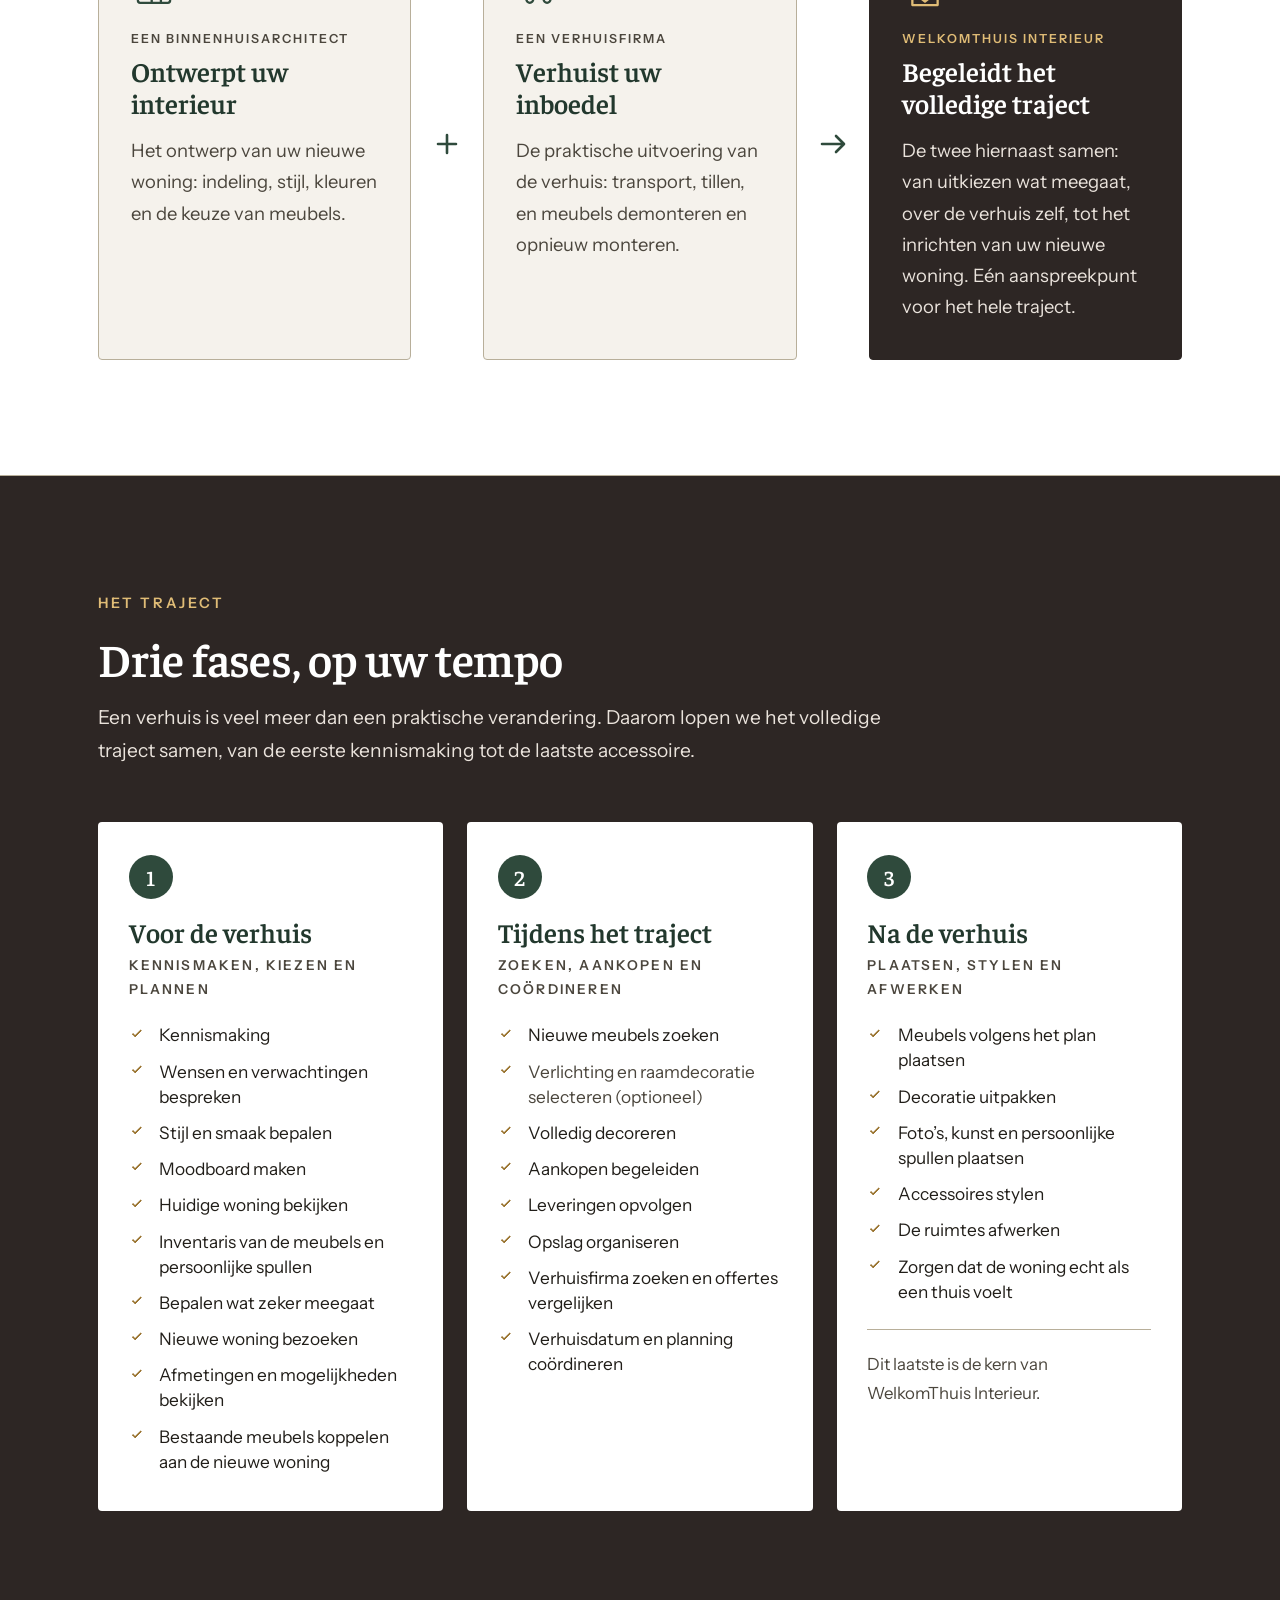
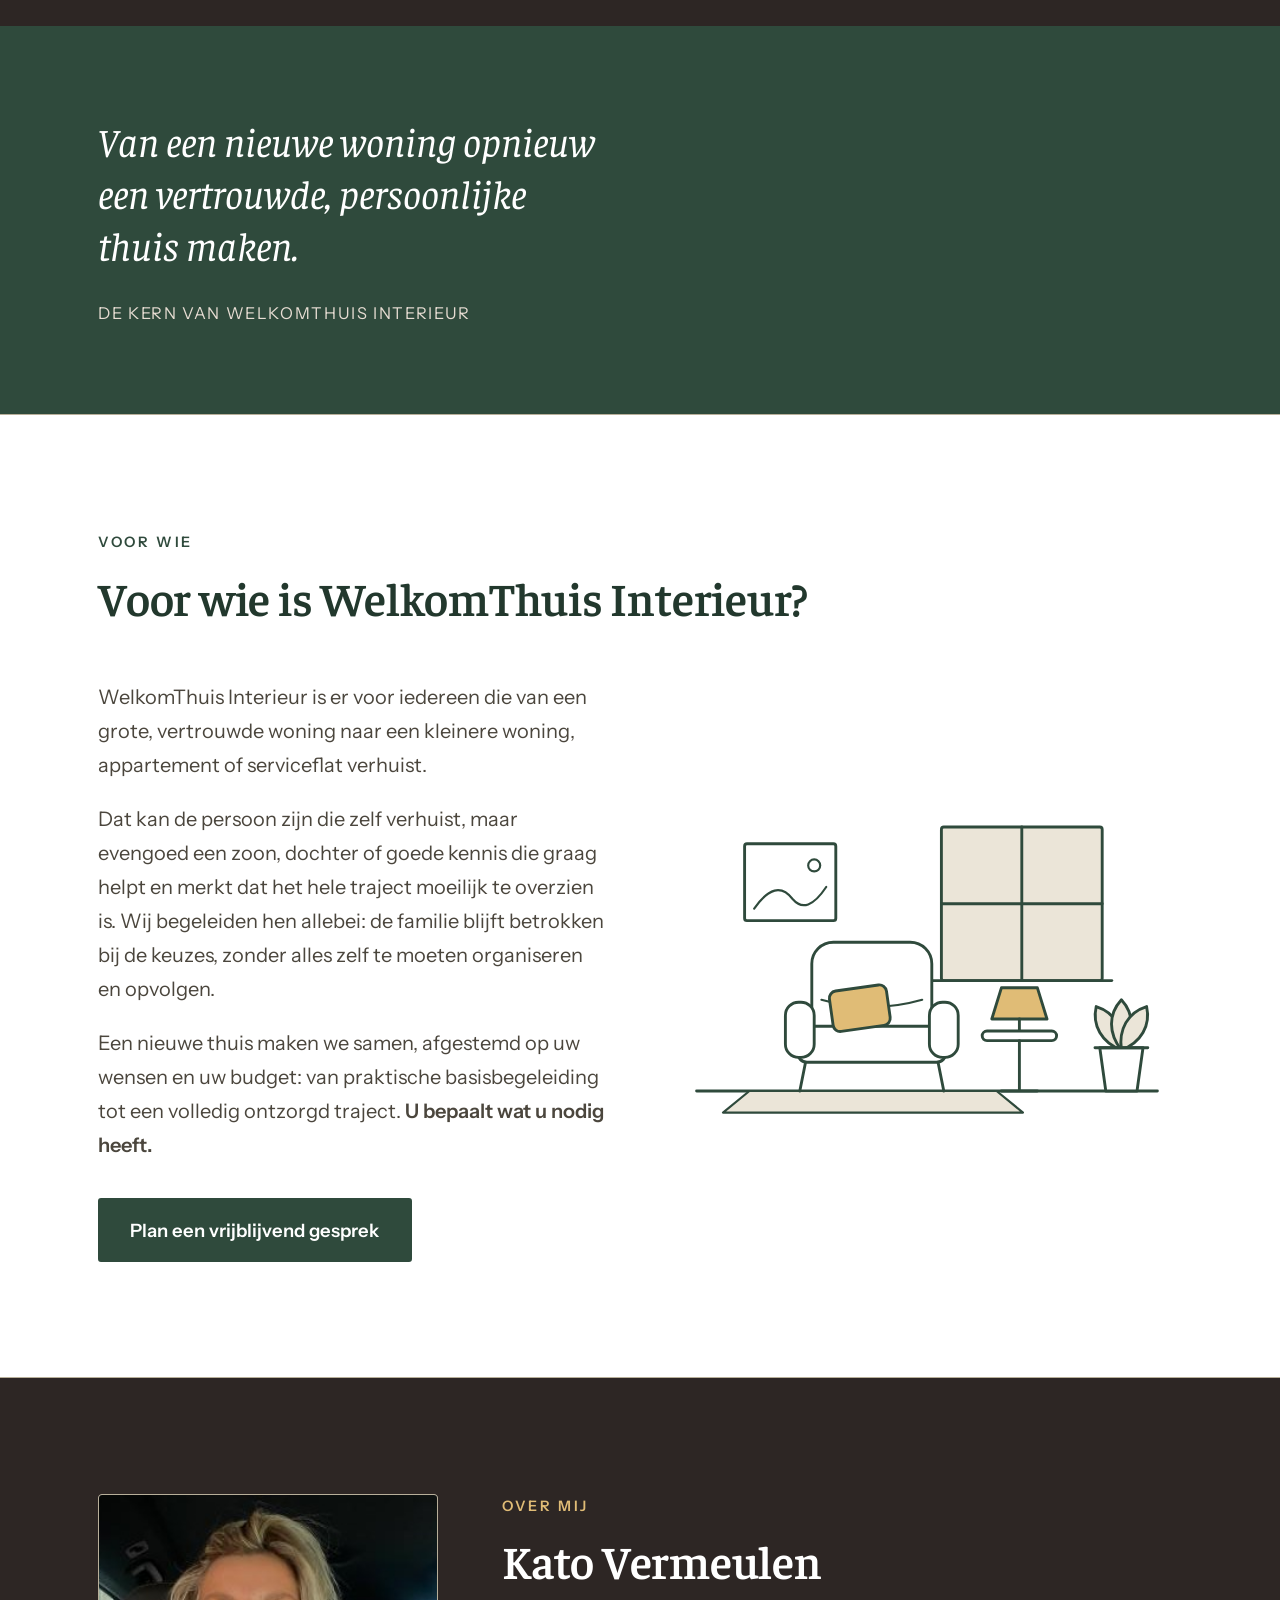
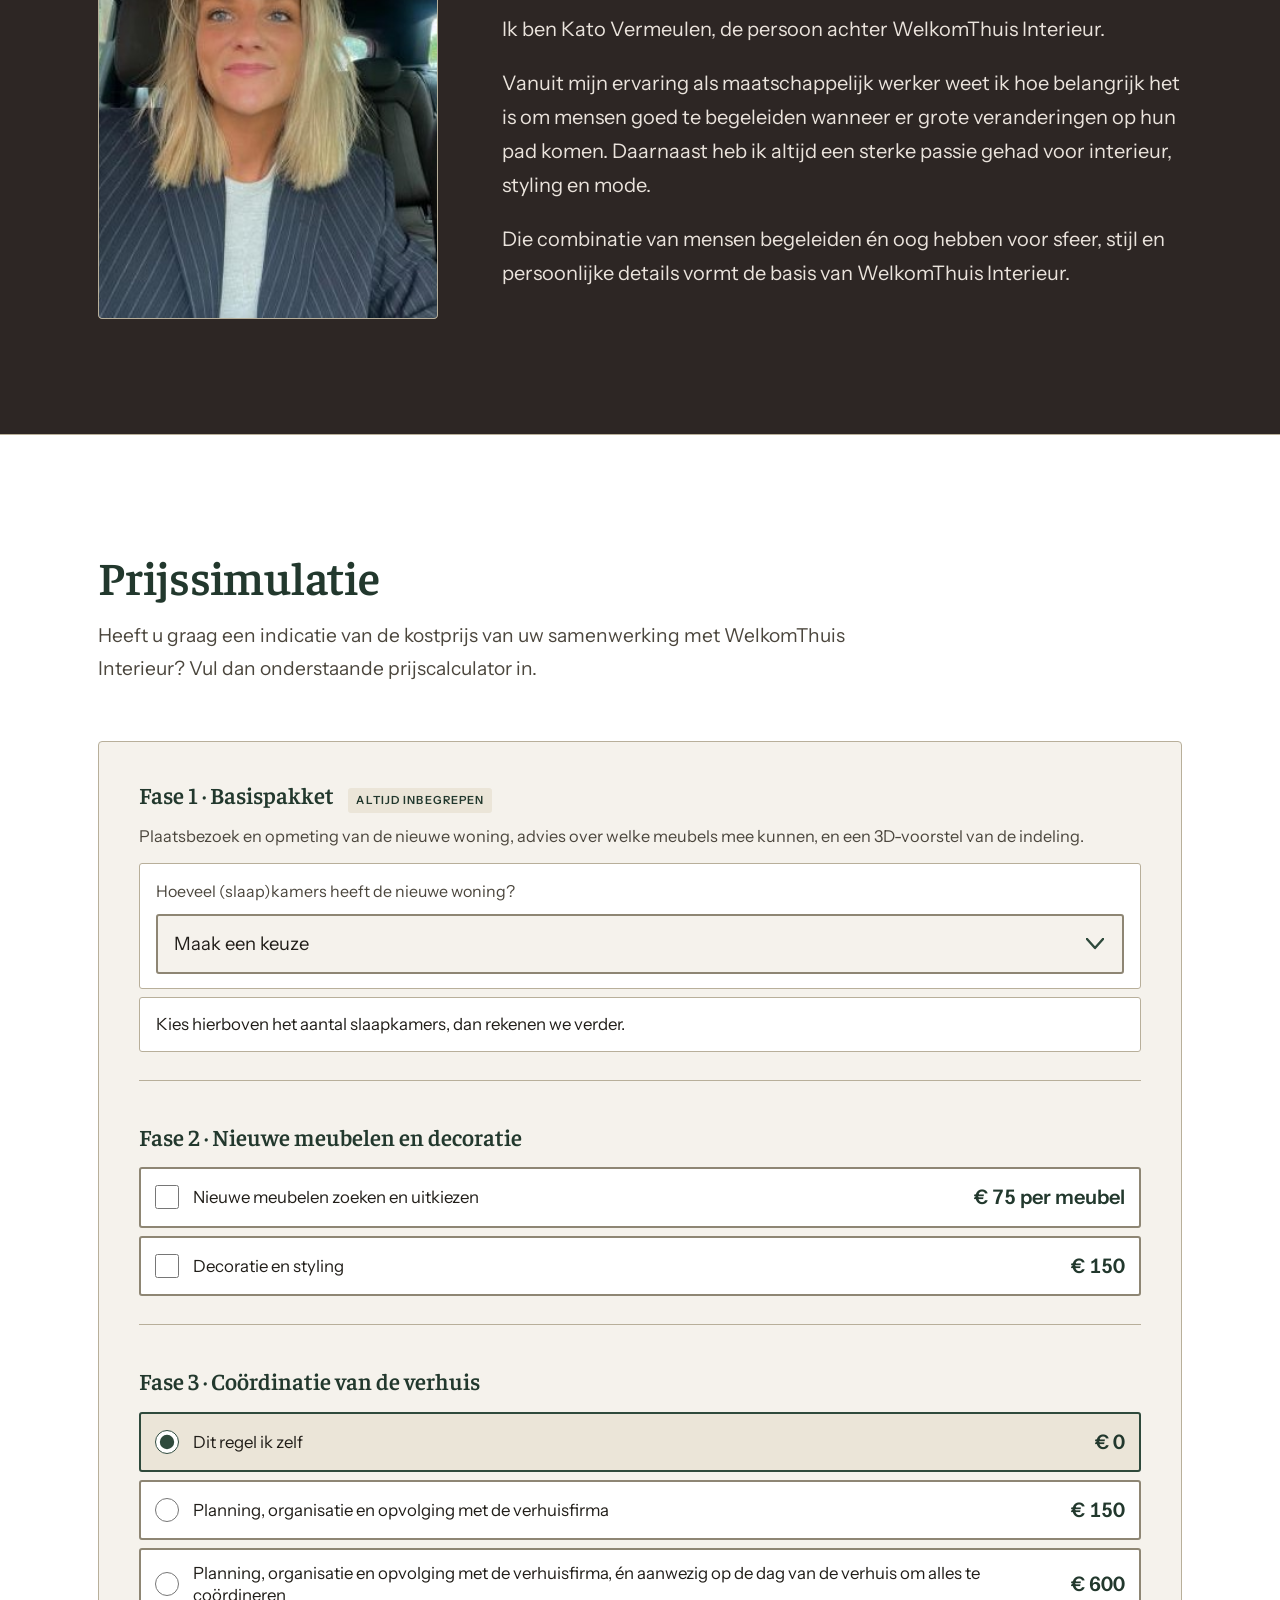
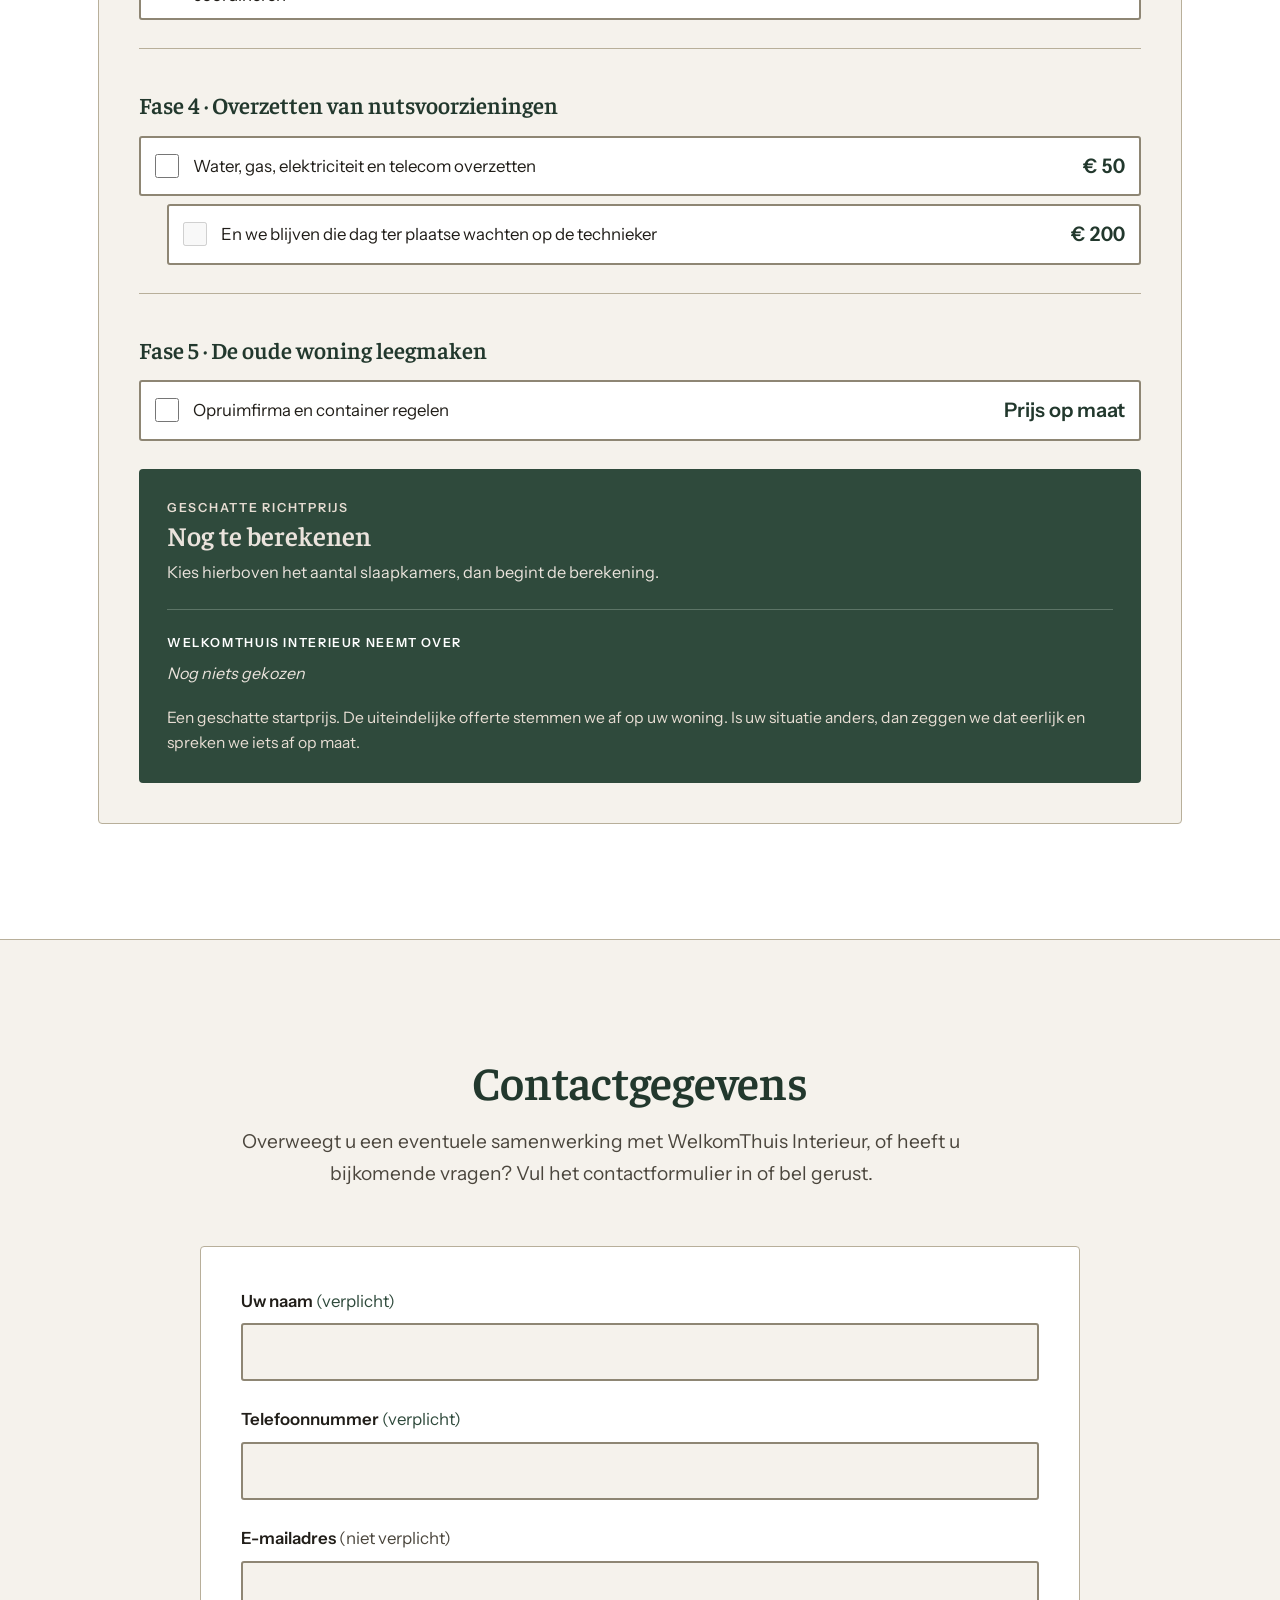
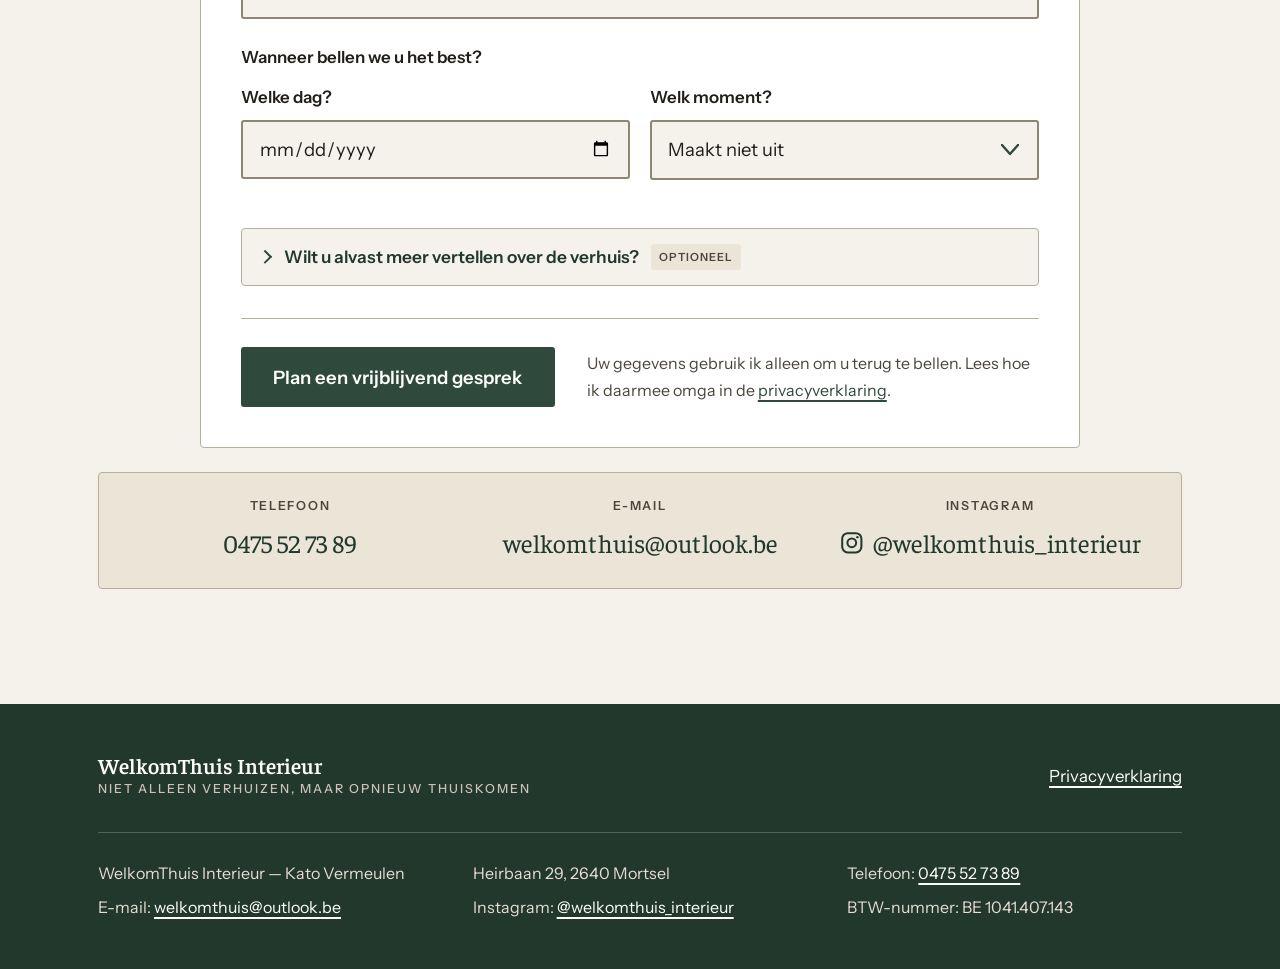
==== commit 8ecb7dde: "The footer identification now reads "WelkomThuis Interieur -- Kato Vermeulen" on all three pages, as" ====
--- a/index.html
+++ b/index.html
@@ -589,7 +589,7 @@
          economisch recht (boek VI en XII): een bezoeker moet weten met wie hij
          zakendoet en hoe hij die snel bereikt. Zie SECURITY.md par. 4. -->
     <address class="foot-legal">
-      <span>WelkomThuis &mdash; Kato Vermeulen</span>
+      <span>WelkomThuis Interieur &mdash; Kato Vermeulen</span>
       <span>Heirbaan 29, 2640 Mortsel</span>
       <span>Telefoon: <a href="tel:+32475527389">0475 52 73 89</a></span>
       <span>E-mail: <a href="mailto:welkomthuis@outlook.be">welkomthuis@outlook.be</a></span>
--- a/assets/css/site.css
+++ b/assets/css/site.css
@@ -547,7 +547,11 @@
   border-left:2px solid var(--brass);border-bottom:2px solid var(--brass);
   transform:rotate(-45deg);
 }
-.calc__verdeling li.is-leeg{padding-left:0;color:#BCAFA4;font-style:italic}
+/* Zelfde kleur als een gewone regel: 'nog niets gekozen' onderscheidt zich
+   door cursief, niet door kleur. De eerdere lichtere tint haalde 4,53:1 op
+   --pine, onder de 7:1 voor kleine tekst -- onopgemerkt omdat de controles
+   maten voordat site.js deze regel tekende. */
+.calc__verdeling li.is-leeg{padding-left:0;color:#EAE3DC;font-style:italic}
 .calc__verdeling li.is-leeg::before{display:none}
 .calc__hint{
   margin:.6rem 0 0;font-size:1.02rem;color:#EAE3DC;line-height:1.5;max-width:46ch;
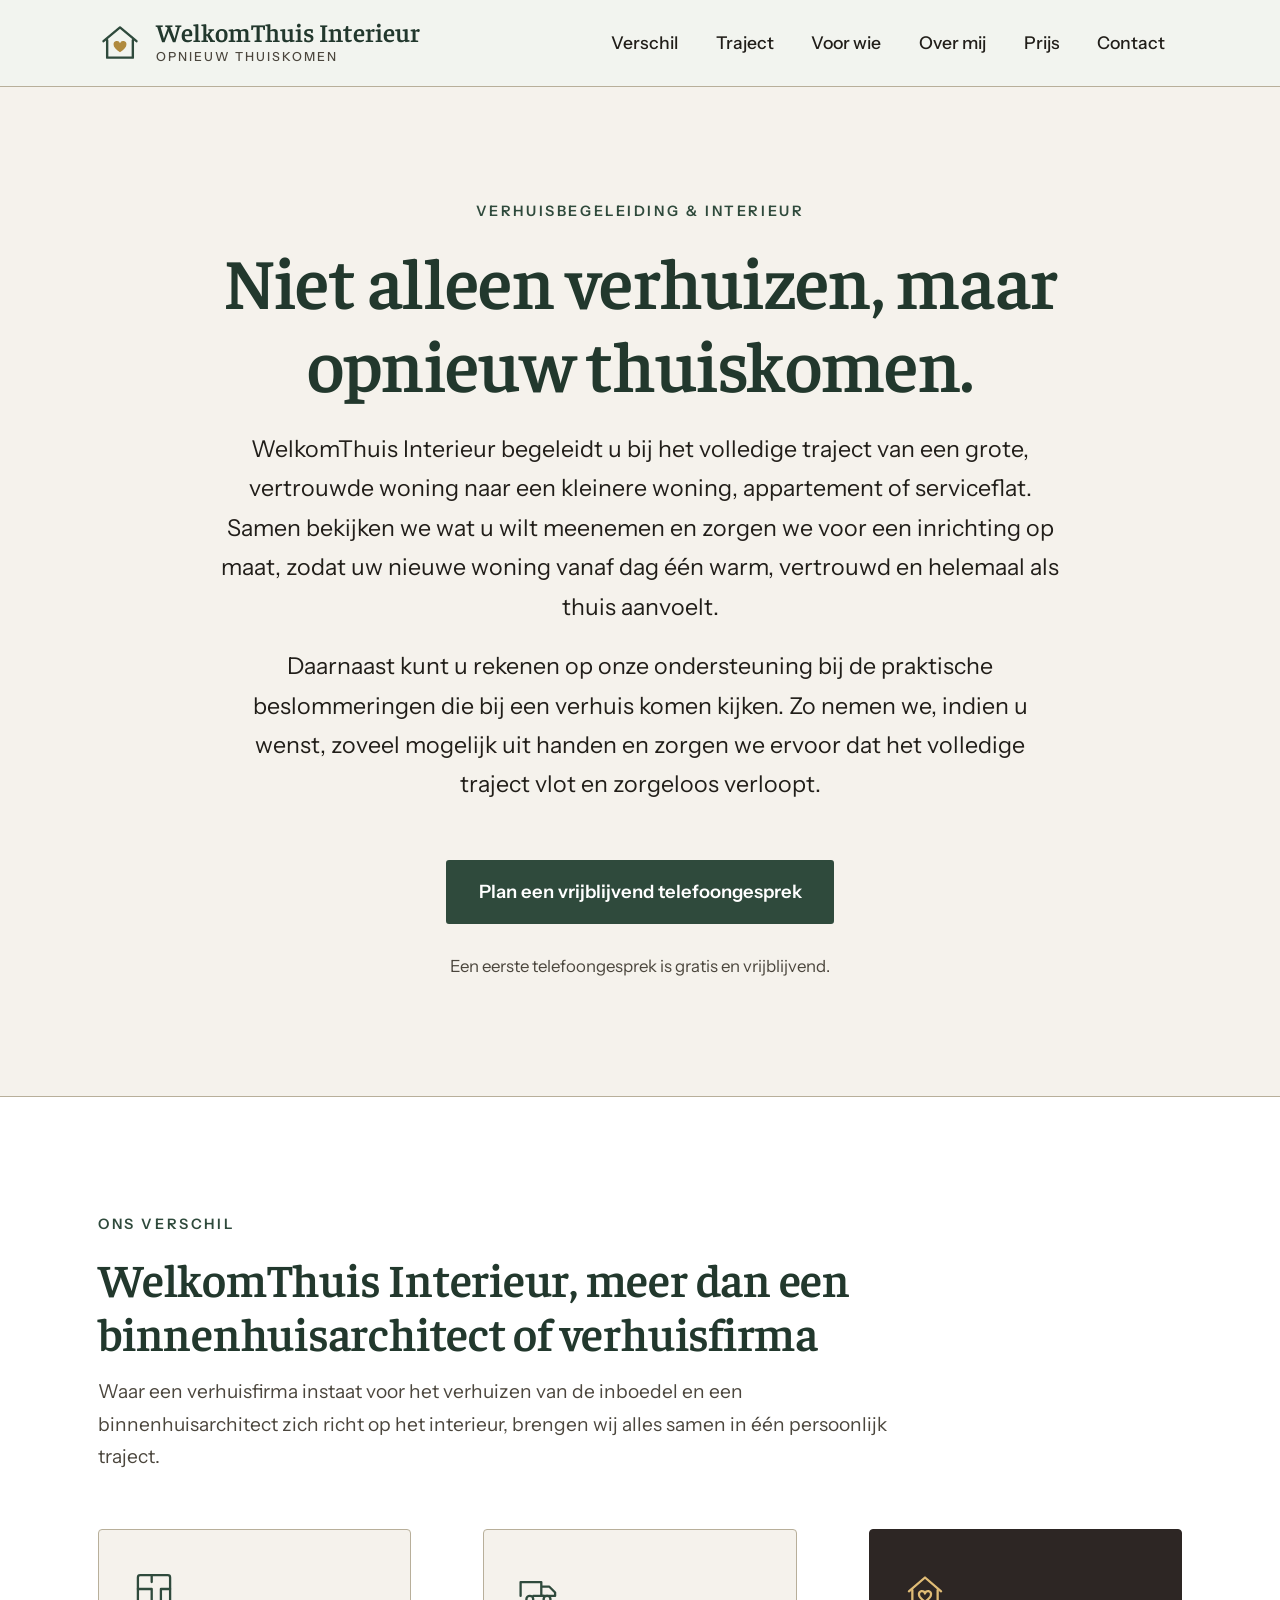
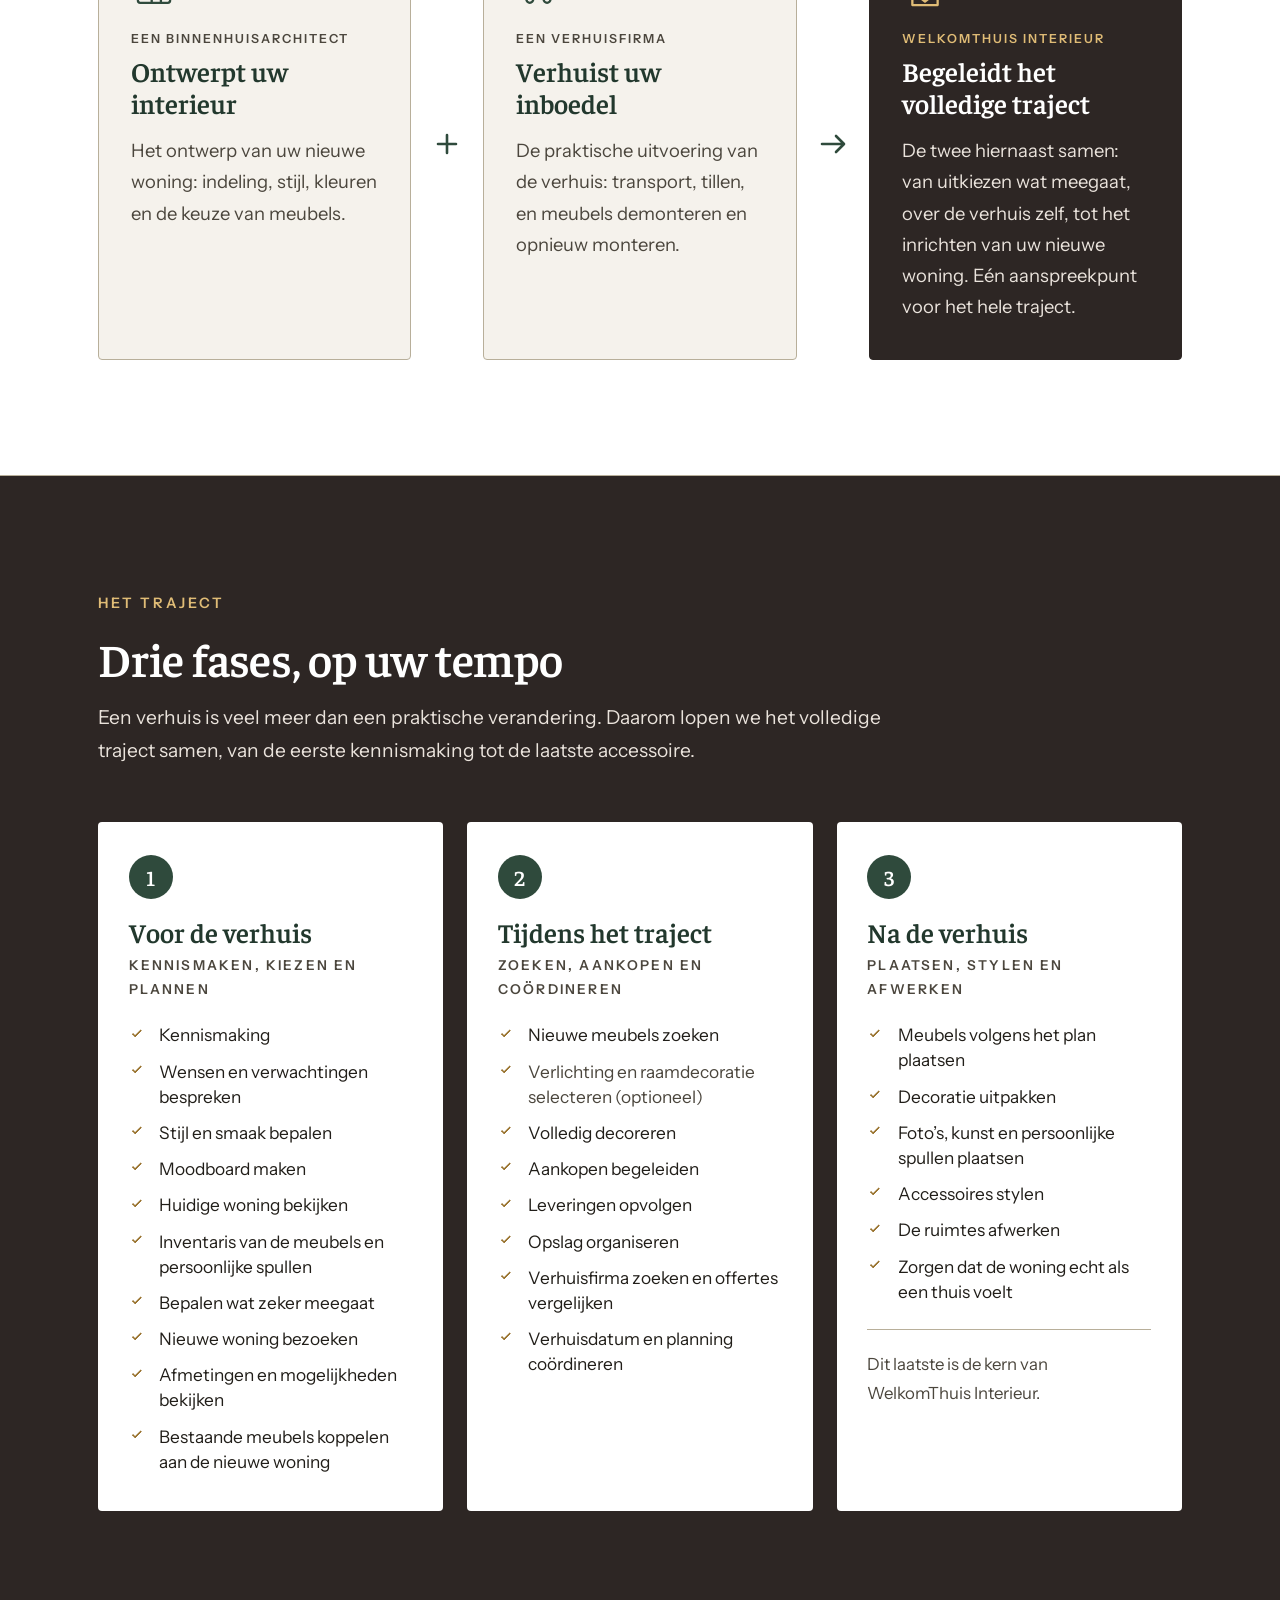
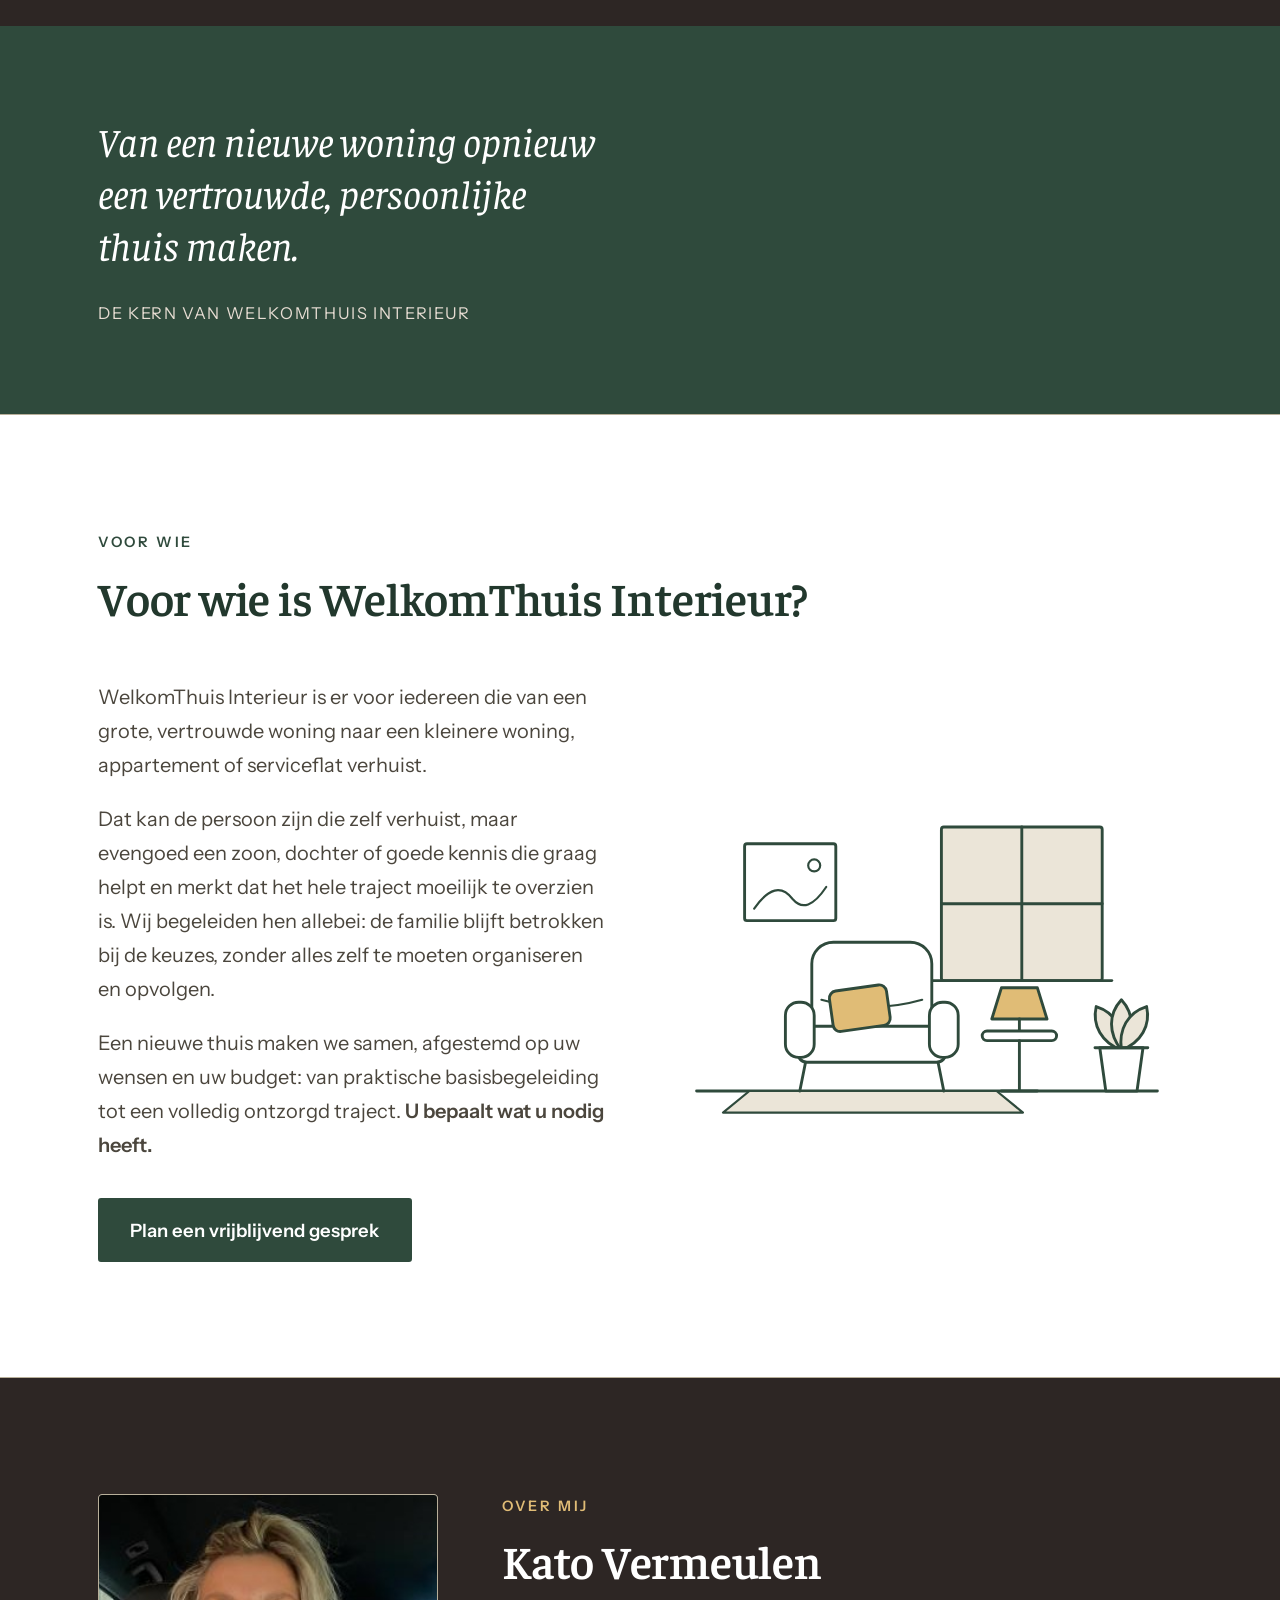
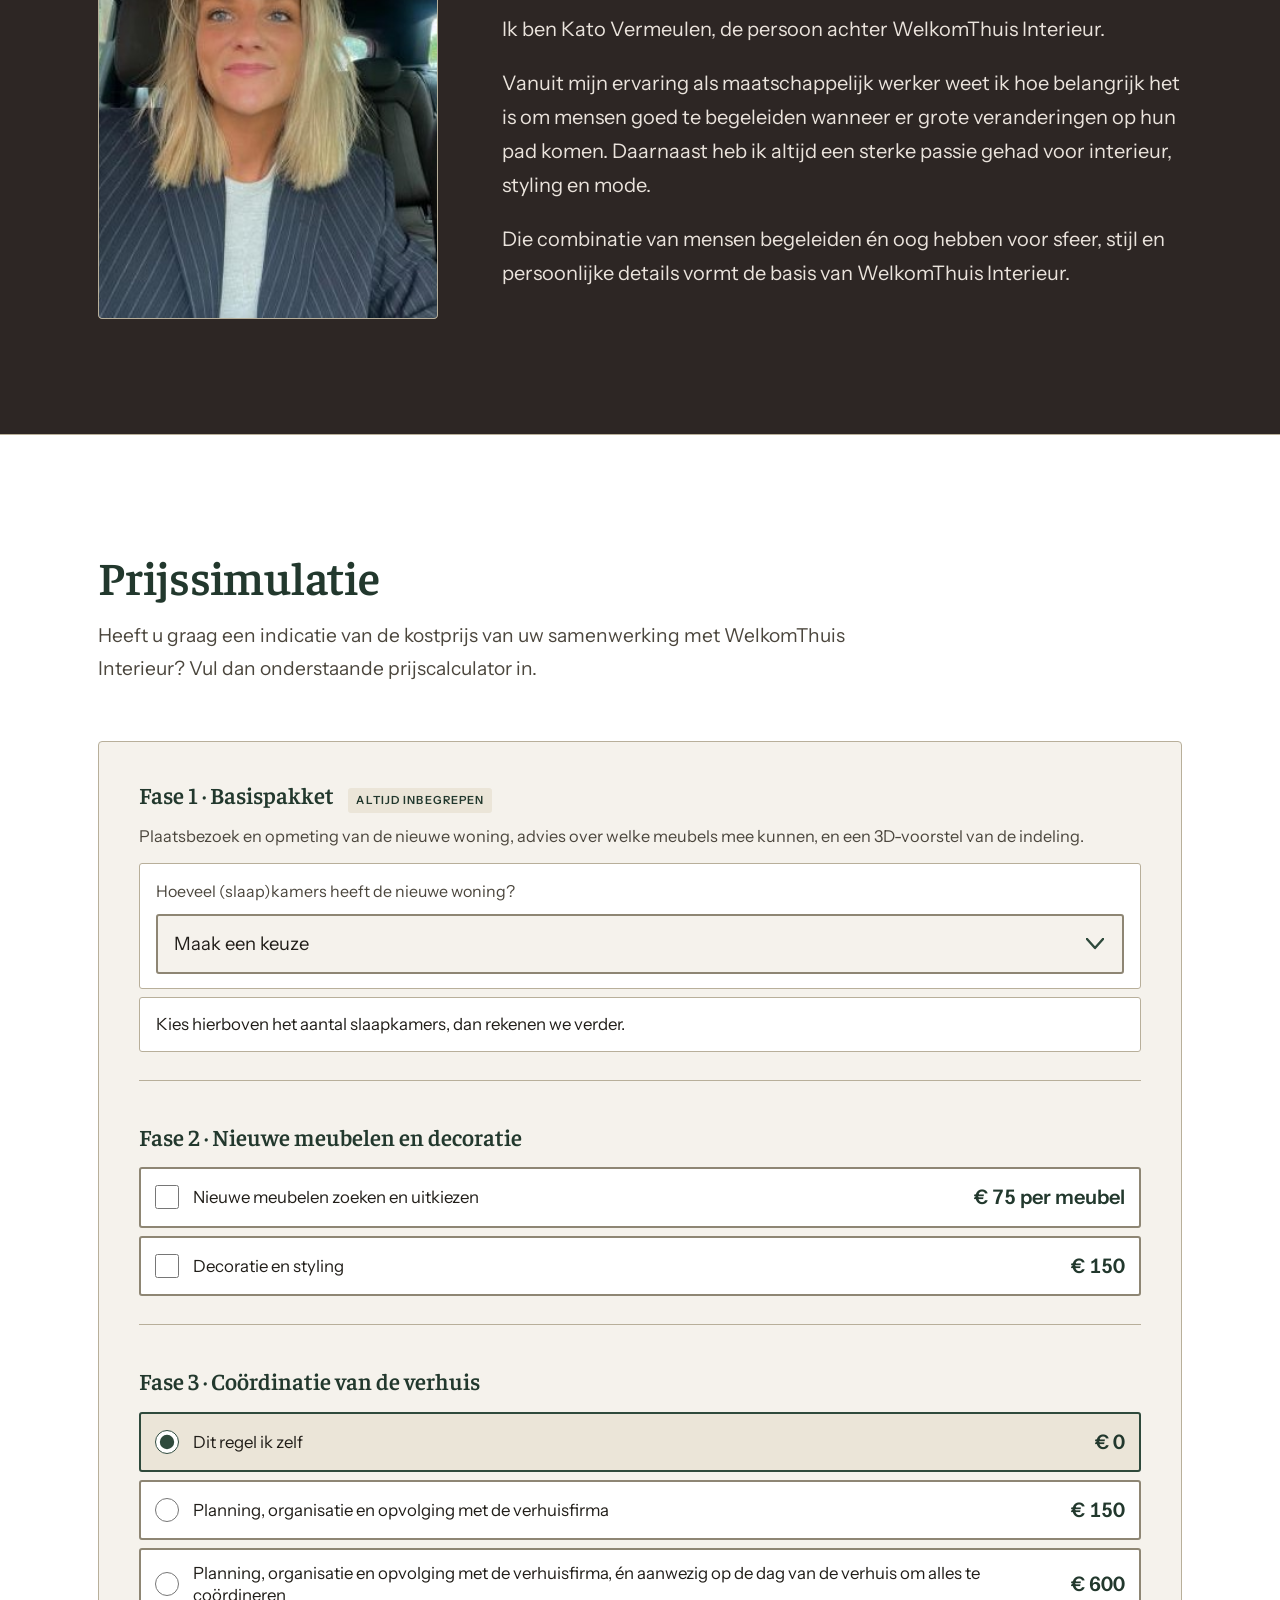
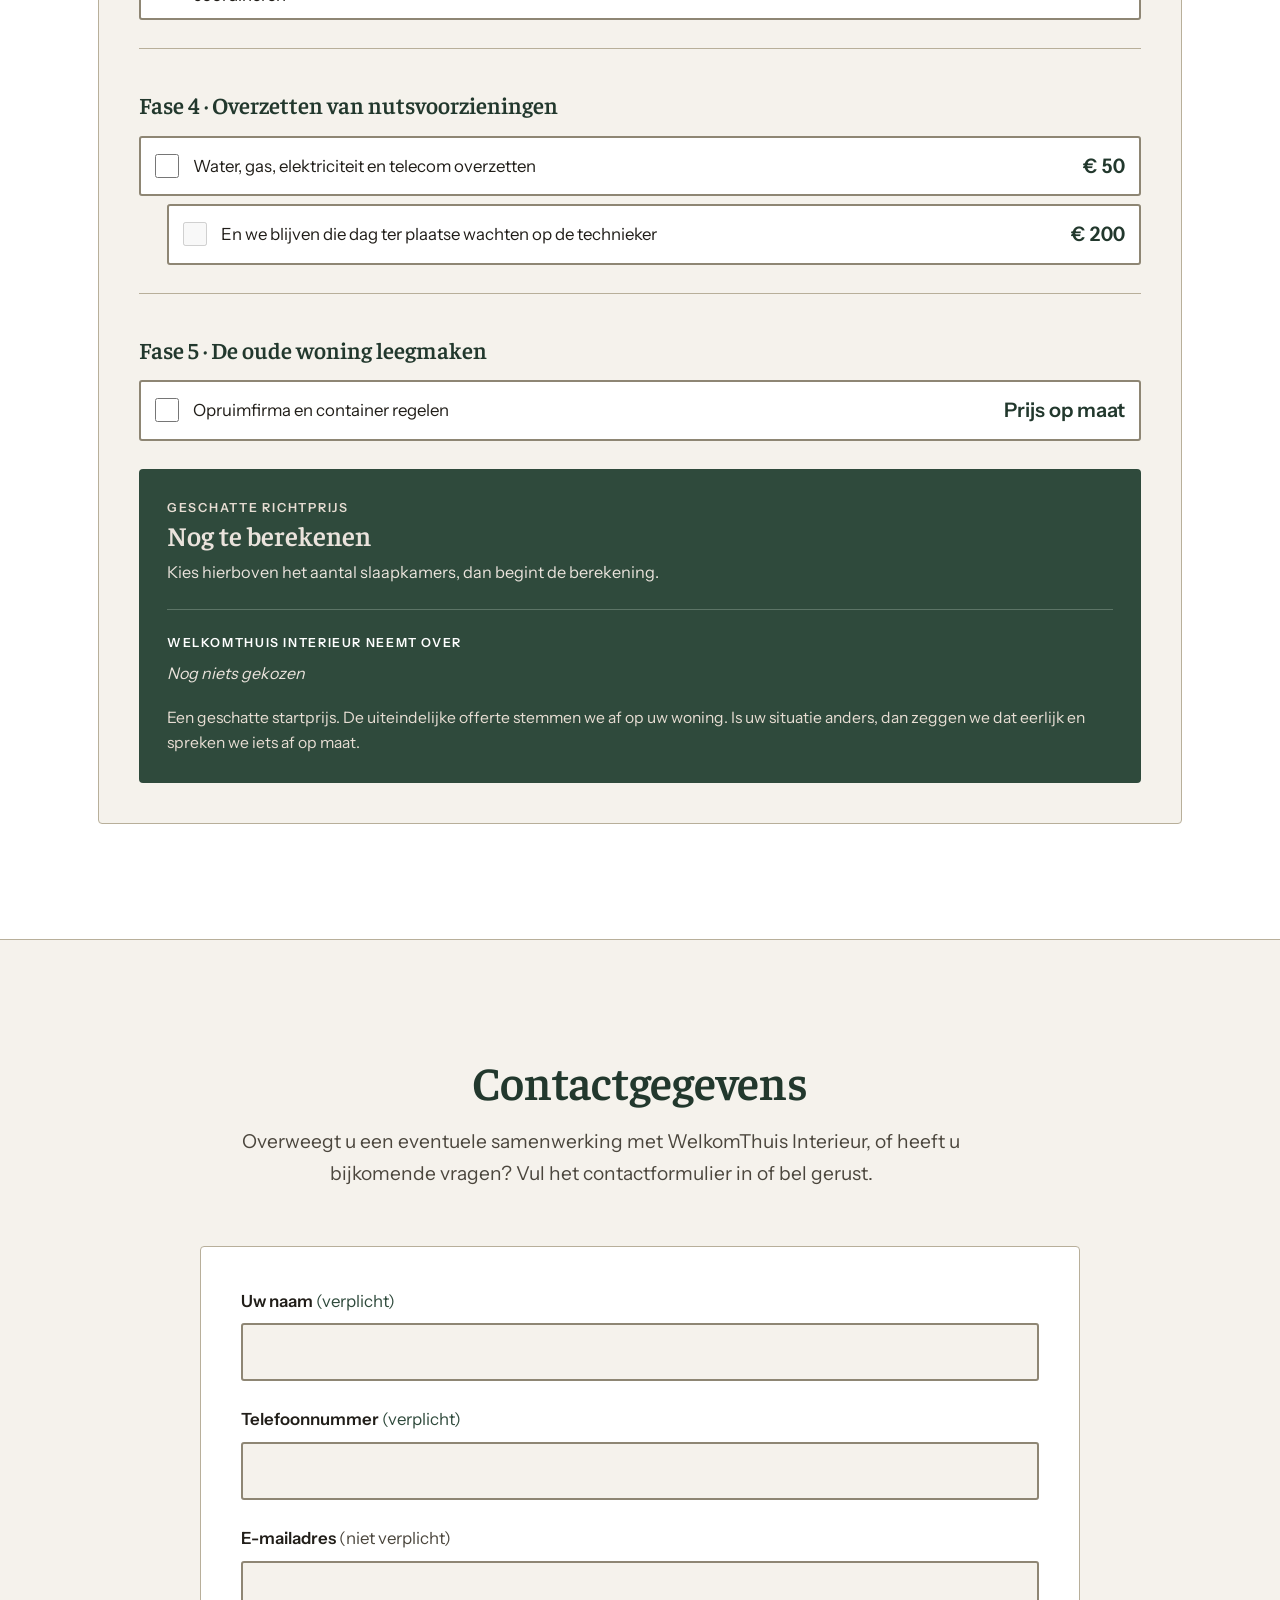
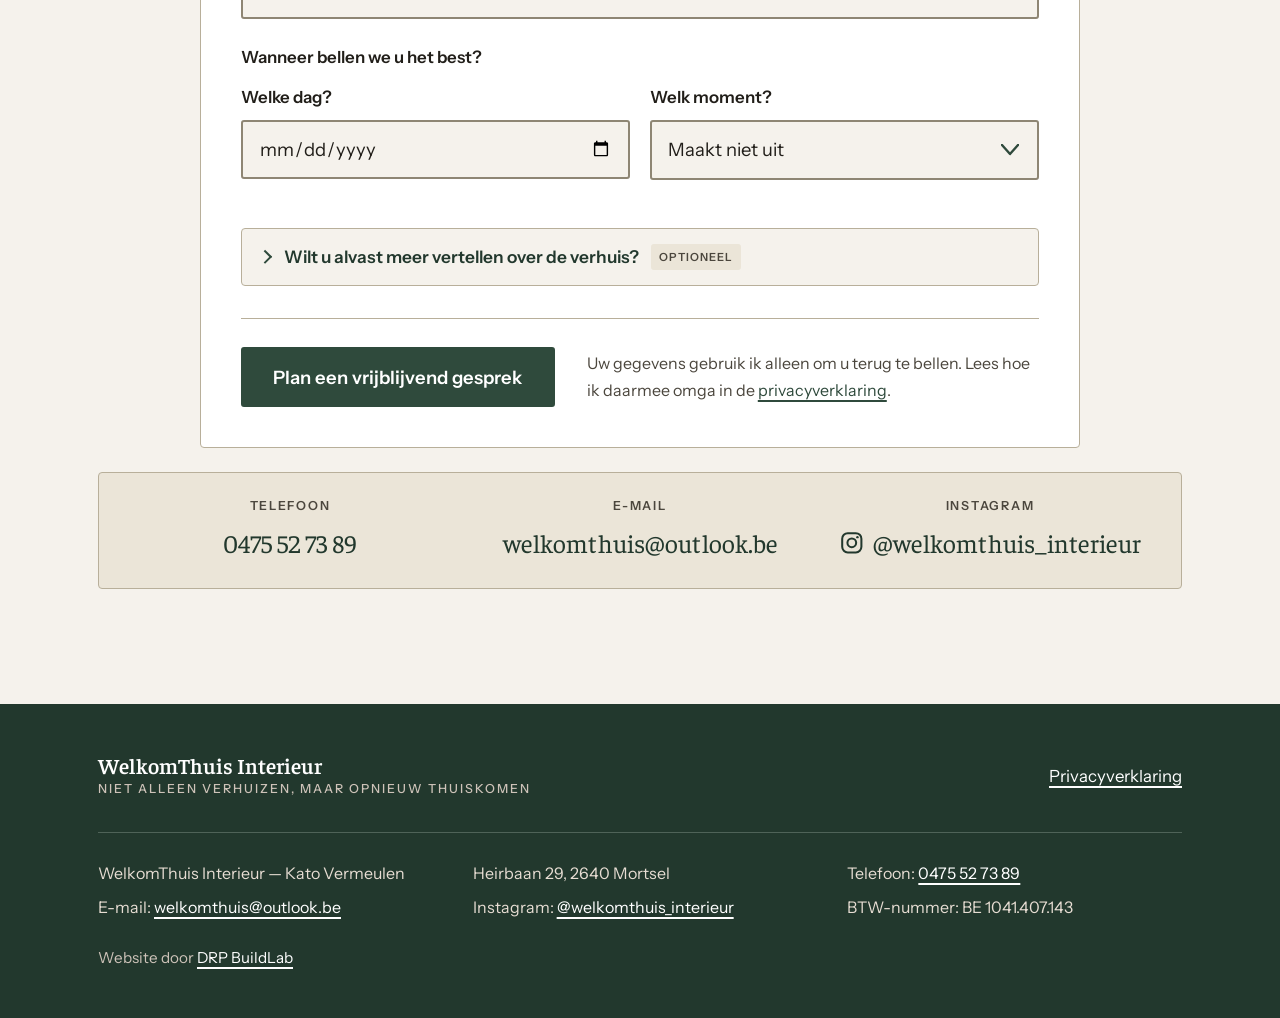
==== commit 16c235b7: "Credit DRP BuildLab in the footer "Website door DRP BuildLab" as the last line of the footer on all " ====
--- a/index.html
+++ b/index.html
@@ -597,6 +597,8 @@
       <span>BTW-nummer: BE 1041.407.143</span>
     </address>
 
+    <p class="foot-note">Website door <a href="https://drpbuildlab.com/nl/">DRP BuildLab</a></p>
+
     
   </div>
 </footer>
--- a/assets/css/site.css
+++ b/assets/css/site.css
@@ -440,6 +440,11 @@
 .legal-dl dt{font-weight:600;color:var(--pine-deep)}
 .legal-dl dd{margin:.2rem 0 0;color:var(--muted)}
 .legal-address{font-style:normal;line-height:1.7}
+/* Een webadres is één woord zonder breekpunt. "www.gegevensbeschermingsautoriteit.be"
+   is 357px breed in een kolom van 265px, en duwde op een telefoon van 320px de
+   hele privacypagina 72px breder dan het scherm. Adressen en e-mails in de
+   juridische tekst mogen daarom overal afbreken. */
+.legal a{overflow-wrap:anywhere}
 .legal-date{font-size:1rem;font-style:italic}
 .legal-back{margin-top:3rem;padding-top:2rem;border-top:1px solid var(--line)}
 
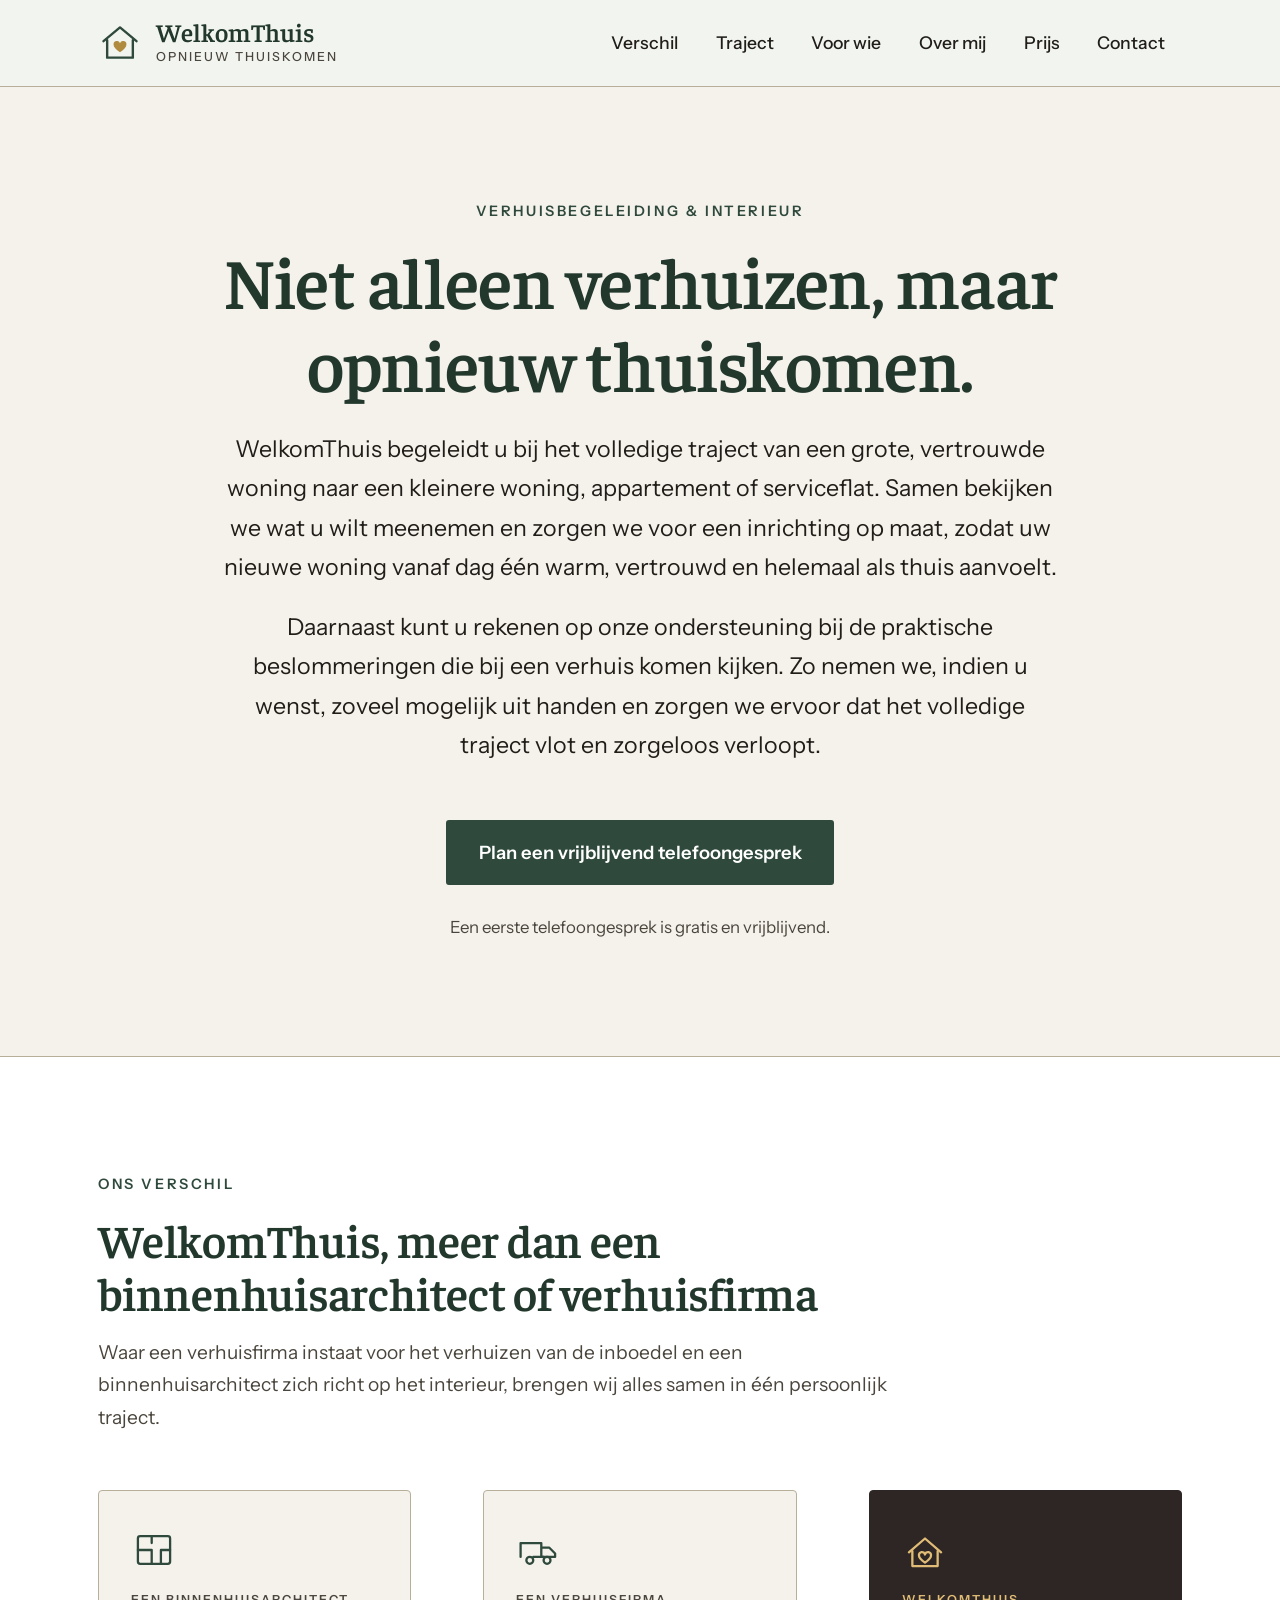
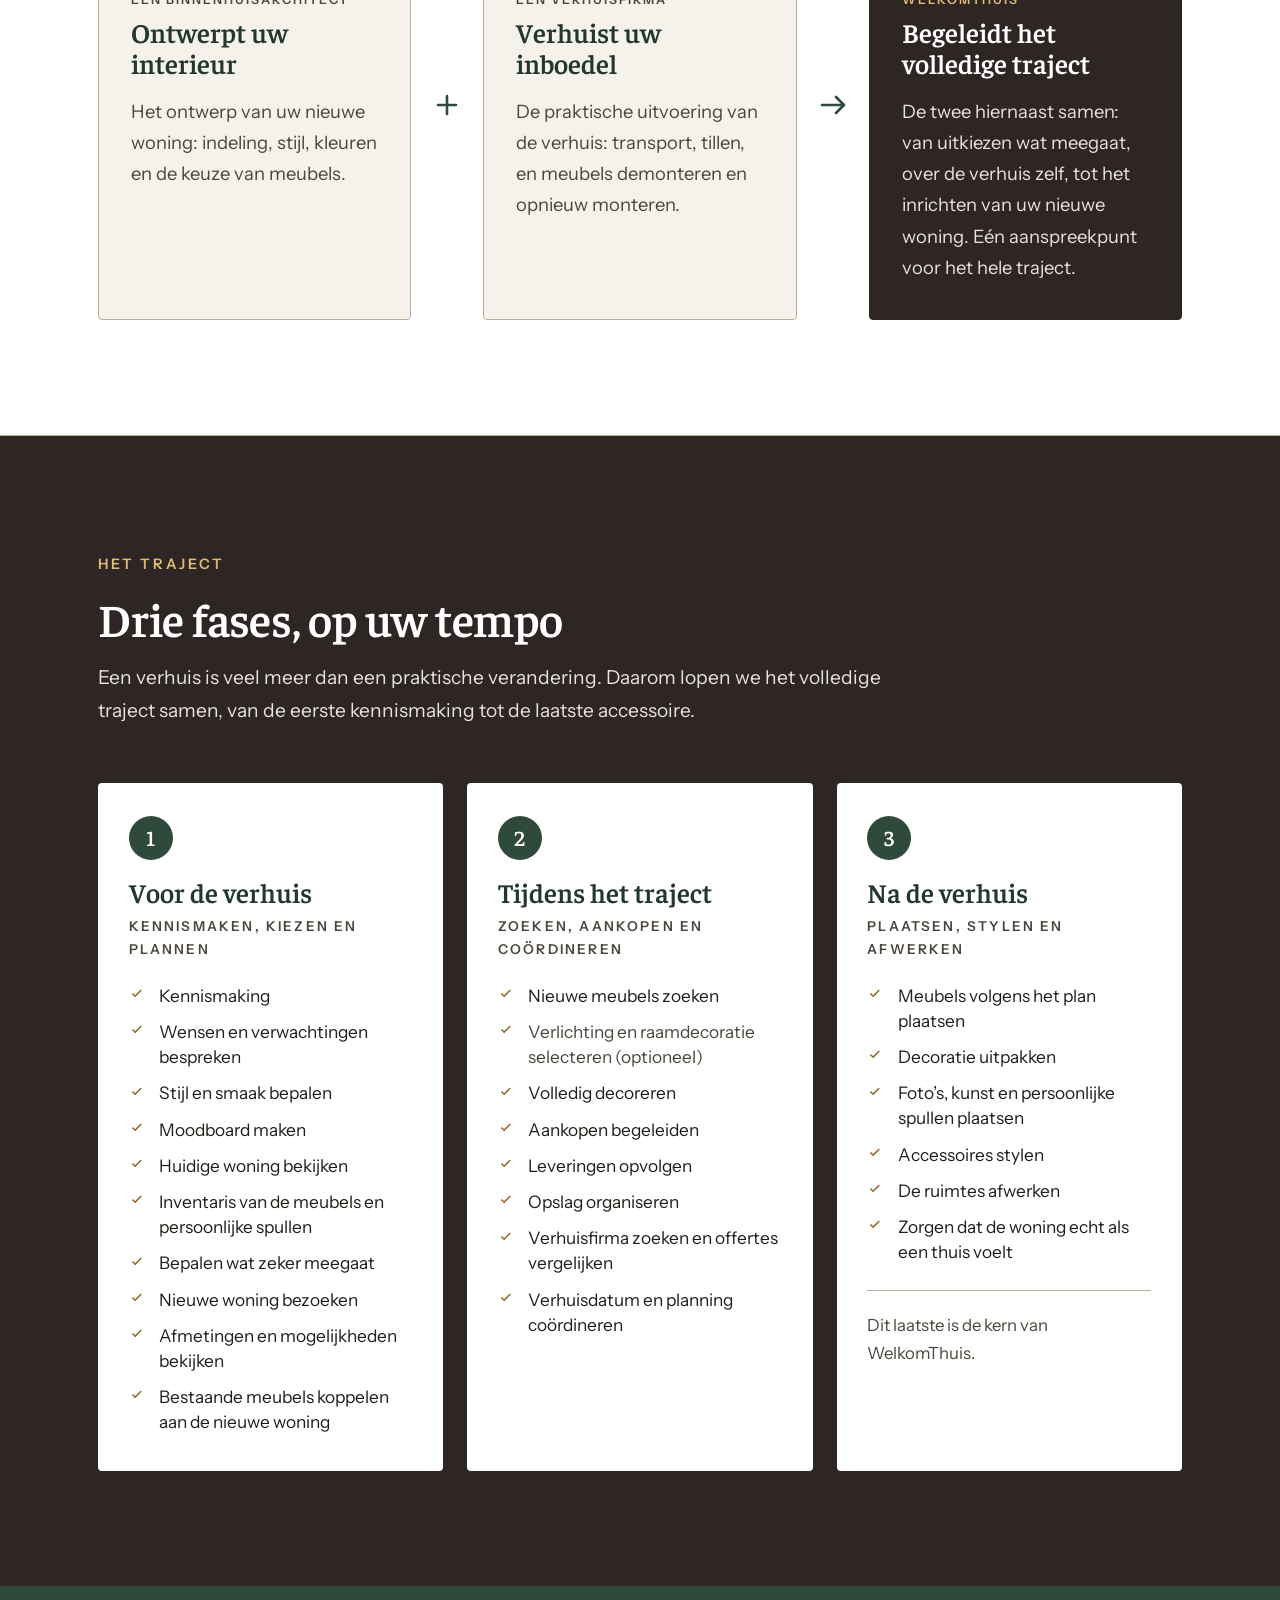
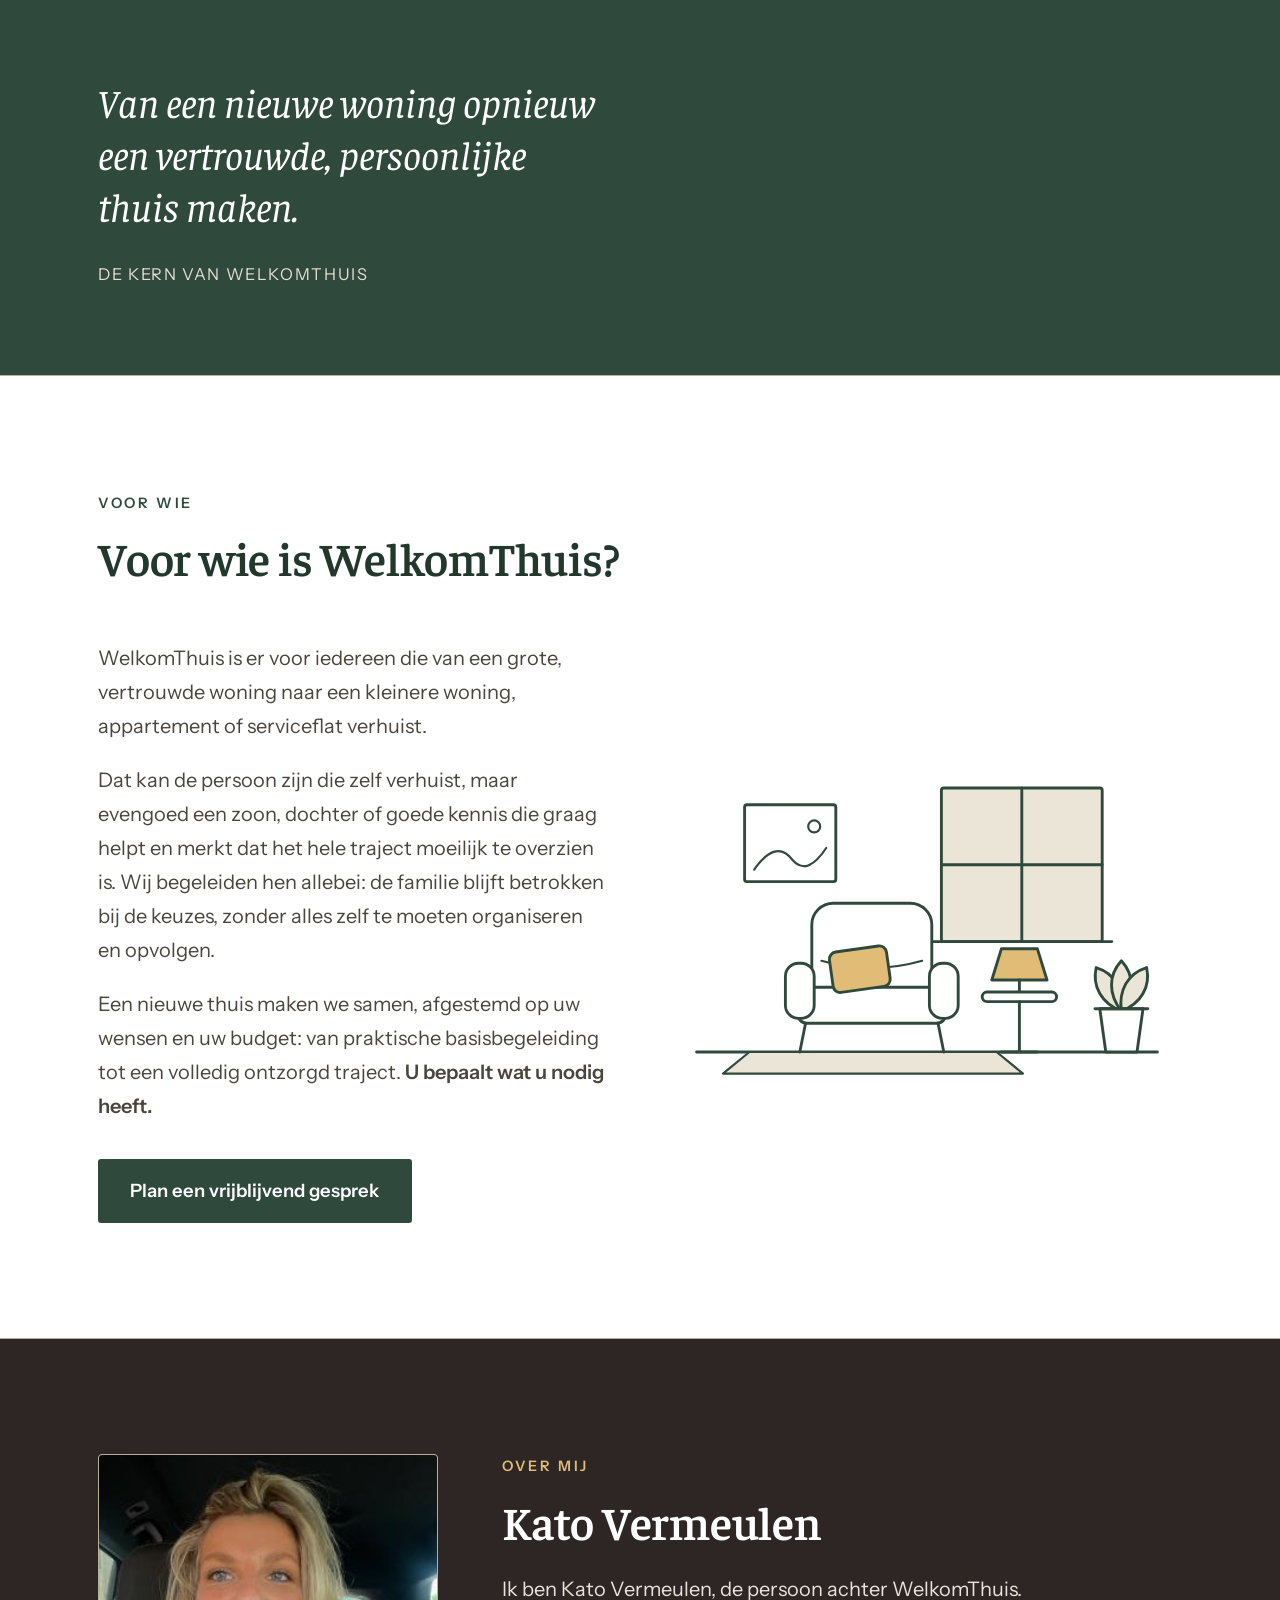
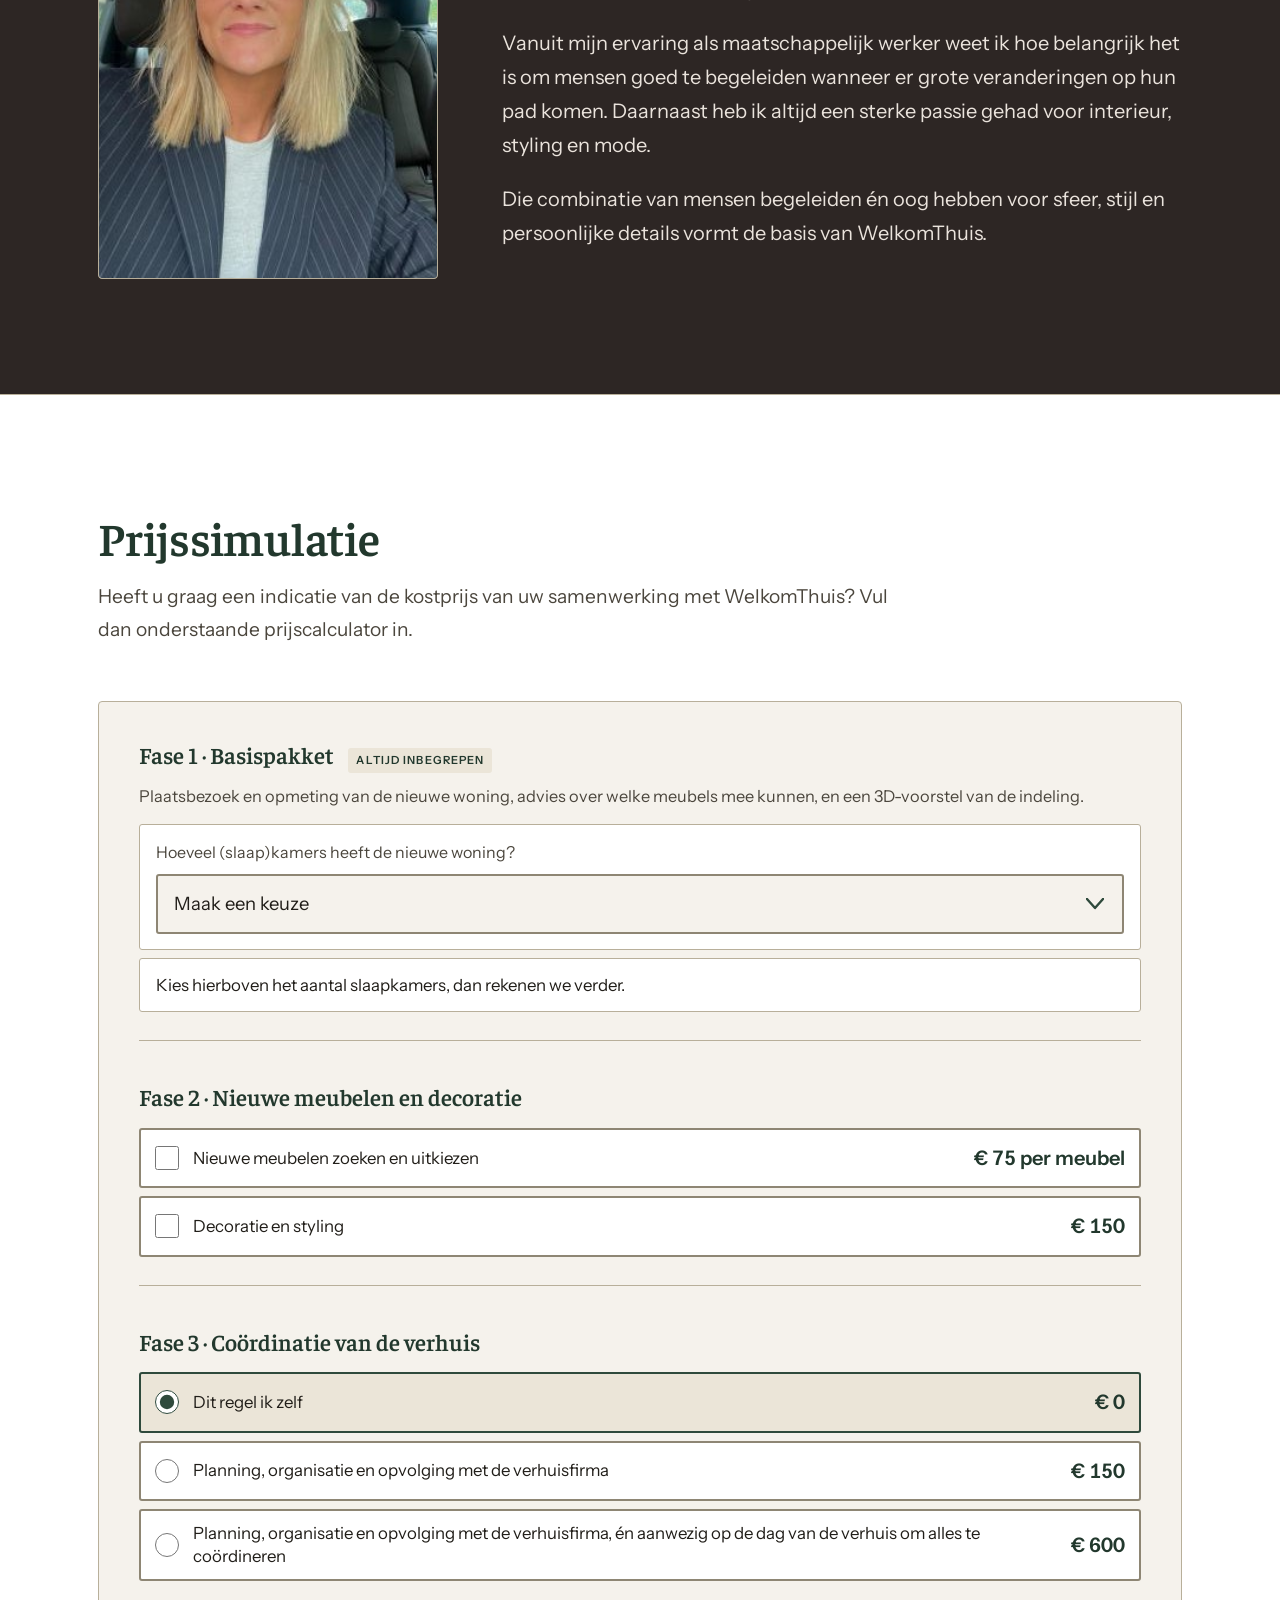
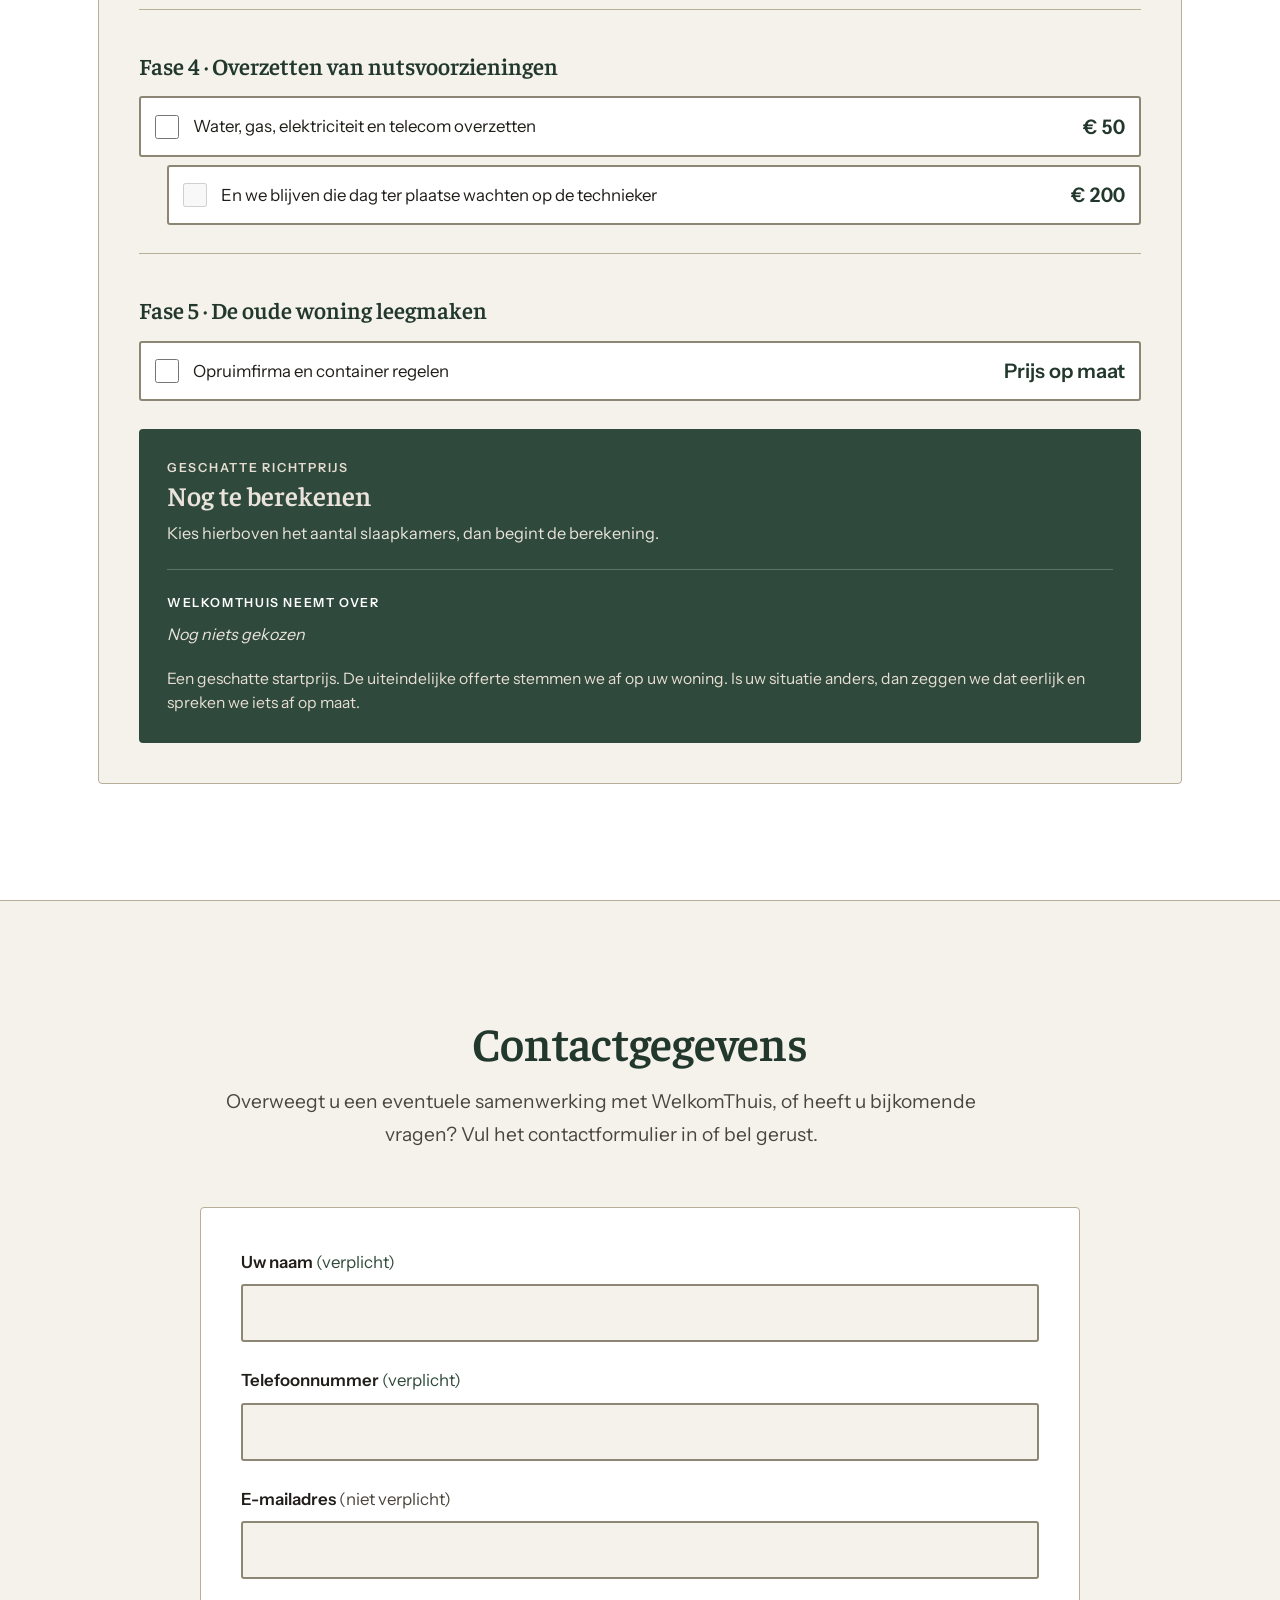
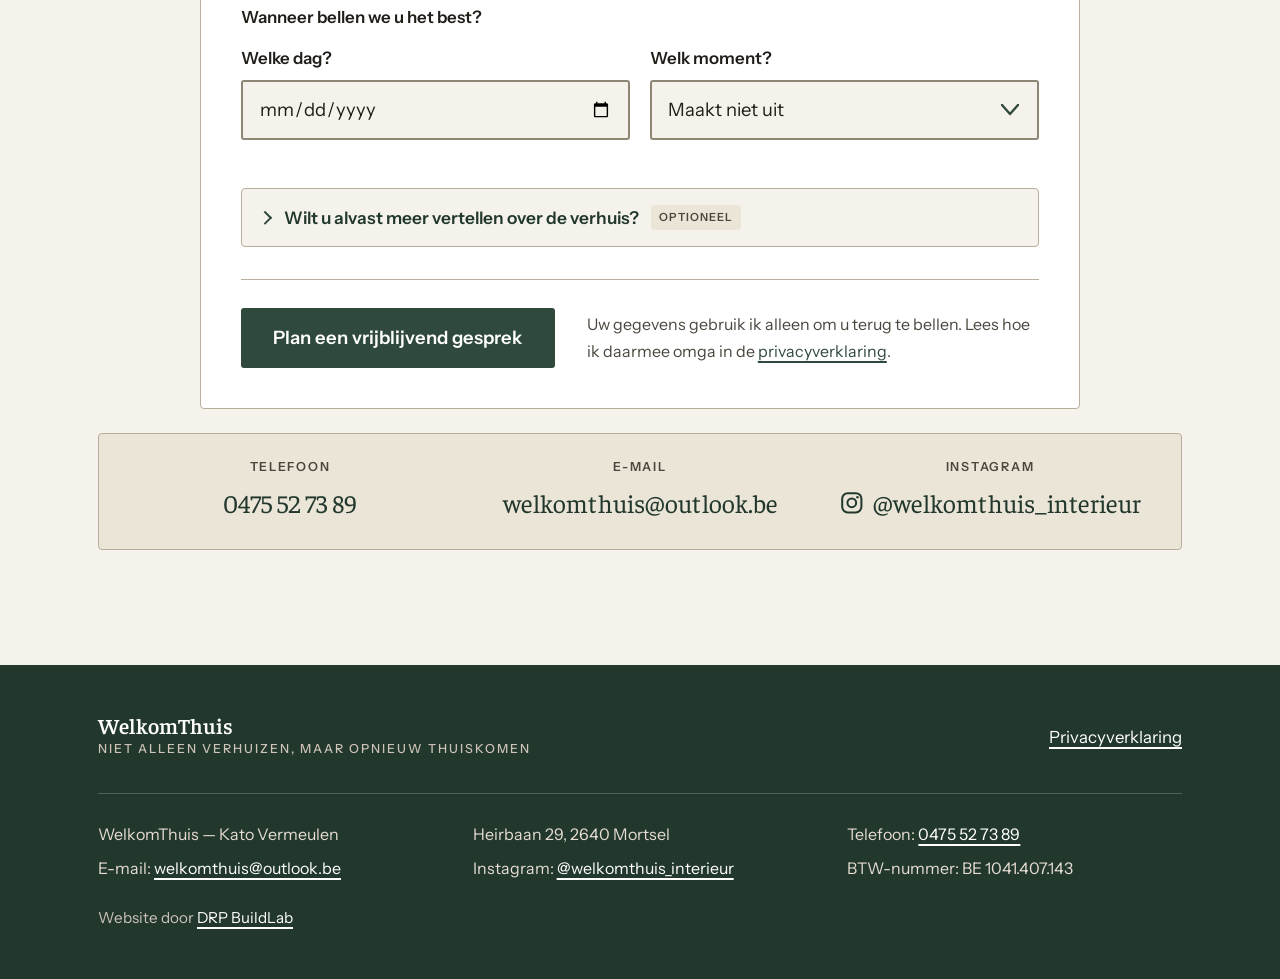
==== commit 14bbf074: "Revert the displayed name to "WelkomThuis" Kato wants to choose the business name herself, so every " ====
--- a/index.html
+++ b/index.html
@@ -3,8 +3,8 @@
 <head>
 <meta charset="utf-8">
 <meta name="viewport" content="width=device-width, initial-scale=1">
-<title>WelkomThuis Interieur — Niet alleen verhuizen, maar opnieuw thuiskomen</title>
-<meta name="description" content="WelkomThuis Interieur begeleidt het volledige traject bij een verhuis naar een kleinere woning of serviceflat: van bepalen wat meegaat tot het inrichten van uw nieuwe thuis.">
+<title>WelkomThuis — Niet alleen verhuizen, maar opnieuw thuiskomen</title>
+<meta name="description" content="WelkomThuis begeleidt het volledige traject bij een verhuis naar een kleinere woning of serviceflat: van bepalen wat meegaat tot het inrichten van uw nieuwe thuis.">
 <link rel="stylesheet" href="assets/css/site.css">
 <!-- Favicon. De .ico staat er voor oudere browsers en voor het standaard
      verzoek naar /favicon.ico; de SVG is scherp op elke maat. -->
@@ -22,14 +22,14 @@
 
 <header class="site-head">
   <div class="wrap head-inner">
-    <a class="brand" href="#top" aria-label="WelkomThuis Interieur — naar boven">
+    <a class="brand" href="#top" aria-label="WelkomThuis — naar boven">
       <svg viewBox="0 0 48 48" fill="none" aria-hidden="true">
         <path d="M6 22 24 7l18 15" stroke="#2F4A3C" stroke-width="2.6" stroke-linecap="round" stroke-linejoin="round"/>
         <path d="M10 21v19h28V21" stroke="#2F4A3C" stroke-width="2.6" stroke-linecap="round" stroke-linejoin="round"/>
         <path d="M24 34c-4.6-3.2-7-5.4-7-8.2a3.6 3.6 0 0 1 7-1.5 3.6 3.6 0 0 1 7 1.5c0 2.8-2.4 5-7 8.2Z" fill="#B08A3E"/>
       </svg>
       <span>
-        <span class="brand-name">WelkomThuis Interieur</span>
+        <span class="brand-name">WelkomThuis</span>
         <span class="brand-sub">Opnieuw thuiskomen</span>
       </span>
     </a>
@@ -56,7 +56,7 @@
     <div class="wrap hero-inner">
       <span class="eyebrow rise d1">Verhuisbegeleiding &amp; interieur</span>
       <h1 class="rise d1">Niet alleen verhuizen, maar opnieuw thuiskomen.</h1>
-      <p class="hero-lead rise d2">WelkomThuis Interieur begeleidt u bij het volledige traject van een grote, vertrouwde woning naar een kleinere woning, appartement of serviceflat. Samen bekijken we wat u wilt meenemen en zorgen we voor een inrichting op maat, zodat uw nieuwe woning vanaf dag één warm, vertrouwd en helemaal als thuis aanvoelt.</p>
+      <p class="hero-lead rise d2">WelkomThuis begeleidt u bij het volledige traject van een grote, vertrouwde woning naar een kleinere woning, appartement of serviceflat. Samen bekijken we wat u wilt meenemen en zorgen we voor een inrichting op maat, zodat uw nieuwe woning vanaf dag één warm, vertrouwd en helemaal als thuis aanvoelt.</p>
       <p class="hero-lead rise d2">Daarnaast kunt u rekenen op onze ondersteuning bij de praktische beslommeringen die bij een verhuis komen kijken. Zo nemen we, indien u wenst, zoveel mogelijk uit handen en zorgen we ervoor dat het volledige traject vlot en zorgeloos verloopt.</p>
       <div class="btn-row rise d3">
         <a class="btn btn-primary" href="#contact">Plan een vrijblijvend telefoongesprek</a>
@@ -69,7 +69,7 @@
     <div class="wrap">
       <div class="band-head">
         <span class="eyebrow">Ons verschil</span>
-        <h2>WelkomThuis Interieur, meer dan een binnenhuis&shy;architect of verhuis&shy;firma</h2>
+        <h2>WelkomThuis, meer dan een binnenhuis&shy;architect of verhuis&shy;firma</h2>
         <p>Waar een verhuisfirma instaat voor het verhuizen van de inboedel en een binnenhuisarchitect zich richt op het interieur, brengen wij alles samen in één persoonlijk traject.</p>
       </div>
       <div class="cards">
@@ -103,7 +103,7 @@
           <svg viewBox="0 0 40 40" fill="none" stroke="currentColor" stroke-width="2" stroke-linecap="round" stroke-linejoin="round" aria-hidden="true">
             <path d="M6 22 20 10l14 12"/><path d="M9 21v13h22V21"/><path d="M20 31c-3.4-2.4-5.2-4-5.2-6a2.6 2.6 0 0 1 5.2-1.1 2.6 2.6 0 0 1 5.2 1.1c0 2-1.8 3.6-5.2 6Z"/>
           </svg>
-          <span class="card__tag">WelkomThuis Interieur</span>
+          <span class="card__tag">WelkomThuis</span>
           <h3>Begeleidt het volledige traject</h3>
           <p>De twee hiernaast samen: van uitkiezen wat meegaat, over de verhuis zelf, tot het inrichten van uw nieuwe woning. Eén aanspreekpunt voor het hele traject.</p>
         </article>
@@ -163,7 +163,7 @@
             <li>De ruimtes afwerken</li>
             <li>Zorgen dat de woning echt als een thuis voelt</li>
           </ul>
-          <p class="phase__foot">Dit laatste is de kern van WelkomThuis Interieur.</p>
+          <p class="phase__foot">Dit laatste is de kern van WelkomThuis.</p>
         </article>
       </div>
     </div>
@@ -173,7 +173,7 @@
     <div class="wrap">
       <blockquote>
         Van een nieuwe woning opnieuw een vertrouwde, persoonlijke thuis maken.
-        <cite>De kern van WelkomThuis Interieur</cite>
+        <cite>De kern van WelkomThuis</cite>
       </blockquote>
     </div>
   </section>
@@ -182,11 +182,11 @@
     <div class="wrap">
       <div class="band-head">
         <span class="eyebrow">Voor wie</span>
-        <h2>Voor wie is WelkomThuis Interieur?</h2>
+        <h2>Voor wie is WelkomThuis?</h2>
       </div>
       <div class="audience">
         <div>
-          <p>WelkomThuis Interieur is er voor iedereen die van een grote, vertrouwde woning naar een kleinere woning, appartement of serviceflat verhuist.</p>
+          <p>WelkomThuis is er voor iedereen die van een grote, vertrouwde woning naar een kleinere woning, appartement of serviceflat verhuist.</p>
           <p>Dat kan de persoon zijn die zelf verhuist, maar evengoed een zoon, dochter of goede kennis die graag helpt en merkt dat het hele traject moeilijk te overzien is. Wij begeleiden hen allebei: de familie blijft betrokken bij de keuzes, zonder alles zelf te moeten organiseren en opvolgen.</p>
           <p>Een nieuwe thuis maken we samen, afgestemd op uw wensen en uw budget: van praktische basisbegeleiding tot een volledig ontzorgd traject. <strong>U bepaalt wat u nodig heeft.</strong></p>
           <div class="btn-row">
@@ -239,14 +239,14 @@
     <div class="wrap">
       <div class="about-grid">
         <div class="portrait">
-          <img src="assets/img/kato-vermeulen.jpg" alt="Kato Vermeulen, de persoon achter WelkomThuis Interieur" width="477" height="358" loading="lazy">
+          <img src="assets/img/kato-vermeulen.jpg" alt="Kato Vermeulen, de persoon achter WelkomThuis" width="477" height="358" loading="lazy">
         </div>
         <div class="about-body">
           <span class="eyebrow">Over mij</span>
           <h2>Kato Vermeulen</h2>
-          <p>Ik ben Kato Vermeulen, de persoon achter WelkomThuis Interieur.</p>
+          <p>Ik ben Kato Vermeulen, de persoon achter WelkomThuis.</p>
           <p>Vanuit mijn ervaring als maatschappelijk werker weet ik hoe belangrijk het is om mensen goed te begeleiden wanneer er grote veranderingen op hun pad komen. Daarnaast heb ik altijd een sterke passie gehad voor interieur, styling en mode.</p>
-          <p>Die combinatie van mensen begeleiden én oog hebben voor sfeer, stijl en persoonlijke details vormt de basis van WelkomThuis Interieur.</p>
+          <p>Die combinatie van mensen begeleiden én oog hebben voor sfeer, stijl en persoonlijke details vormt de basis van WelkomThuis.</p>
         </div>
       </div>
 
@@ -260,7 +260,7 @@
     <div class="wrap">
       <div class="band-head">
         <h2>Prijs&shy;simulatie</h2>
-        <p>Heeft u graag een indicatie van de kostprijs van uw samenwerking met WelkomThuis Interieur? Vul dan onderstaande prijscalculator in.</p>
+        <p>Heeft u graag een indicatie van de kostprijs van uw samenwerking met WelkomThuis? Vul dan onderstaande prijscalculator in.</p>
       </div>
 
       <div class="calc">
@@ -361,7 +361,7 @@
           <p class="calc__hint" id="calcHint">Kies hierboven het aantal slaapkamers, dan begint de berekening.</p>
           <div class="calc__verdeling">
             <div>
-              <h4>WelkomThuis Interieur neemt over</h4>
+              <h4>WelkomThuis neemt over</h4>
               <ul id="calcWij"></ul>
             </div>
           </div>
@@ -377,7 +377,7 @@
     <div class="wrap">
       <div class="band-head">
         <h2>Contact&shy;gegevens</h2>
-        <p>Overweegt u een eventuele samenwerking met WelkomThuis Interieur, of heeft u bijkomende vragen? Vul het contactformulier in of bel gerust.</p>
+        <p>Overweegt u een eventuele samenwerking met WelkomThuis, of heeft u bijkomende vragen? Vul het contactformulier in of bel gerust.</p>
       </div>
 
       <!-- Netlify Forms: name en het verborgen form-name veld moeten gelijk
@@ -577,7 +577,7 @@
   <div class="wrap">
     <div class="foot-inner">
       <span>
-        <span class="brand-name">WelkomThuis Interieur</span>
+        <span class="brand-name">WelkomThuis</span>
         <span class="brand-sub">Niet alleen verhuizen, maar opnieuw thuiskomen</span>
       </span>
       <nav class="foot-nav" aria-label="Juridisch">
@@ -589,7 +589,7 @@
          economisch recht (boek VI en XII): een bezoeker moet weten met wie hij
          zakendoet en hoe hij die snel bereikt. Zie SECURITY.md par. 4. -->
     <address class="foot-legal">
-      <span>WelkomThuis Interieur &mdash; Kato Vermeulen</span>
+      <span>WelkomThuis &mdash; Kato Vermeulen</span>
       <span>Heirbaan 29, 2640 Mortsel</span>
       <span>Telefoon: <a href="tel:+32475527389">0475 52 73 89</a></span>
       <span>E-mail: <a href="mailto:welkomthuis@outlook.be">welkomthuis@outlook.be</a></span>
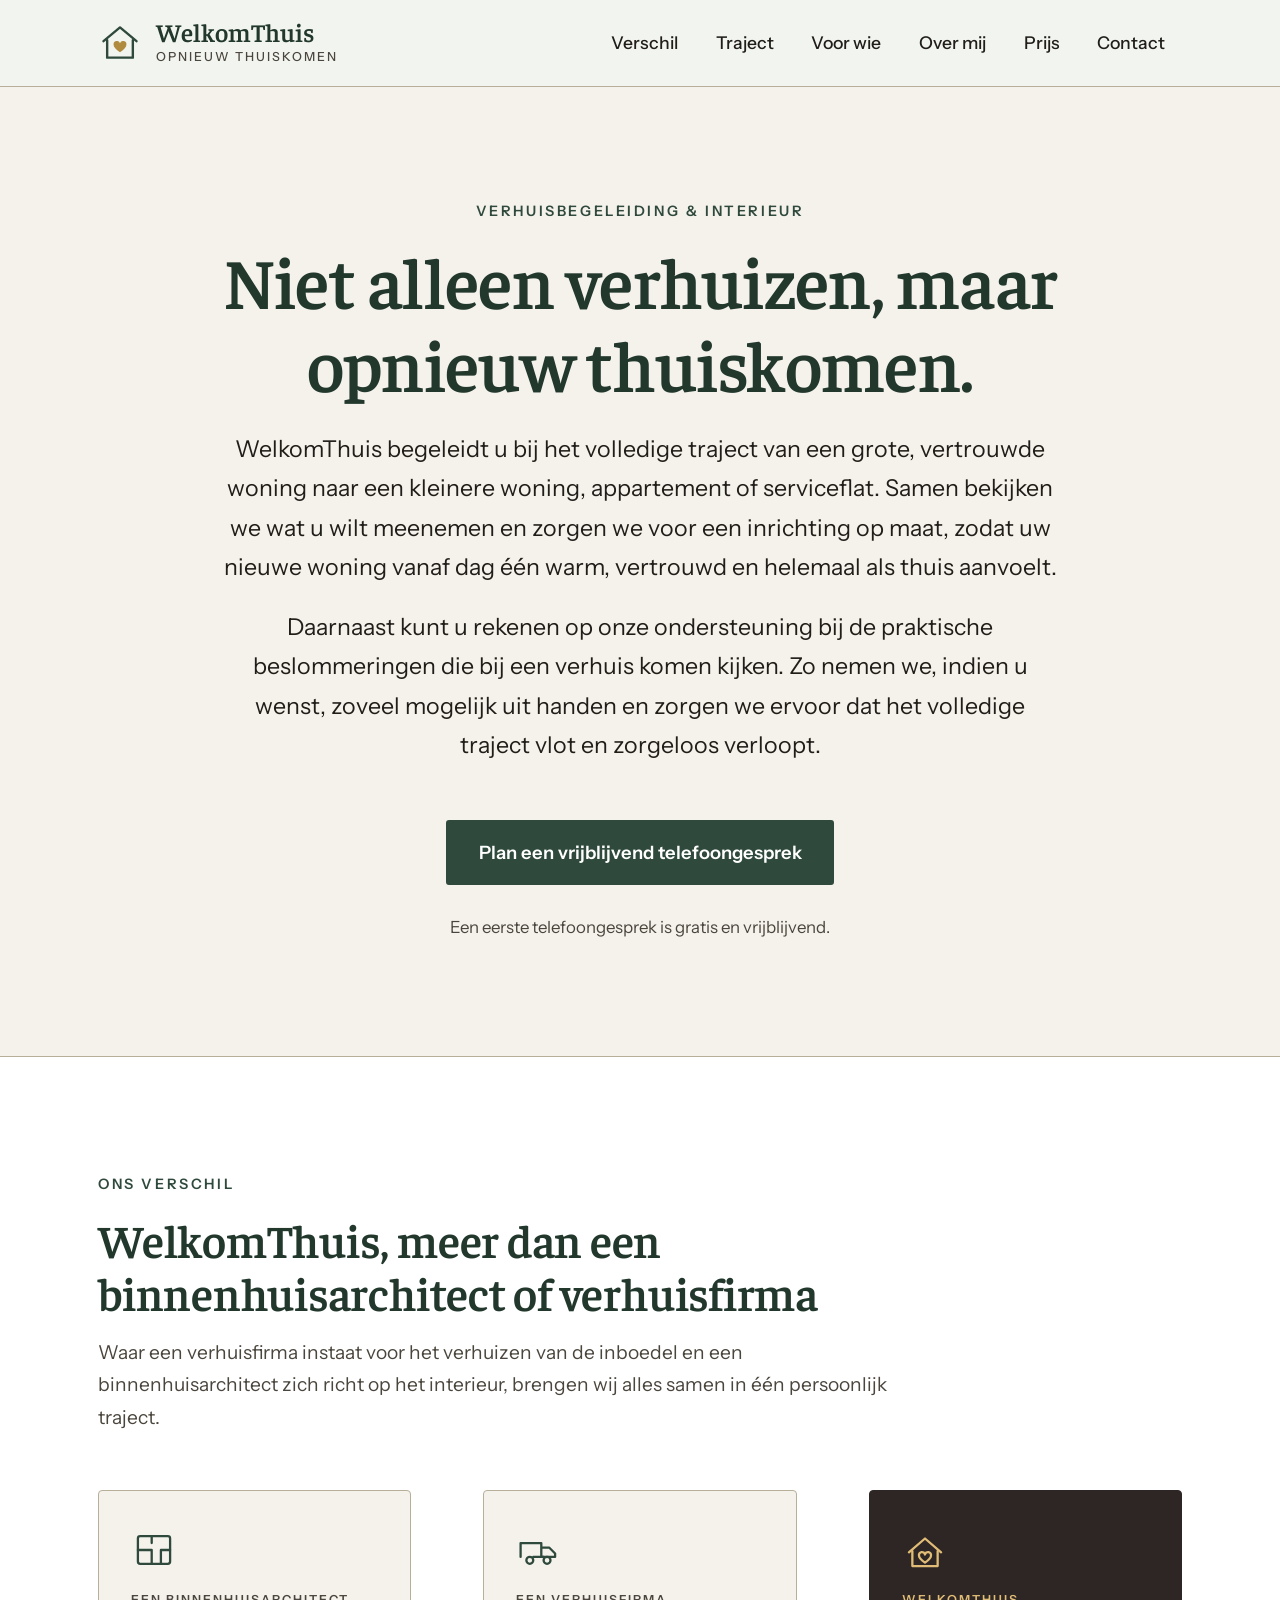
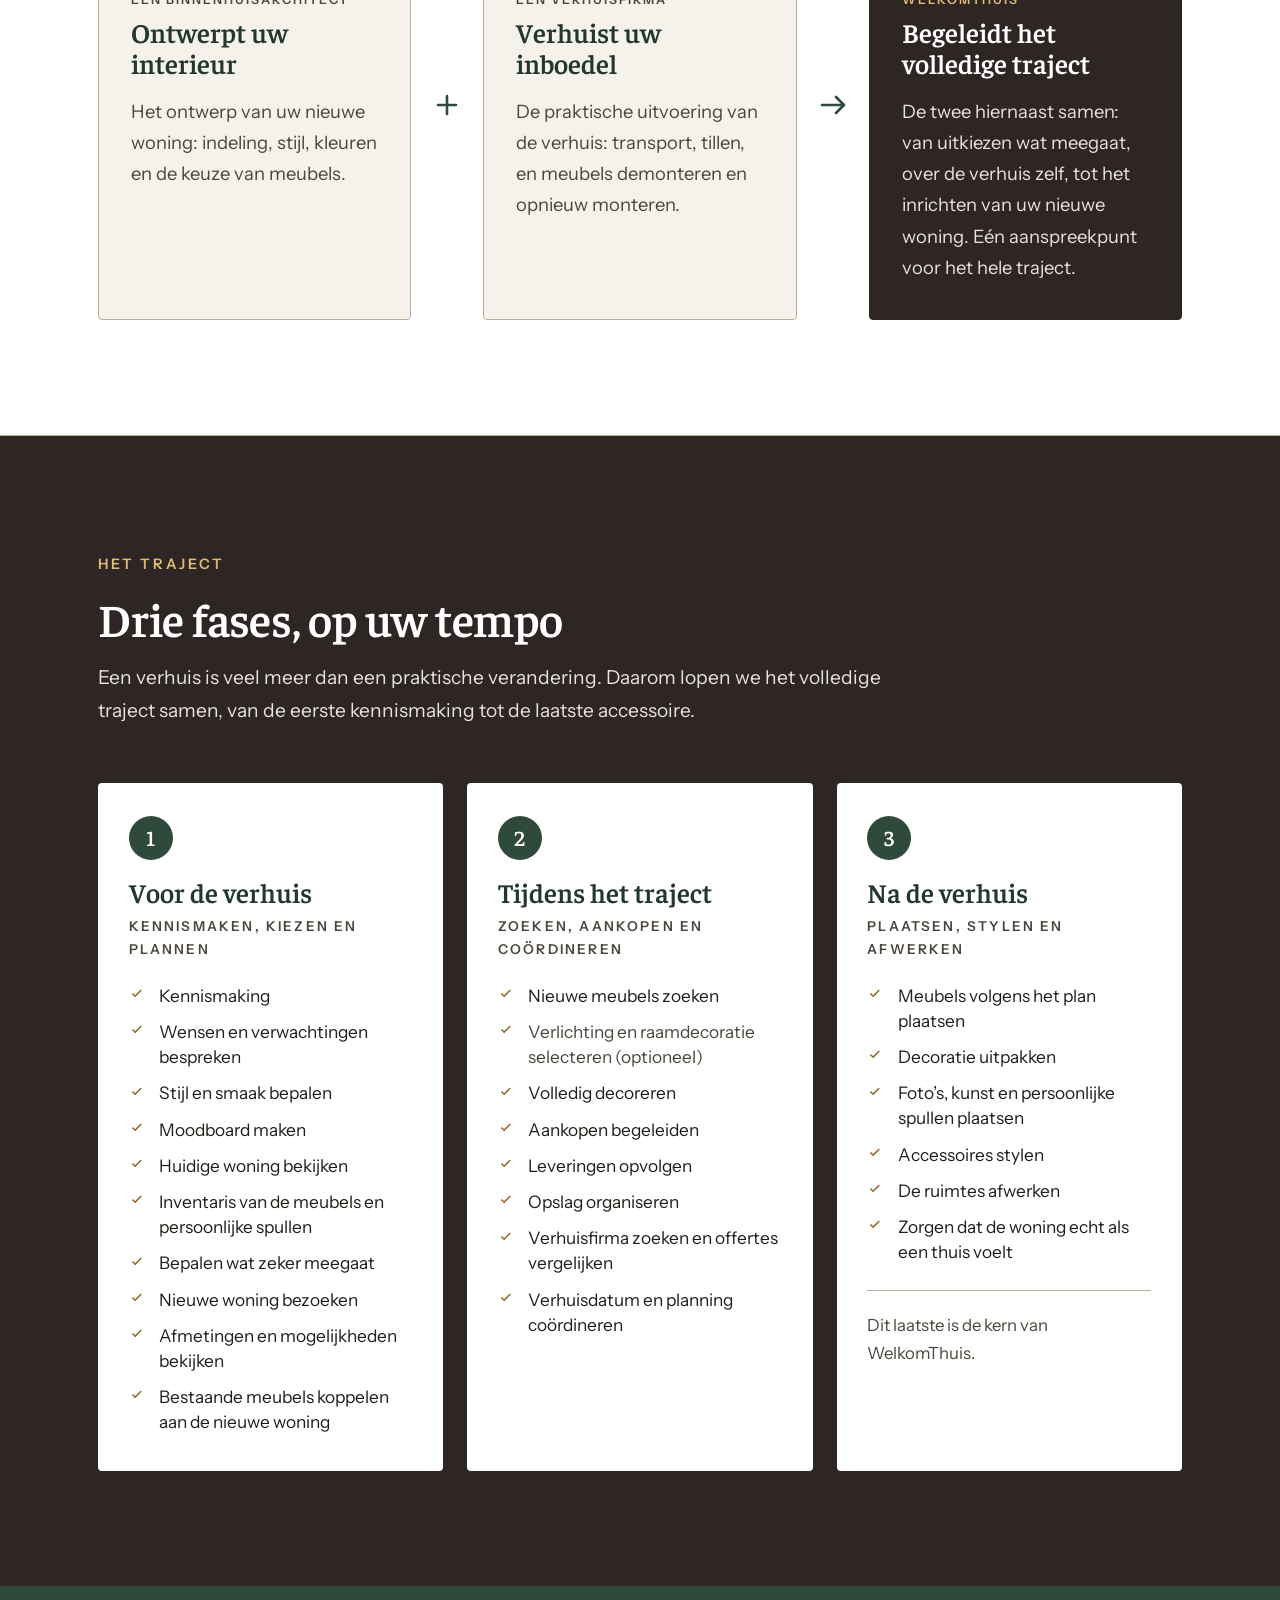
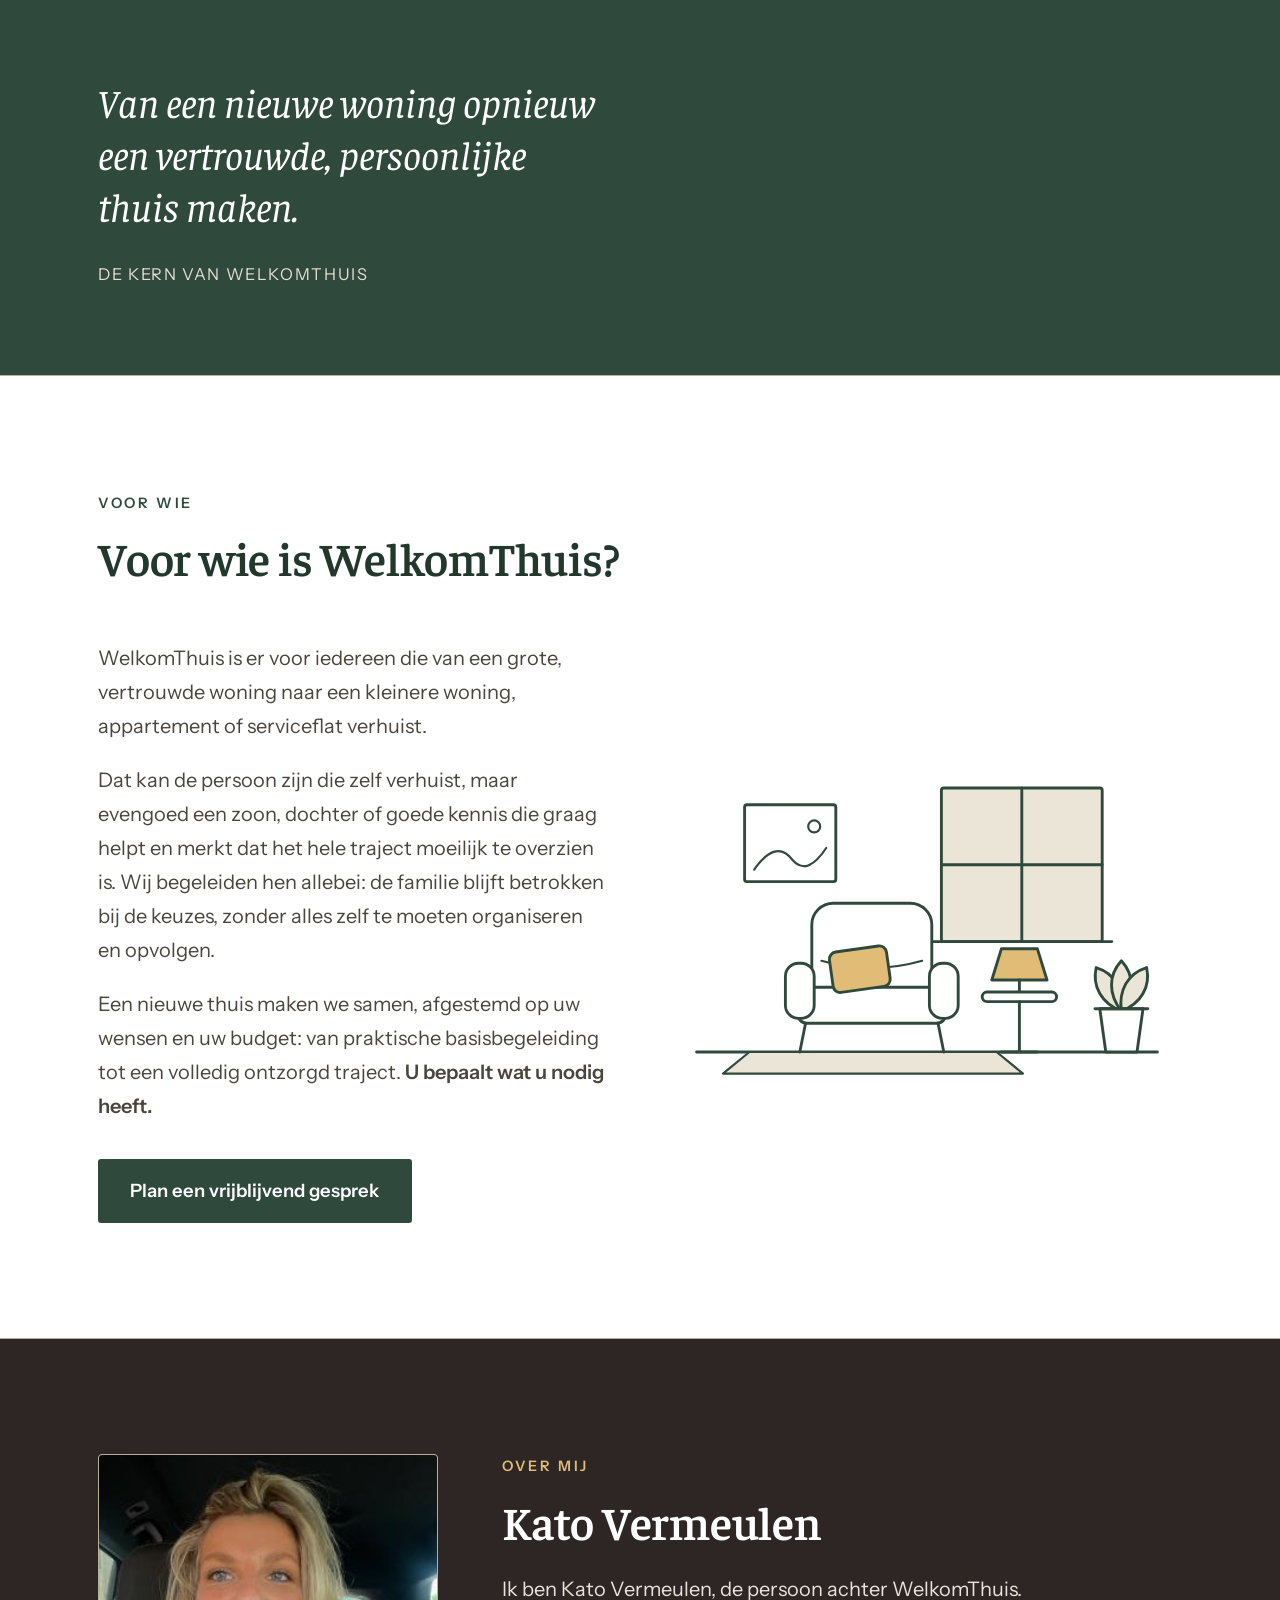
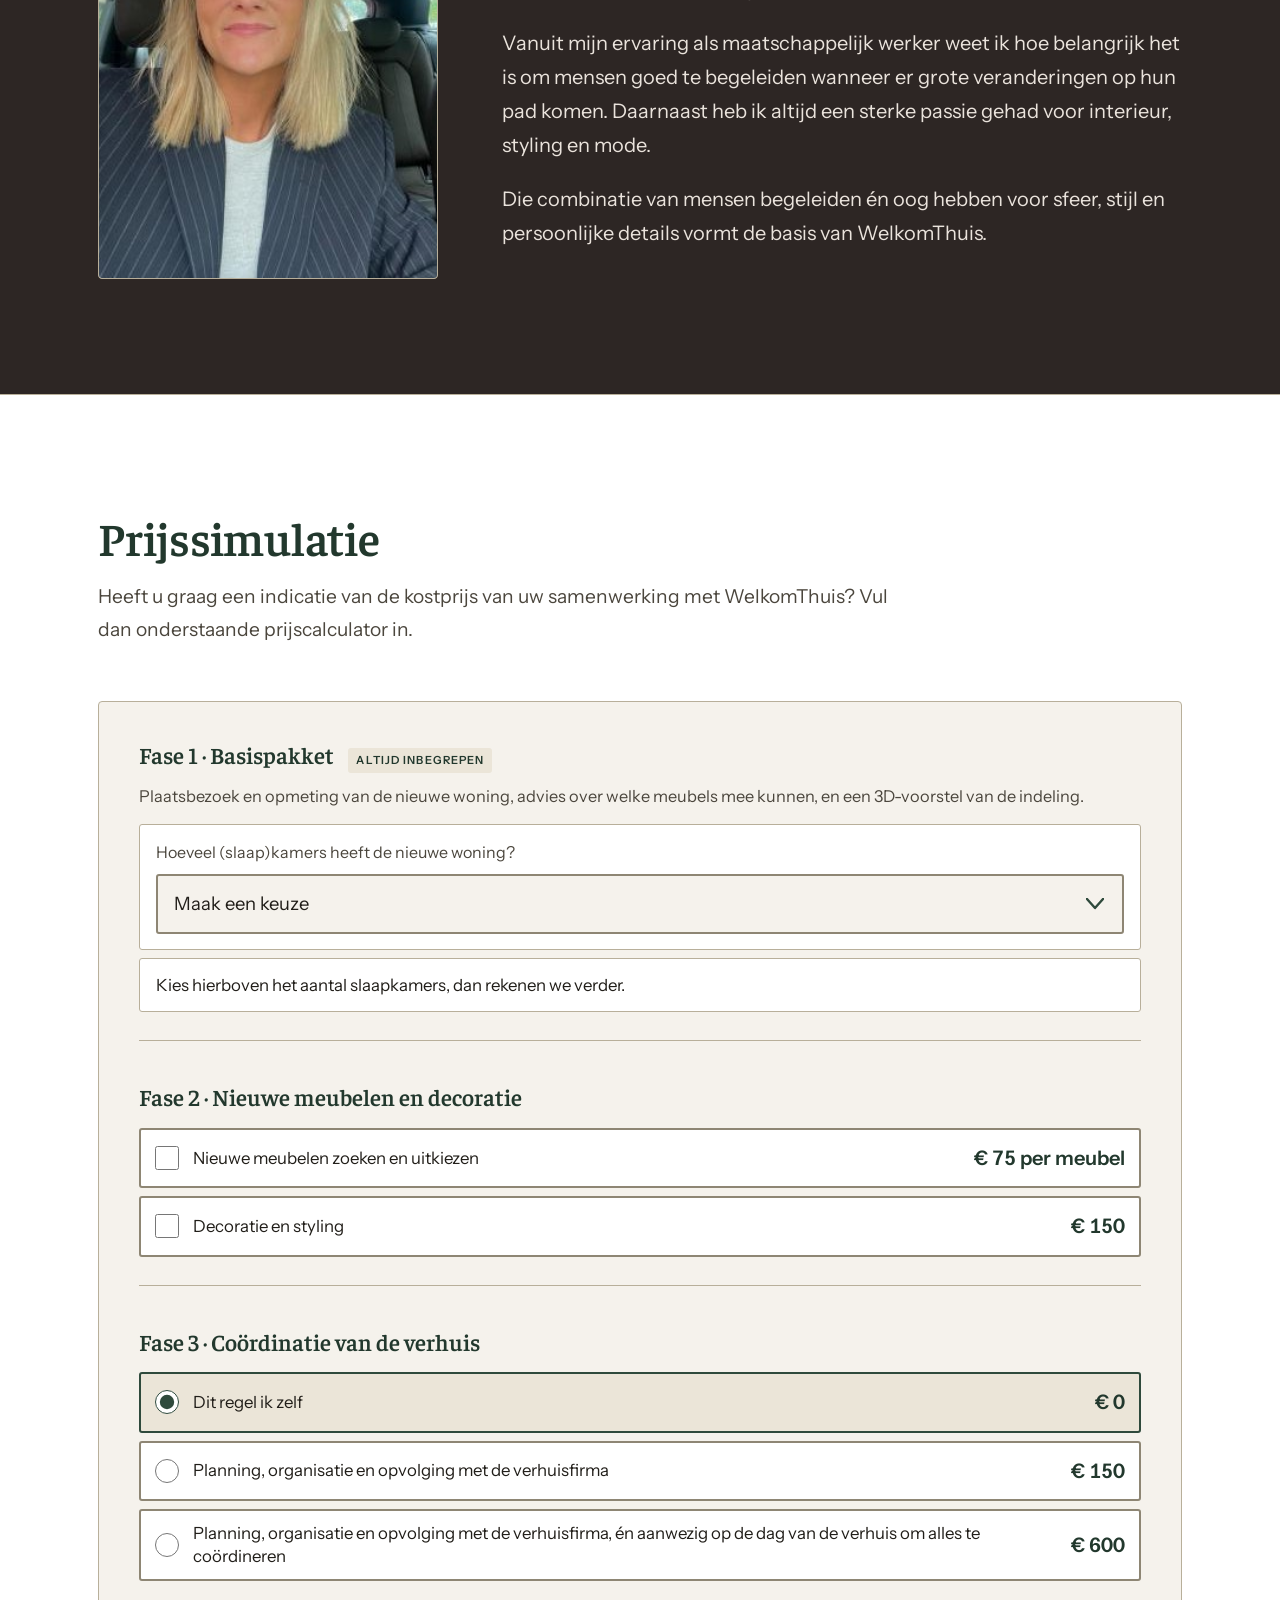
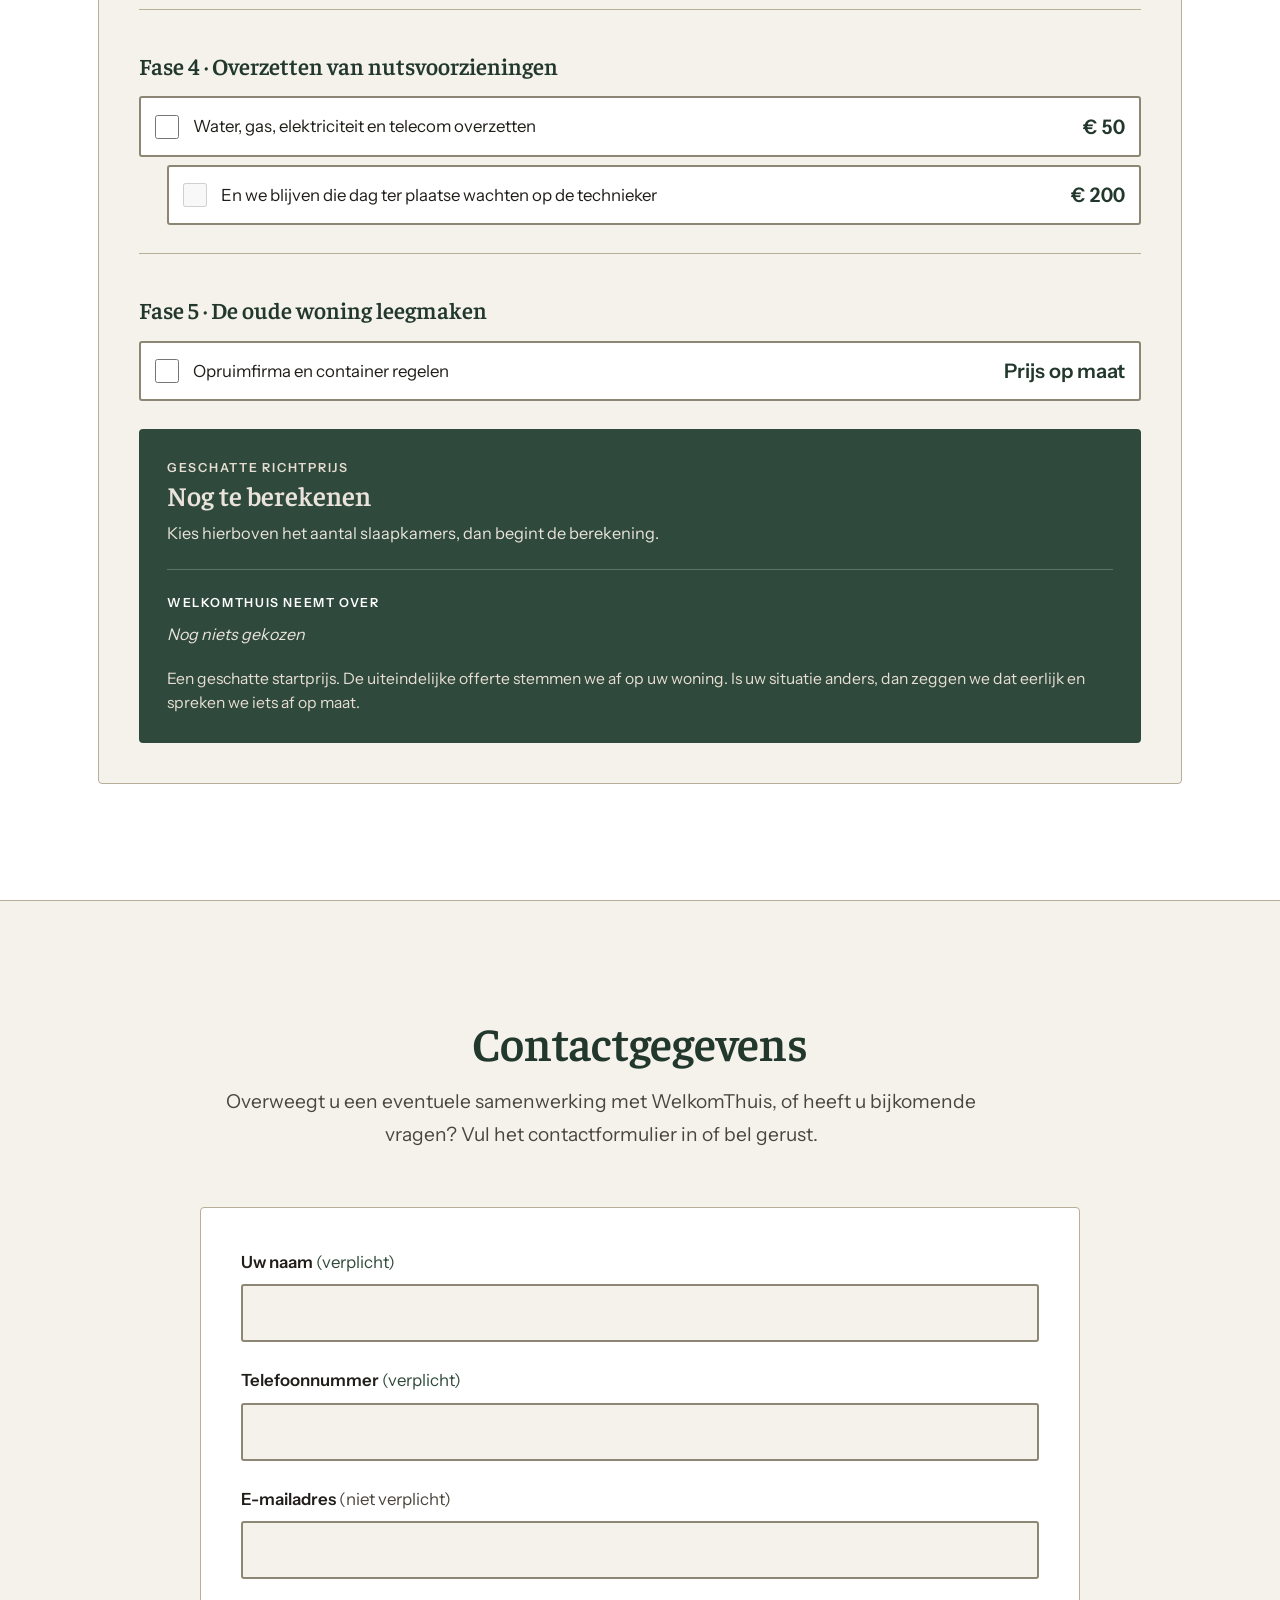
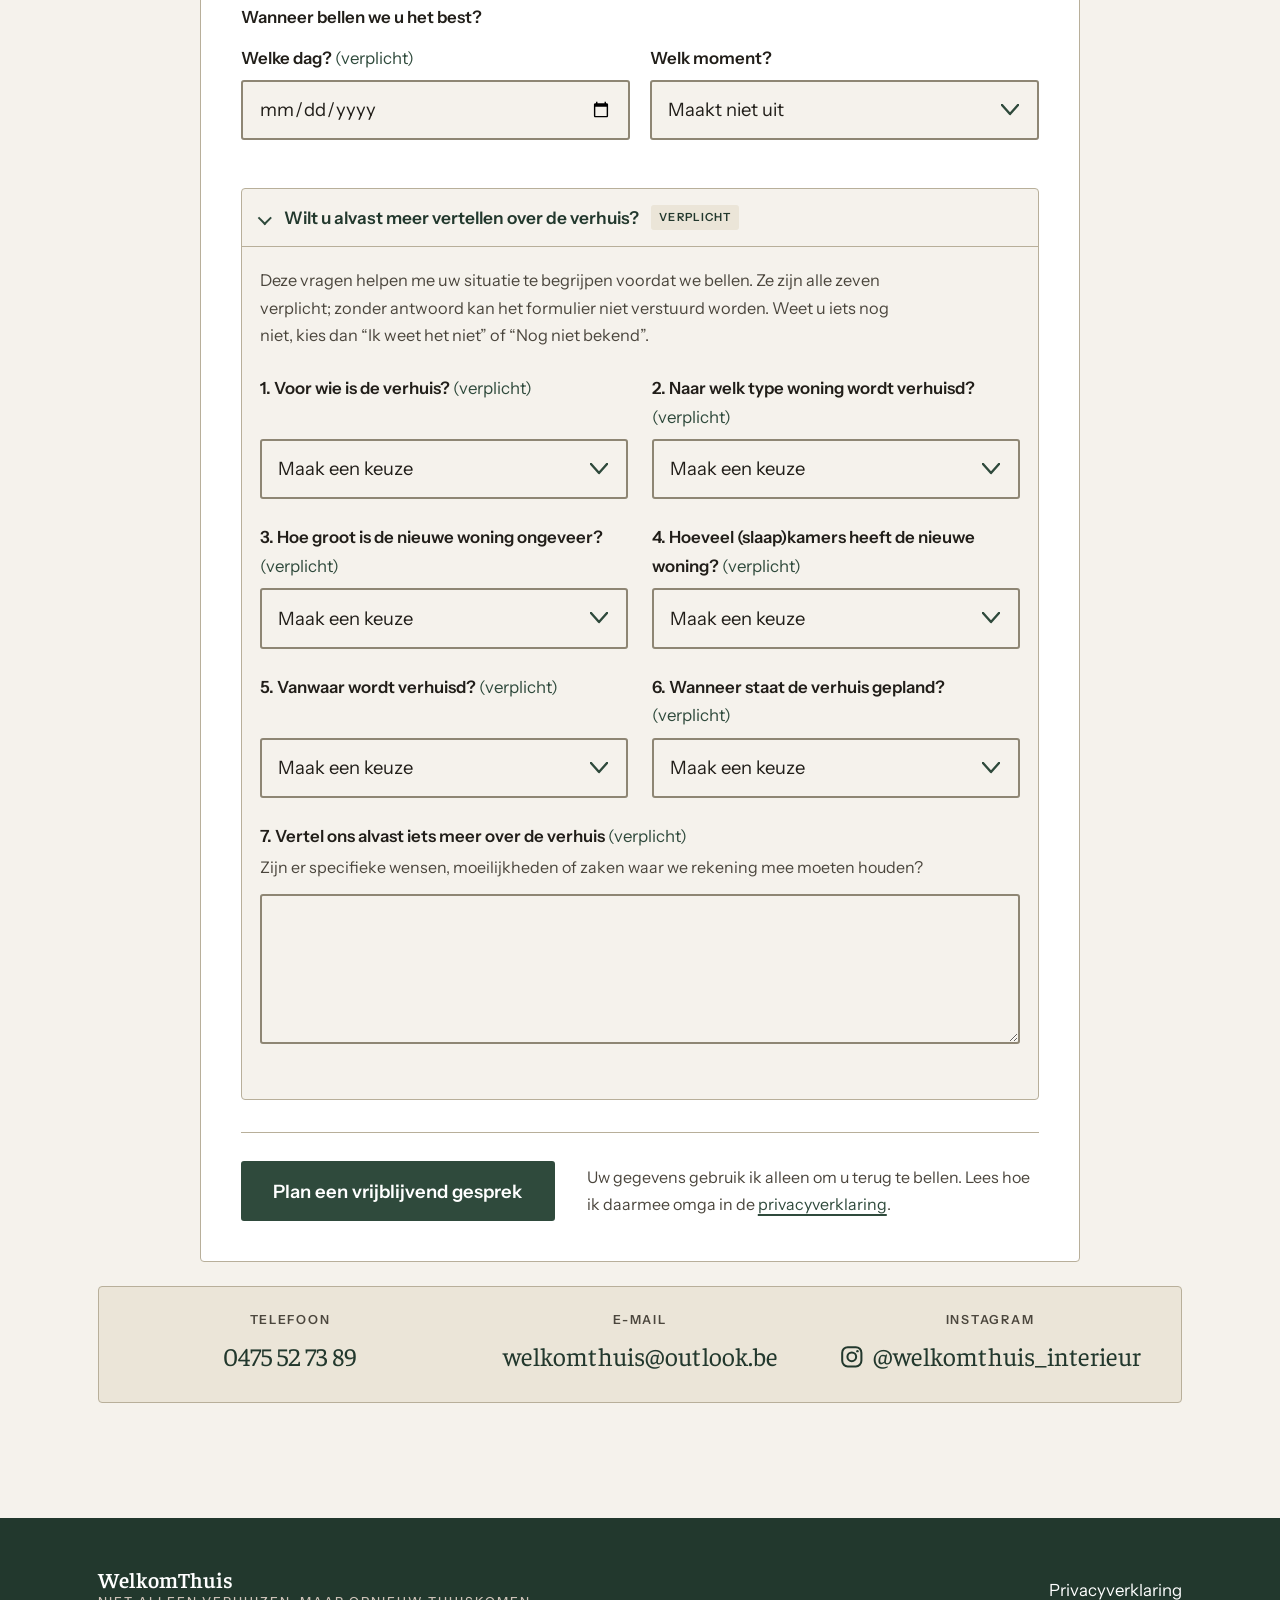
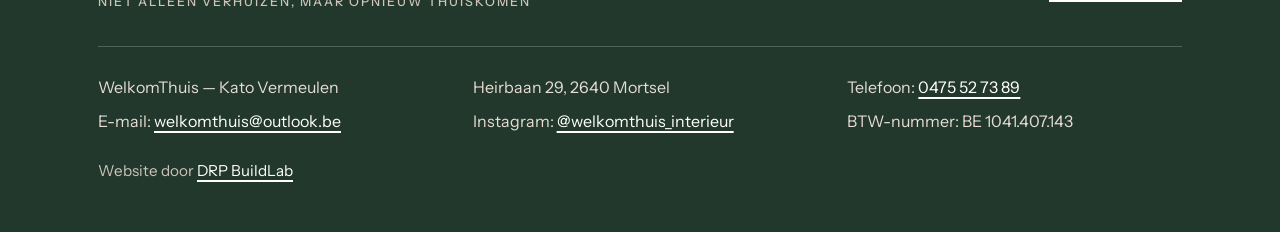
==== commit f0dfff83: "The intake questions and the preferred call day are now required On Kato's instruction the seven int" ====
--- a/index.html
+++ b/index.html
@@ -407,13 +407,15 @@
             </div>
           </div>
 
-          <!-- Dag en moment zijn samen één vraag, dus staan ze onder één kop. -->
+          <!-- Dag en moment zijn samen één vraag, dus staan ze onder één kop.
+               De dag is verplicht; het moment niet, want "Maakt niet uit" is
+               daar een echt antwoord en niet het uitblijven van een keuze. -->
           <fieldset class="wanneer">
             <legend>Wanneer bellen we u het best?</legend>
             <div class="wanneer__paar">
               <div class="field">
-                <label for="datum">Welke dag?</label>
-                <input id="datum" name="datum" type="date">
+                <label for="datum">Welke dag? <span class="verplicht">(verplicht)</span></label>
+                <input id="datum" name="datum" type="date" required>
               </div>
               <div class="field">
                 <label for="dagdeel">Welk moment?</label>
@@ -427,40 +429,46 @@
             </div>
           </fieldset>
 
-          <!-- De intakevragen uit de klantbriefing. Ingeklapt zodat de kaart
-               rustig blijft, maar volledig aanwezig: een dichtgeklapte
-               <details> stuurt zijn velden gewoon mee bij het versturen, ook
-               zonder JavaScript. Wil je ze standaard open, zet dan "open" op
-               het <details>-element.
+          <!-- De intakevragen uit de klantbriefing. Alle zeven zijn verplicht,
+               dus staat het blok open: een dichtgeklapte <details> verbergt
+               zijn velden en de browser weigert te focussen op een leeg
+               verplicht veld dat niemand ziet. Klapt iemand het toch dicht en
+               verstuurt hij, dan zet site.js het weer open bij de eerste fout.
                Vraag 4 stelt dezelfde vraag als de calculator hierboven; die
                twee houden elkaar bij (zie site.js). -->
-          <details class="meer">
-            <summary>Wilt u alvast meer vertellen over de verhuis? <span class="meer__optioneel">Optioneel</span></summary>
+          <details class="meer" open>
+            <summary>Wilt u alvast meer vertellen over de verhuis? <span class="meer__verplicht">Verplicht</span></summary>
             <div class="meer__inhoud">
-              <p class="meer__intro">Deze vragen helpen me uw situatie te begrijpen voordat we bellen. U hoeft ze niet allemaal te beantwoorden.</p>
+              <p class="meer__intro">Deze vragen helpen me uw situatie te begrijpen voordat we bellen. Ze zijn alle zeven verplicht; zonder antwoord kan het formulier niet verstuurd worden. Weet u iets nog niet, kies dan &ldquo;Ik weet het niet&rdquo; of &ldquo;Nog niet bekend&rdquo;.</p>
 
               <!-- De gekozen waarde is geen garantie: een POST kan om het
                    formulier heen elke waarde meesturen. Controleer op de
                    server elk antwoord tegen de lijst. Zie SECURITY.md par. 3. -->
               <div class="q-grid">
                 <div class="field">
-                  <label for="q-voor-wie">1. Voor wie is de verhuis?</label>
-                  <select id="q-voor-wie" name="voor-wie">
+                  <label for="q-voor-wie">1. Voor wie is de verhuis? <span class="verplicht">(verplicht)</span></label>
+                  <select id="q-voor-wie" name="voor-wie" required>
                     <option value="">Maak een keuze</option>
                     <option value="mezelf">Voor mezelf</option>
                     <option value="ouders">Voor mijn ouder(s)</option>
                     <option value="familielid">Voor een ander familielid</option>
                     <option value="anders">Anders</option>
                   </select>
+                  <!-- Verplicht zodra vraag 1 op "Anders" staat, en alleen dan.
+                       Daarom data-verplicht in plaats van required: site.js zet
+                       het aan en uit met het veld mee. Staat de code uit, dan
+                       blijft dit veld gewoon staan en vrij te laten -- met een
+                       vast required zou het formulier dan van iedereen een
+                       antwoord eisen op een vraag die niet gesteld is. -->
                   <div class="field-extra" data-show-for="q-voor-wie" data-show-value="anders">
-                    <label for="voor-wie-anders">Anders, namelijk</label>
-                    <input id="voor-wie-anders" name="voor-wie-anders" type="text" maxlength="100">
+                    <label for="voor-wie-anders">Anders, namelijk <span class="verplicht">(verplicht)</span></label>
+                    <input id="voor-wie-anders" name="voor-wie-anders" type="text" maxlength="100" data-verplicht>
                   </div>
                 </div>
 
                 <div class="field">
-                  <label for="q-naar-type">2. Naar welk type woning wordt verhuisd?</label>
-                  <select id="q-naar-type" name="naar-type">
+                  <label for="q-naar-type">2. Naar welk type woning wordt verhuisd? <span class="verplicht">(verplicht)</span></label>
+                  <select id="q-naar-type" name="naar-type" required>
                     <option value="">Maak een keuze</option>
                     <option value="appartement">Appartement</option>
                     <option value="serviceflat">Serviceflat</option>
@@ -470,8 +478,8 @@
                 </div>
 
                 <div class="field">
-                  <label for="q-oppervlakte">3. Hoe groot is de nieuwe woning ongeveer?</label>
-                  <select id="q-oppervlakte" name="oppervlakte">
+                  <label for="q-oppervlakte">3. Hoe groot is de nieuwe woning ongeveer? <span class="verplicht">(verplicht)</span></label>
+                  <select id="q-oppervlakte" name="oppervlakte" required>
                     <option value="">Maak een keuze</option>
                     <option value="tot-50">Tot 50 m&sup2;</option>
                     <option value="50-70">50&ndash;70 m&sup2;</option>
@@ -487,8 +495,8 @@
                 </div>
 
                 <div class="field">
-                  <label for="q-slaapkamers">4. Hoeveel (slaap)kamers heeft de nieuwe woning?</label>
-                  <select id="q-slaapkamers" name="slaapkamers">
+                  <label for="q-slaapkamers">4. Hoeveel (slaap)kamers heeft de nieuwe woning? <span class="verplicht">(verplicht)</span></label>
+                  <select id="q-slaapkamers" name="slaapkamers" required>
                     <option value="">Maak een keuze</option>
                     <option value="studio">Studio, geen aparte kamer</option>
                     <option value="1">1 (slaap)kamer</option>
@@ -499,8 +507,8 @@
                 </div>
 
                 <div class="field">
-                  <label for="q-vanwaar">5. Vanwaar wordt verhuisd?</label>
-                  <select id="q-vanwaar" name="vanwaar">
+                  <label for="q-vanwaar">5. Vanwaar wordt verhuisd? <span class="verplicht">(verplicht)</span></label>
+                  <select id="q-vanwaar" name="vanwaar" required>
                     <option value="">Maak een keuze</option>
                     <option value="huis">Huis</option>
                     <option value="appartement">Appartement</option>
@@ -510,8 +518,8 @@
                 </div>
 
                 <div class="field">
-                  <label for="q-timing">6. Wanneer staat de verhuis gepland?</label>
-                  <select id="q-timing" name="timing">
+                  <label for="q-timing">6. Wanneer staat de verhuis gepland? <span class="verplicht">(verplicht)</span></label>
+                  <select id="q-timing" name="timing" required>
                     <option value="">Maak een keuze</option>
                     <option value="binnen-1-maand">Binnen 1 maand</option>
                     <option value="1-3-maanden">Binnen 1&ndash;3 maanden</option>
@@ -523,9 +531,9 @@
               </div>
 
               <div class="field">
-                <label for="bericht">7. Vertel ons alvast iets meer over de verhuis</label>
+                <label for="bericht">7. Vertel ons alvast iets meer over de verhuis <span class="verplicht">(verplicht)</span></label>
                 <p class="q-hint" id="bericht-hint">Zijn er specifieke wensen, moeilijkheden of zaken waar we rekening mee moeten houden?</p>
-                <textarea id="bericht" name="bericht" maxlength="2000" aria-describedby="bericht-hint"></textarea>
+                <textarea id="bericht" name="bericht" maxlength="2000" aria-describedby="bericht-hint" required></textarea>
               </div>
             </div>
           </details>
--- a/assets/css/site.css
+++ b/assets/css/site.css
@@ -351,7 +351,8 @@
 .veldfout{
   display:block;margin:.4rem 0 0;font-size:1rem;font-weight:600;color:#8C3A2A;
 }
-.field input:invalid.is-gemeld,.field select:invalid.is-gemeld{border-color:#8C3A2A}
+.field input:invalid.is-gemeld,.field select:invalid.is-gemeld,
+.field textarea:invalid.is-gemeld{border-color:#8C3A2A}
 .field input,.field textarea{
   width:100%;font-family:var(--body);font-size:1.15rem;color:var(--ink);
   padding:.95rem 1rem;min-height:58px;background:var(--paper);
@@ -612,9 +613,9 @@
 .meer[open]>summary::before{transform:rotate(45deg)}
 .meer>summary:hover{background:var(--haze)}
 .meer>summary:focus-visible{outline:3px solid var(--brass);outline-offset:-3px}
-.meer__optioneel{
+.meer__verplicht{
   font-size:.7rem;font-weight:600;letter-spacing:.1em;text-transform:uppercase;
-  background:var(--haze);color:var(--muted);padding:.2rem .5rem;border-radius:3px;
+  background:var(--haze);color:var(--pine-deep);padding:.2rem .5rem;border-radius:3px;
 }
 .meer__inhoud{padding:.25rem 1.15rem 1.35rem;border-top:1px solid var(--line)}
 .meer__intro{margin:1rem 0 1.5rem;font-size:1.02rem;color:var(--muted);max-width:60ch}
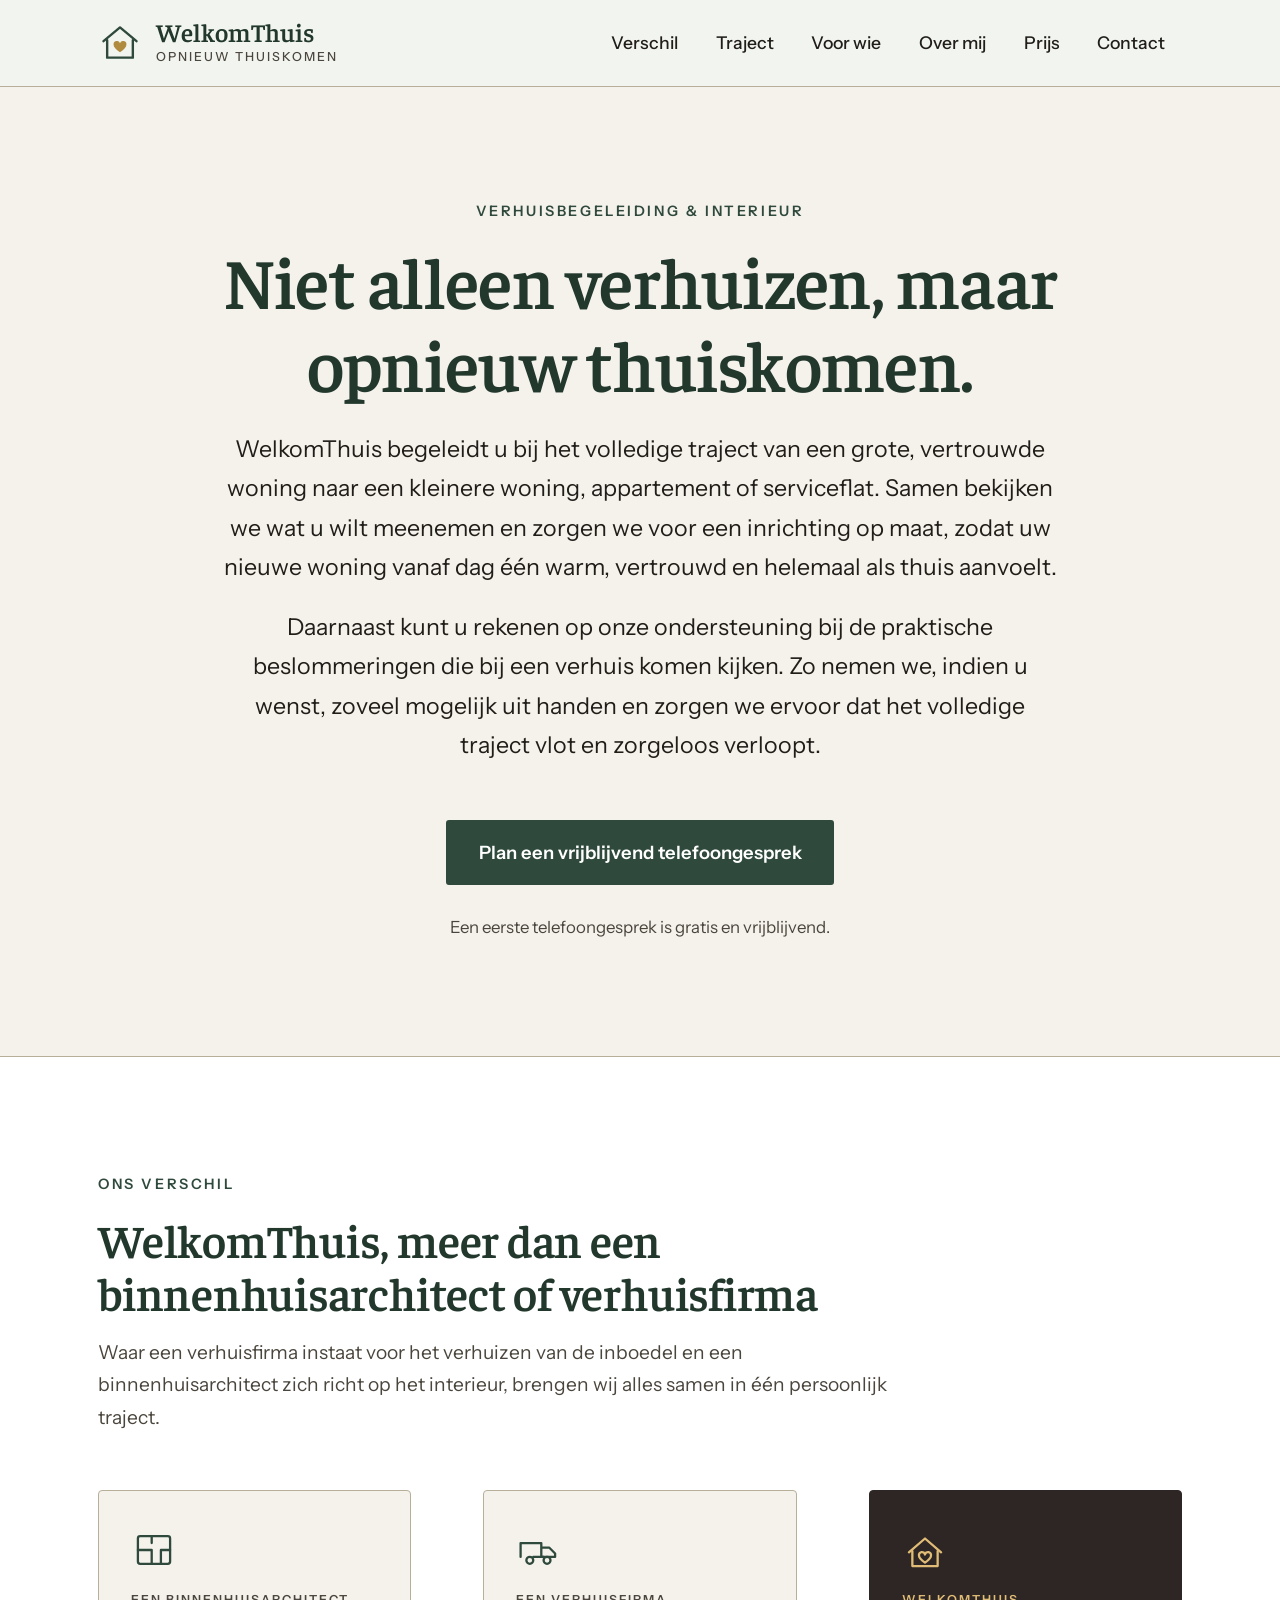
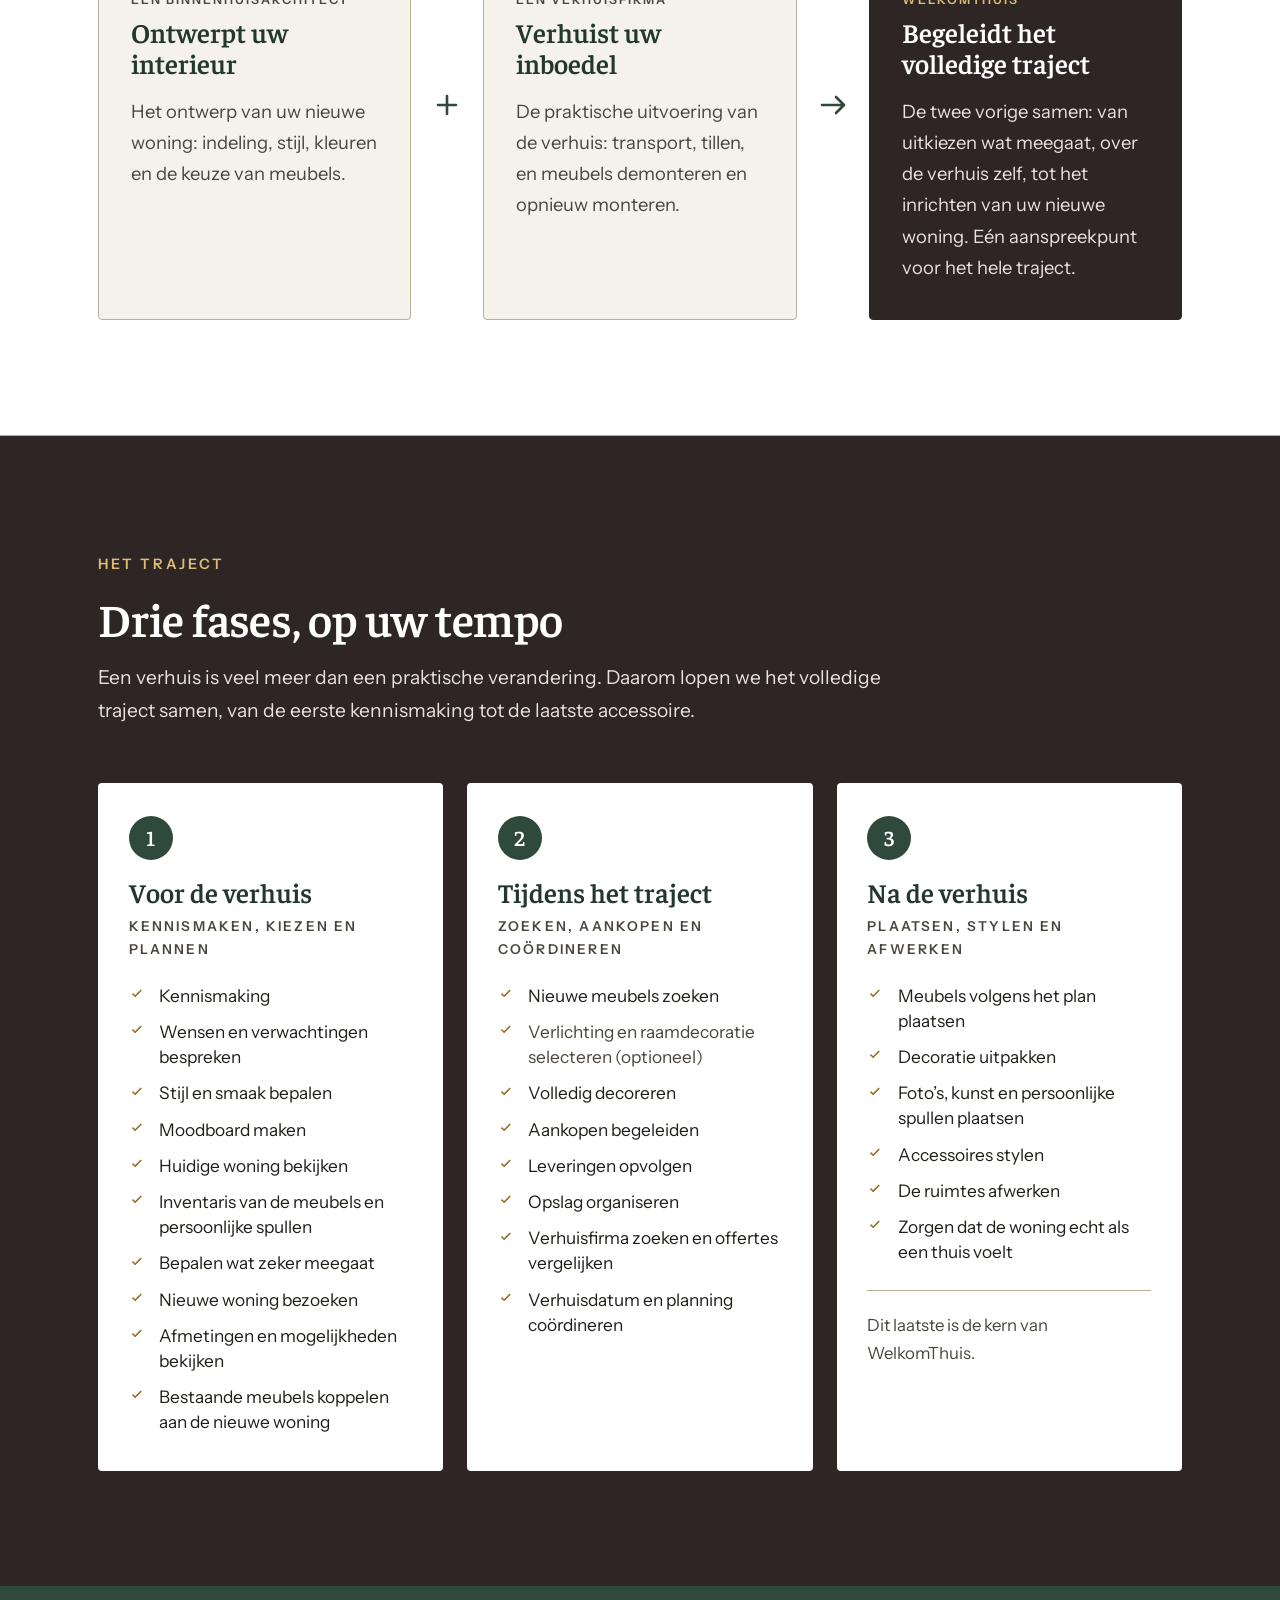
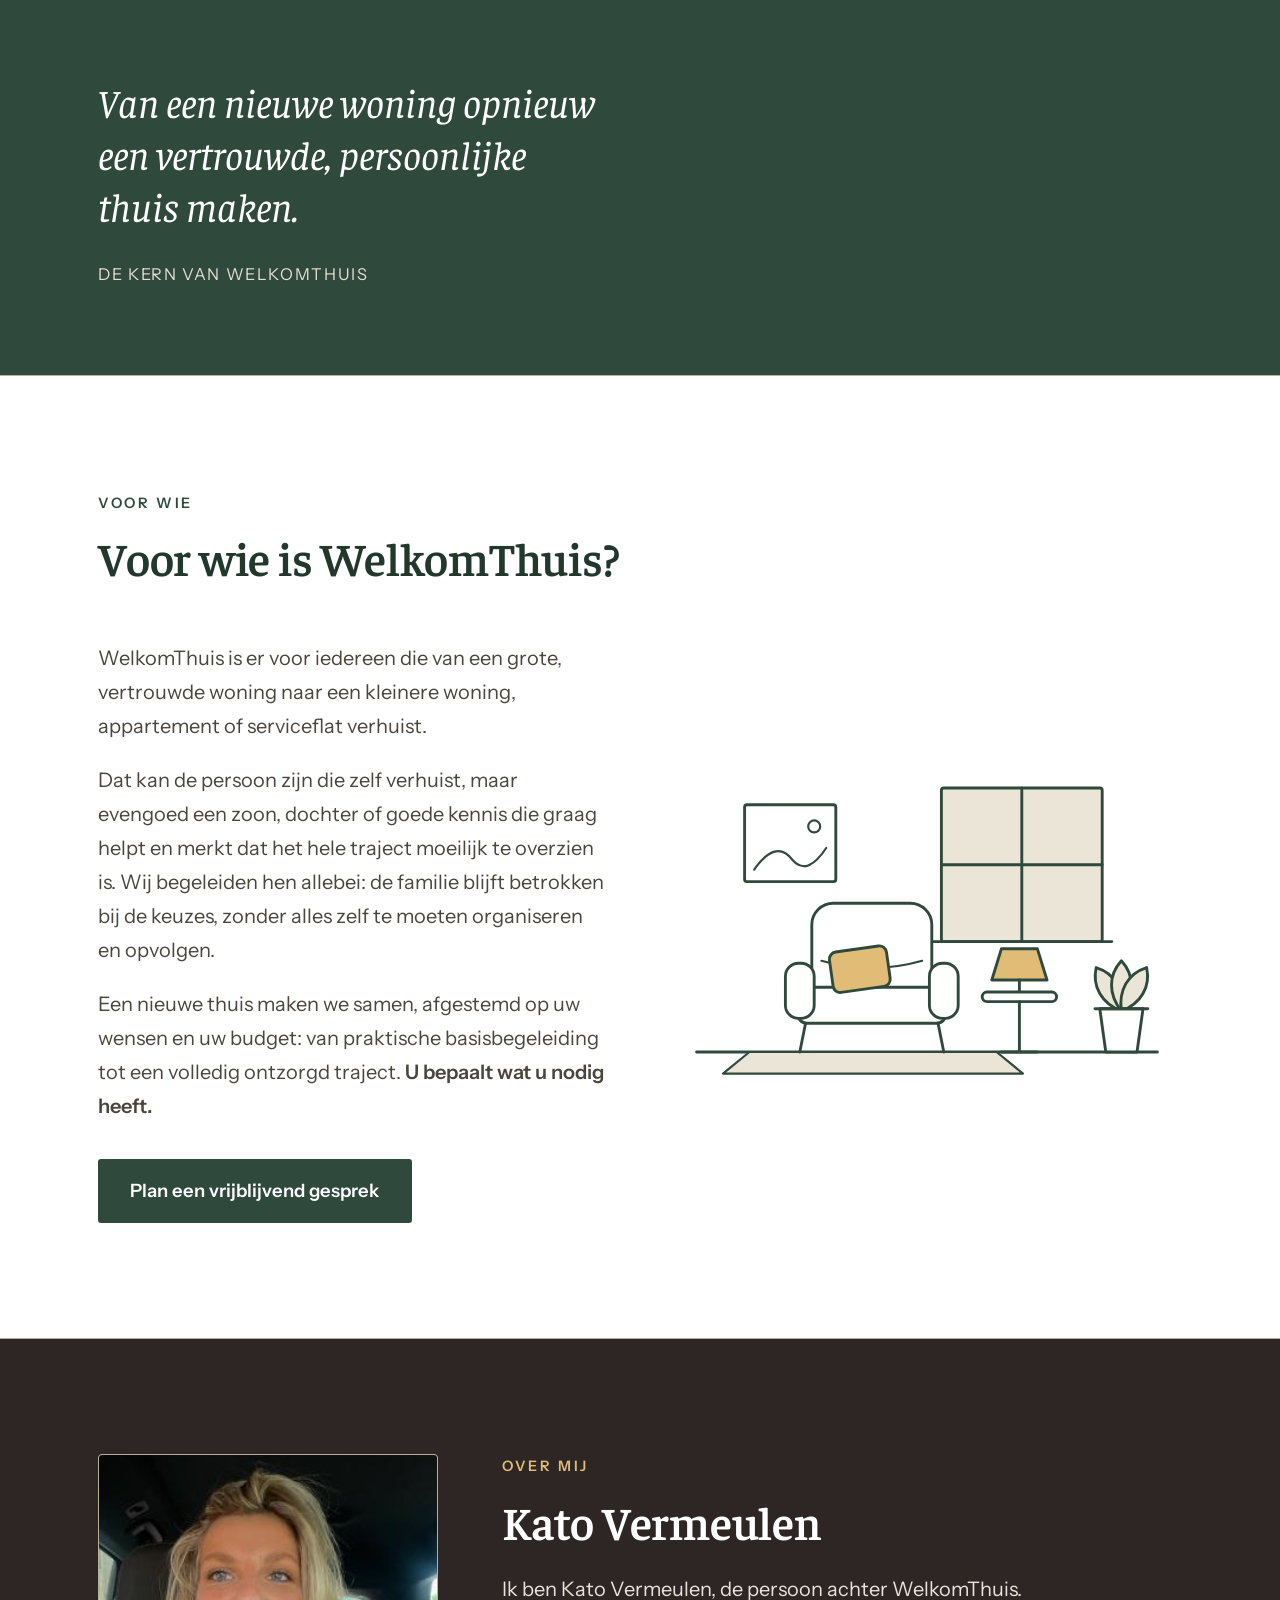
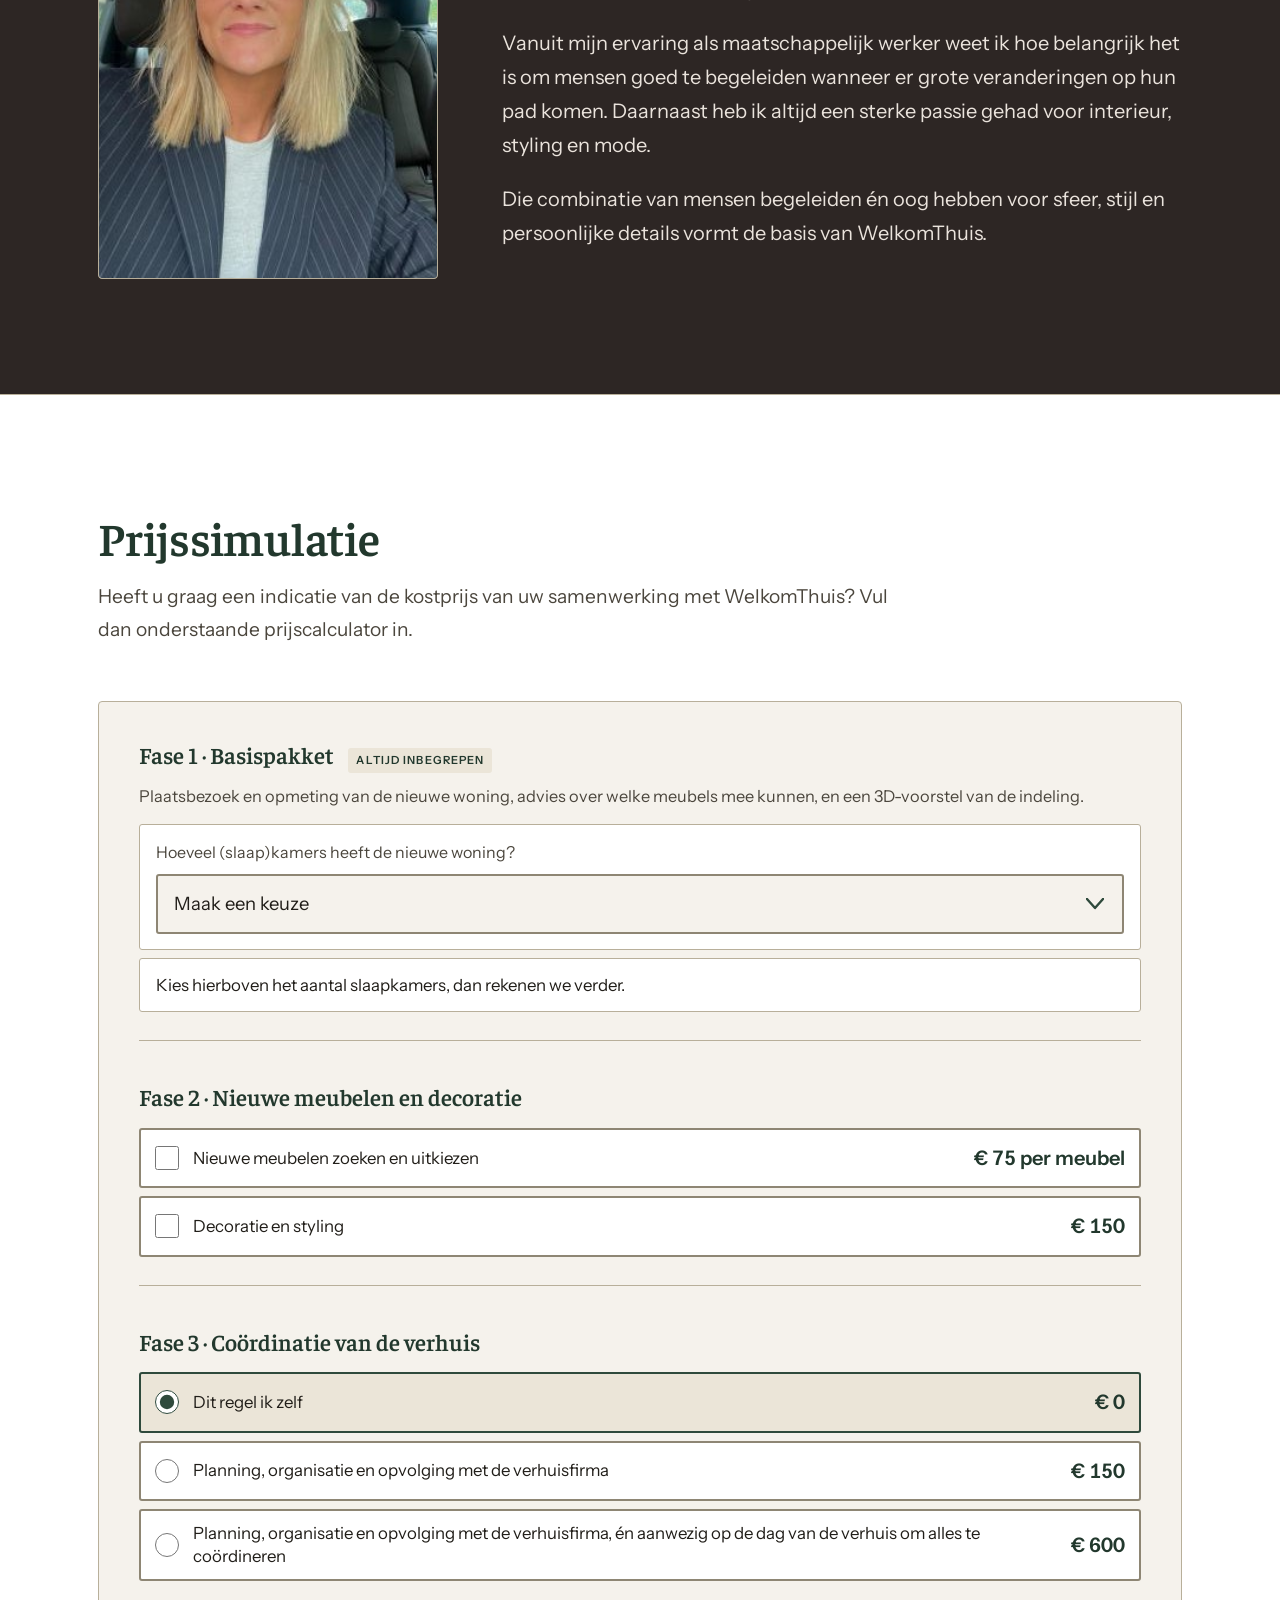
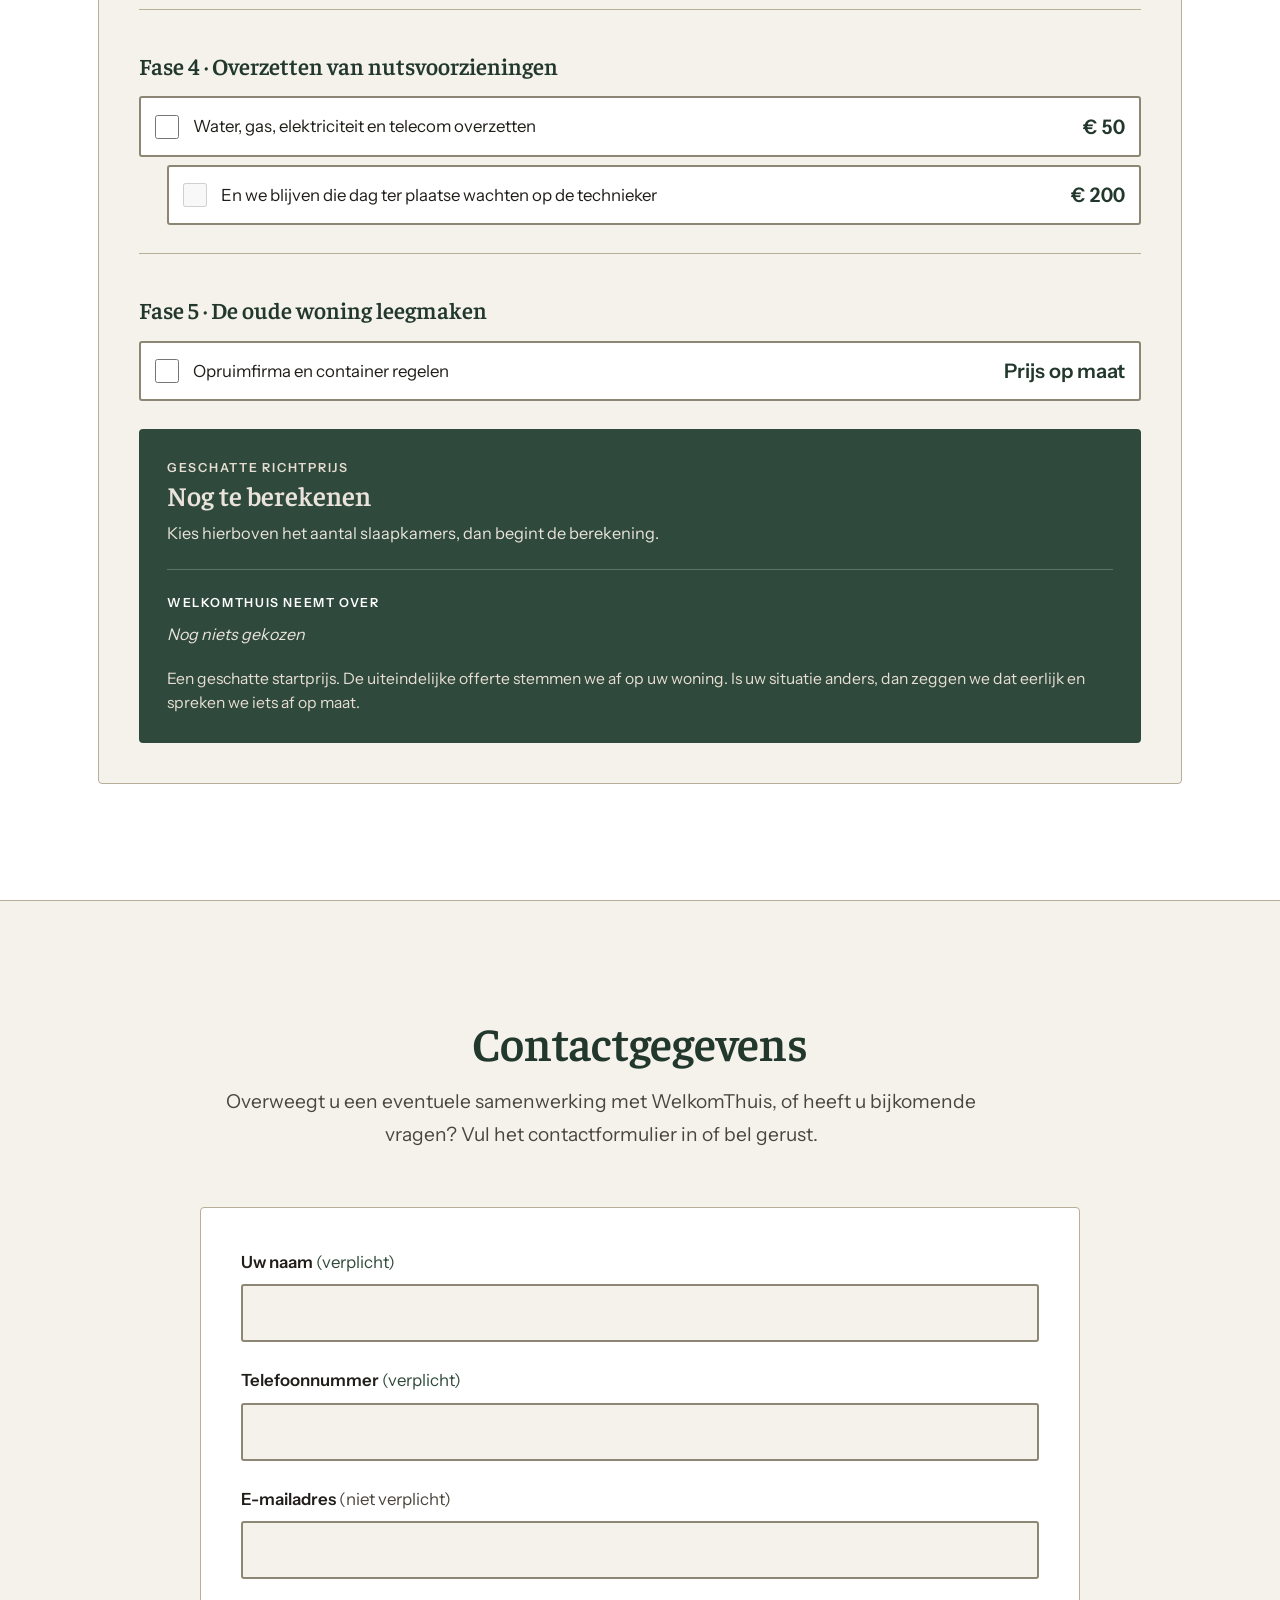
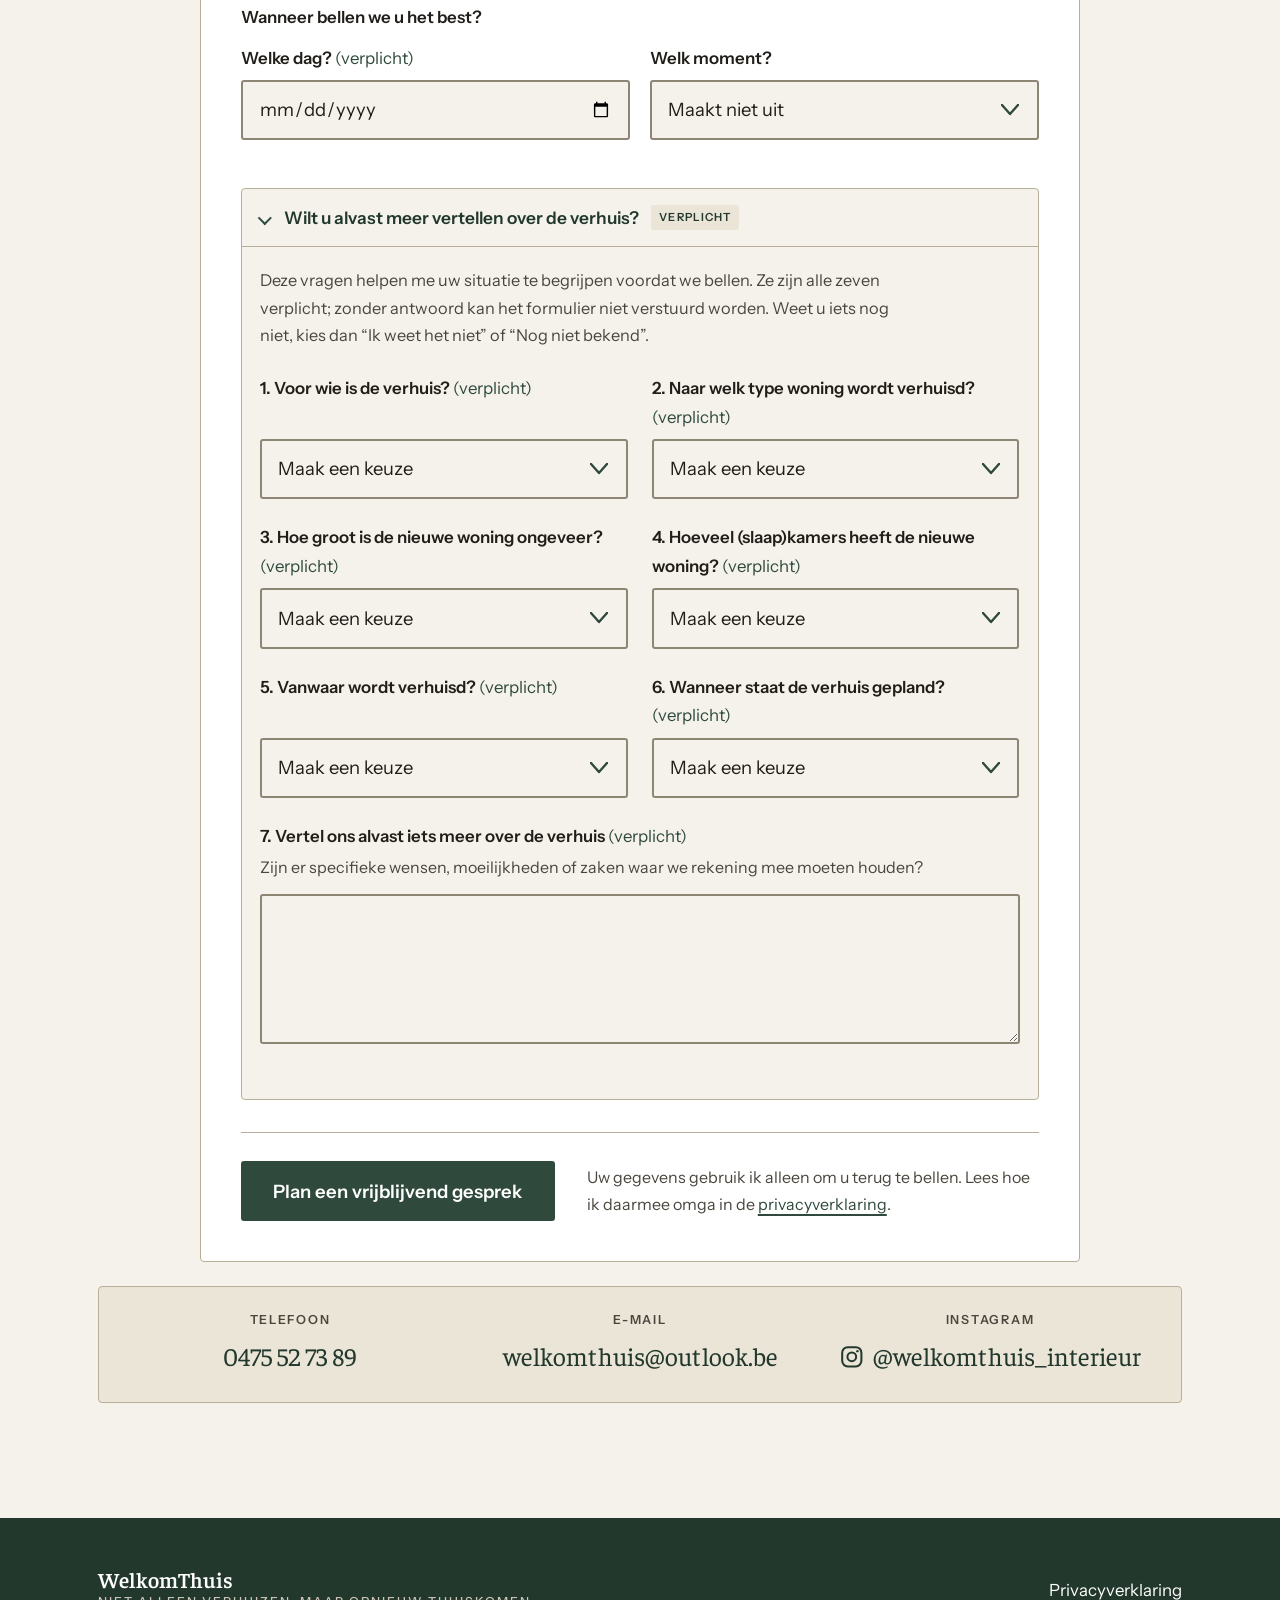
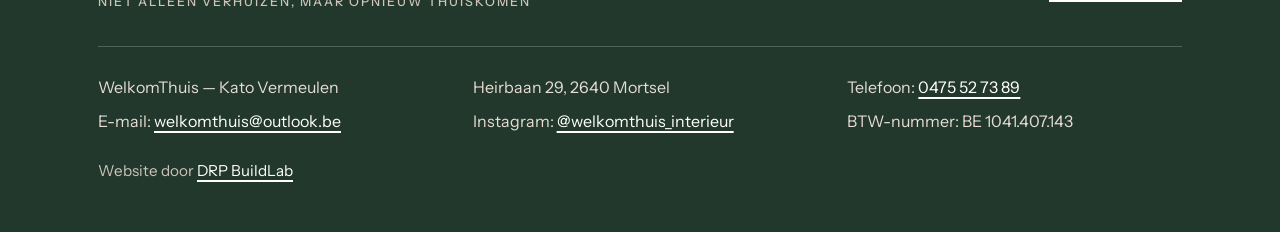
==== commit 3e191c7a: "Keep letters out of the phone field, and stop saying "hiernaast" on a phone Two small ones Kato aske" ====
--- a/index.html
+++ b/index.html
@@ -5,6 +5,57 @@
 <meta name="viewport" content="width=device-width, initial-scale=1">
 <title>WelkomThuis — Niet alleen verhuizen, maar opnieuw thuiskomen</title>
 <meta name="description" content="WelkomThuis begeleidt het volledige traject bij een verhuis naar een kleinere woning of serviceflat: van bepalen wat meegaat tot het inrichten van uw nieuwe thuis.">
+<!-- Canonicaliseren naar het eigen domein. De site is ook bereikbaar op
+     welkom-thuis-fc9ee6.netlify.app; zonder deze regel kan een zoekmachine
+     dat adres indexeren in plaats van dit, en staan de twee elkaar in de
+     weg als twee kopieen van dezelfde pagina. -->
+<link rel="canonical" href="https://welkomthuisinterieur.com/">
+<!-- Deelkaart voor WhatsApp, Facebook en LinkedIn. Zonder deze regels toont
+     een gedeelde link alleen de kale URL. -->
+<meta property="og:type" content="website">
+<meta property="og:locale" content="nl_BE">
+<meta property="og:site_name" content="WelkomThuis">
+<meta property="og:title" content="WelkomThuis — Niet alleen verhuizen, maar opnieuw thuiskomen">
+<meta property="og:description" content="Begeleiding bij een verhuis naar een kleinere woning of serviceflat: van bepalen wat meegaat tot het inrichten van uw nieuwe thuis.">
+<meta property="og:url" content="https://welkomthuisinterieur.com/">
+<meta property="og:image" content="https://welkomthuisinterieur.com/assets/img/kato-vermeulen.jpg">
+<meta property="og:image:alt" content="Kato Vermeulen, WelkomThuis">
+<meta name="twitter:card" content="summary_large_image">
+<!-- Bedrijfsgegevens in de vorm die Google leest. Alles hieronder staat
+     ook gewoon in de voettekst; dit is dezelfde informatie, machineleesbaar.
+     Verzin hier niets bij: wat hier staat en op de pagina niet, telt als
+     misleidend.
+     LET OP: deze regels staan op naam in de CSP (script-src sha256-...) in
+     _headers. Verandert er ook maar een teken, dan moet die hash opnieuw.
+     Zie README par. SEO. -->
+<script type="application/ld+json">
+{
+  "@context": "https://schema.org",
+  "@type": "LocalBusiness",
+  "name": "WelkomThuis",
+  "alternateName": "WelkomThuis Interieur",
+  "description": "Begeleiding bij een verhuis naar een kleinere woning, appartement of serviceflat: bepalen wat meegaat, de praktische regelingen en het inrichten van de nieuwe woning.",
+  "url": "https://welkomthuisinterieur.com/",
+  "telephone": "+32475527389",
+  "email": "welkomthuis@outlook.be",
+  "vatID": "BE 1041.407.143",
+  "image": "https://welkomthuisinterieur.com/assets/img/kato-vermeulen.jpg",
+  "address": {
+    "@type": "PostalAddress",
+    "streetAddress": "Heirbaan 29",
+    "postalCode": "2640",
+    "addressLocality": "Mortsel",
+    "addressCountry": "BE"
+  },
+  "founder": {
+    "@type": "Person",
+    "name": "Kato Vermeulen"
+  },
+  "sameAs": [
+    "https://www.instagram.com/welkomthuis_interieur/"
+  ]
+}
+</script>
 <link rel="stylesheet" href="assets/css/site.css">
 <!-- Favicon. De .ico staat er voor oudere browsers en voor het standaard
      verzoek naar /favicon.ico; de SVG is scherp op elke maat. -->
@@ -105,7 +156,9 @@
           </svg>
           <span class="card__tag">WelkomThuis</span>
           <h3>Begeleidt het volledige traject</h3>
-          <p>De twee hiernaast samen: van uitkiezen wat meegaat, over de verhuis zelf, tot het inrichten van uw nieuwe woning. Eén aanspreekpunt voor het hele traject.</p>
+          <!-- "de twee vorige" en niet "hiernaast": op een telefoon staan de
+               drie kaarten onder elkaar, en dan staat er niets naast. -->
+          <p>De twee vorige samen: van uitkiezen wat meegaat, over de verhuis zelf, tot het inrichten van uw nieuwe woning. Eén aanspreekpunt voor het hele traject.</p>
         </article>
       </div>
     </div>
@@ -399,7 +452,22 @@
             </div>
             <div class="field">
               <label for="tel">Telefoonnummer <span class="verplicht">(verplicht)</span></label>
-              <input id="tel" name="tel" type="tel" autocomplete="tel" maxlength="30" required>
+              <!-- Cijfers en de tekens die in een telefoonnummer voorkomen, en
+                   verder niets. De lookahead eist minstens zes cijfers, zodat
+                   "+" of "()" alleen niet volstaat. Letters houdt site.js al
+                   tegen tijdens het typen; dit patroon is de controle die ook
+                   zonder JavaScript werkt. De server controleert het nog eens:
+                   een POST kan om het formulier heen. Zie SECURITY.md par. 3.
+                   inputmode="tel" geeft op een telefoon het cijferklavier.
+
+                   Elk leesteken in de tekenklasse staat met een backslash,
+                   ook waar dat overbodig lijkt. De browser compileert dit
+                   attribuut met de v-vlag, en die verbiedt ( ) . / en - kaal
+                   binnen een klasse. Een patroon dat niet compileert wordt
+                   NIET gemeld: het wordt stil genegeerd en het veld staat dan
+                   zonder enige controle. Precies dat gebeurde hier eerst. -->
+              <input id="tel" name="tel" type="tel" autocomplete="tel" inputmode="tel"
+                     maxlength="30" pattern="(?=(?:\D*\d){6,})[0-9\s+\(\)\.\/\-]{6,30}" required>
             </div>
             <div class="field">
               <label for="mail">E-mailadres <span class="optional">(niet verplicht)</span></label>
--- a/assets/css/site.css
+++ b/assets/css/site.css
@@ -623,14 +623,33 @@
 /* twee kolommen voor de korte vragen; minmax houdt de langste keuze leesbaar */
 /* hoogstens twee kolommen: bij drie wordt het een raster om doorheen te
    zoeken in plaats van een lijst om door te lopen */
-.q-grid{display:grid;grid-template-columns:repeat(auto-fit,minmax(min(17rem,100%),1fr));gap:0 1.5rem}
-/* De ene vraag past op één regel, de andere op twee. Zonder dit staan de
-   keuzelijsten in een rij op verschillende hoogtes en oogt het rommelig. */
+.q-grid{display:grid;grid-template-columns:repeat(auto-fit,minmax(min(17rem,100%),1fr));gap:0 1.5rem;container-type:inline-size}
 .q-grid .field{display:flex;flex-direction:column}
-.q-grid .field>select{margin-top:auto}
-.field-extra{margin-top:-.5rem}
+/* De ene vraagtitel past op één regel, de andere op twee, en dan beginnen de
+   keuzelijsten ernaast op verschillende hoogtes. De titels krijgen daarom de
+   hoogte van twee regels, zodat de lijsten op dezelfde lijn staan.
+   Dit stond eerder als margin-top:auto op de lijst zelf. Dat duwde de lijst
+   naar de ONDERKANT van het vak, wat hetzelfde lijkt zolang elke vraag op
+   zijn lijst eindigt -- maar zodra er iets onder komt (het vervolgveld bij
+   vraag 1, de uitleg bij vraag 4) wordt dat vak veel hoger en zweefde de
+   lijst ernaast als los onderdeel onder zijn titel.
+   Een containervraag, geen mediavraag: het gaat om de breedte van het raster
+   zelf, en dat is precies wanneer auto-fit een tweede kolom maakt. Kent een
+   browser containervragen niet, dan staat elke lijst gewoon onder zijn eigen
+   titel -- krap, maar nooit scheef. */
+@container (min-width:35rem){
+  .q-grid .field>label{min-height:calc(2 * 1.7 * 1.05rem)}
+}
+/* Het vervolgveld bij vraag 1 en de uitleg bij vraag 4 stonden op een
+   negatieve bovenmarge, bedoeld om ze dicht tegen de keuzelijst erboven te
+   trekken. Maar een <select> heeft zelf geen ondermarge, dus was er niets om
+   weg te halen en schoven ze er dwars overheen: het label van het
+   vervolgveld lag op de onderrand van de lijst, en de uitleg werd er
+   doorstreept. Allebei stonden ze normaal verborgen, dus het viel pas op
+   toen iemand vraag 1 op "Anders" zette met de calculator al ingevuld. */
+.field-extra{margin-top:.85rem}
 .field-extra label{font-weight:400;color:var(--muted)}
-.field-hint{margin:-.9rem 0 1.5rem;font-size:.98rem;color:var(--pine);font-style:italic}
+.field-hint{margin:.6rem 0 0;font-size:.98rem;color:var(--pine);font-style:italic}
 
 /* Stap 2 staat gecentreerd. Het is de afsluiting van de pagina, en een smal
    formulier tegen de linkerrand met een lege rechterhelft oogt onaf. De
